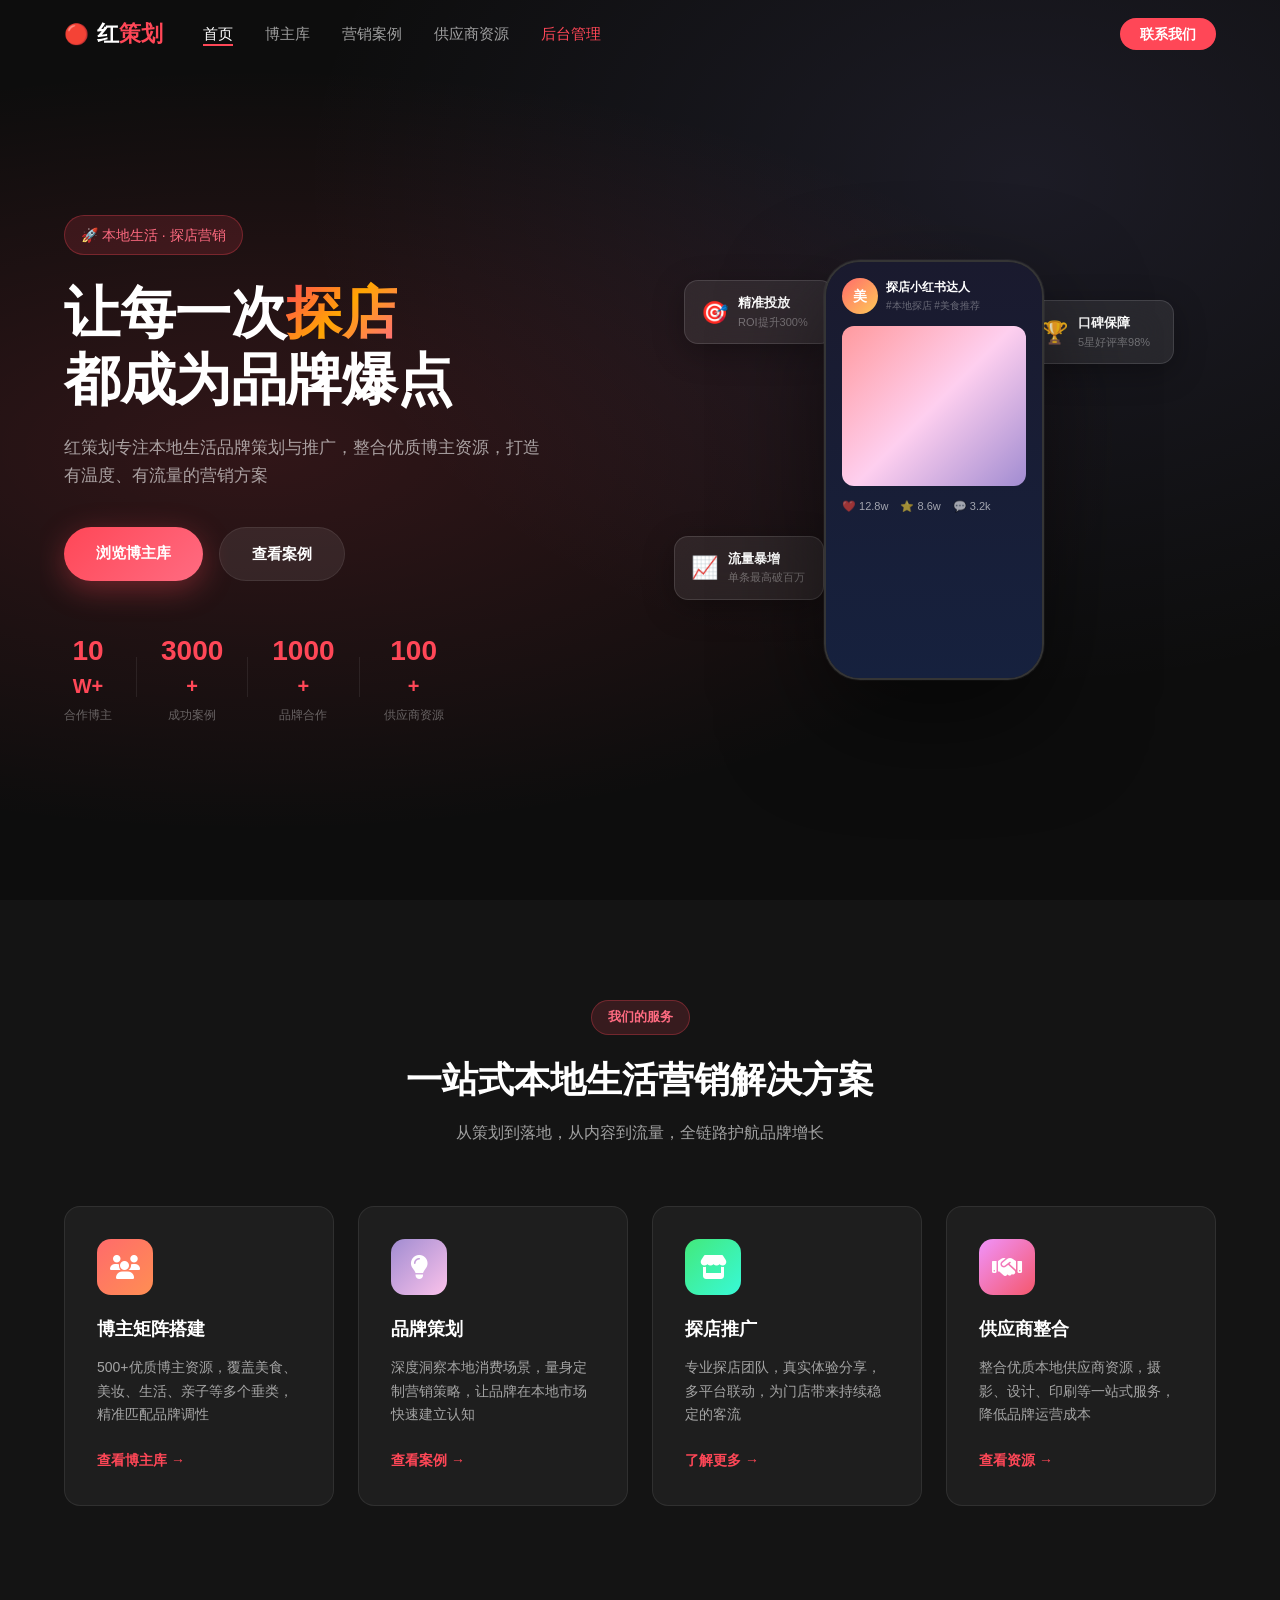
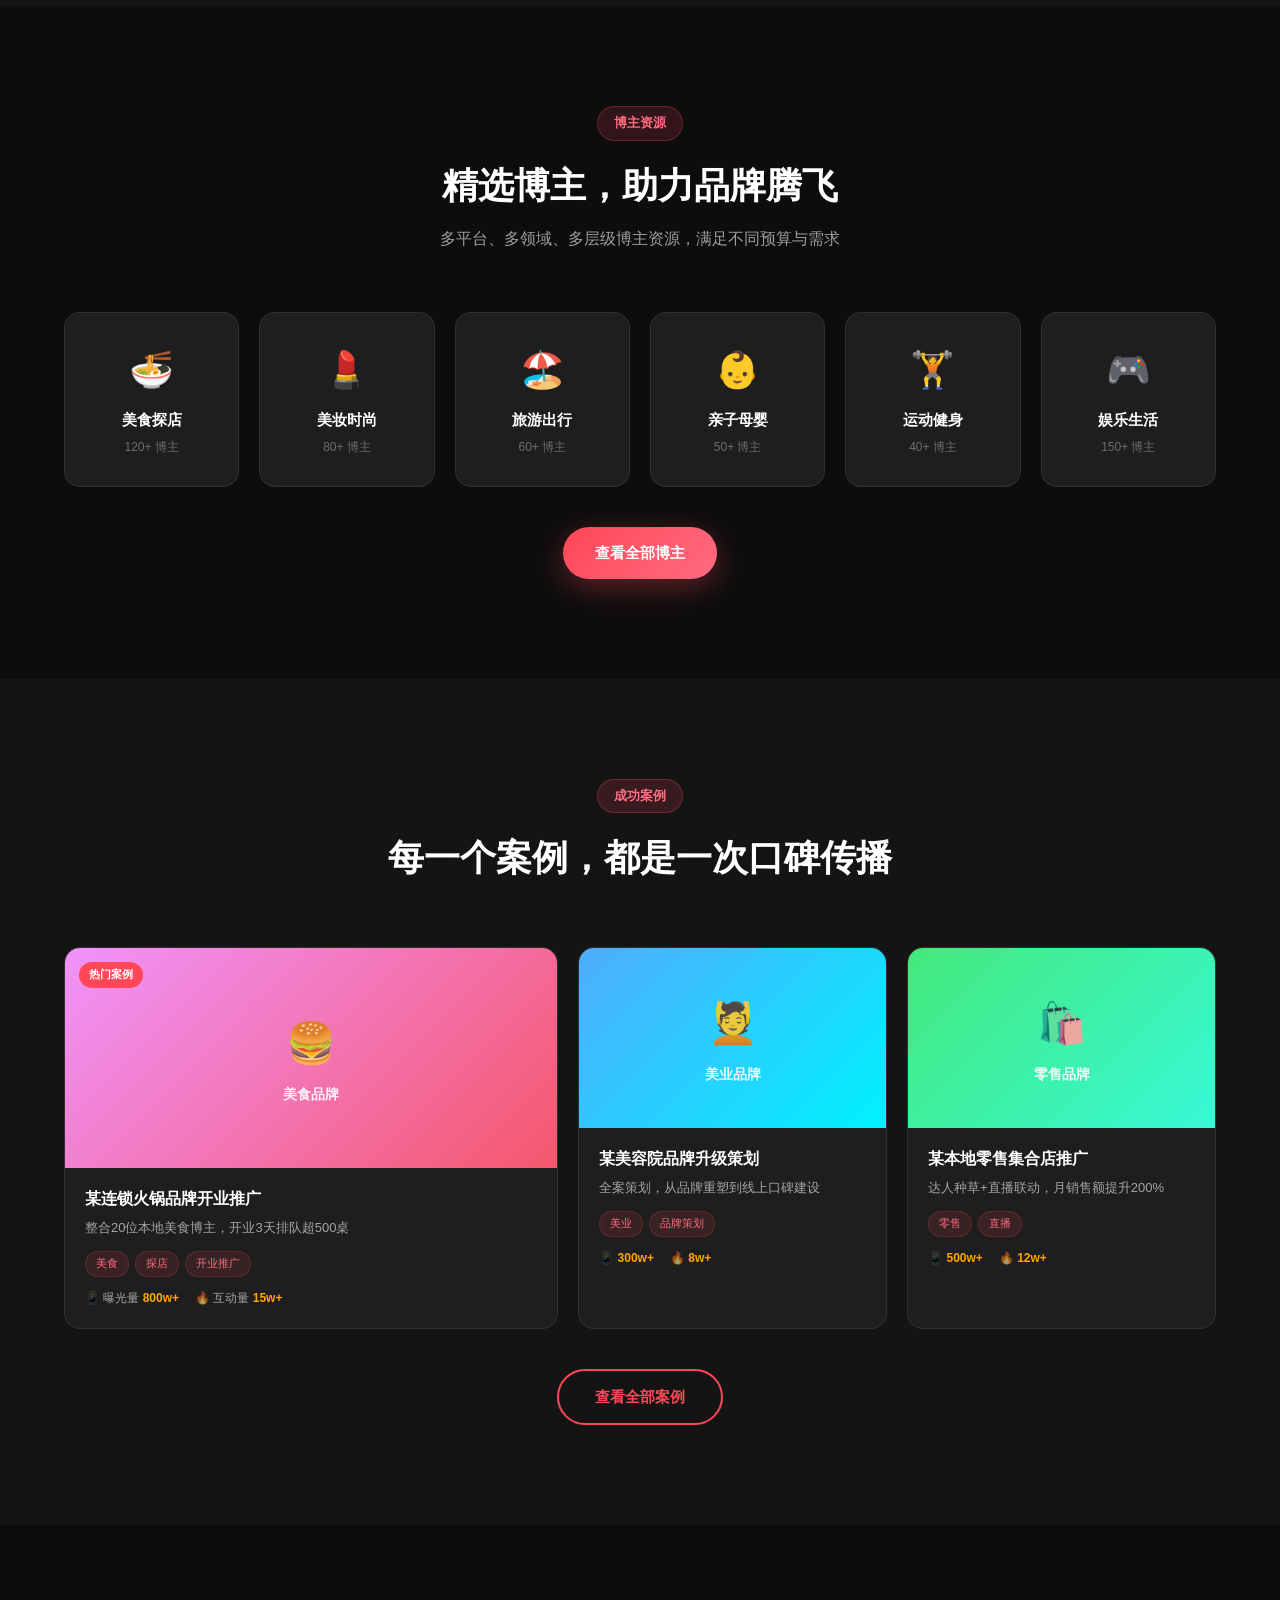
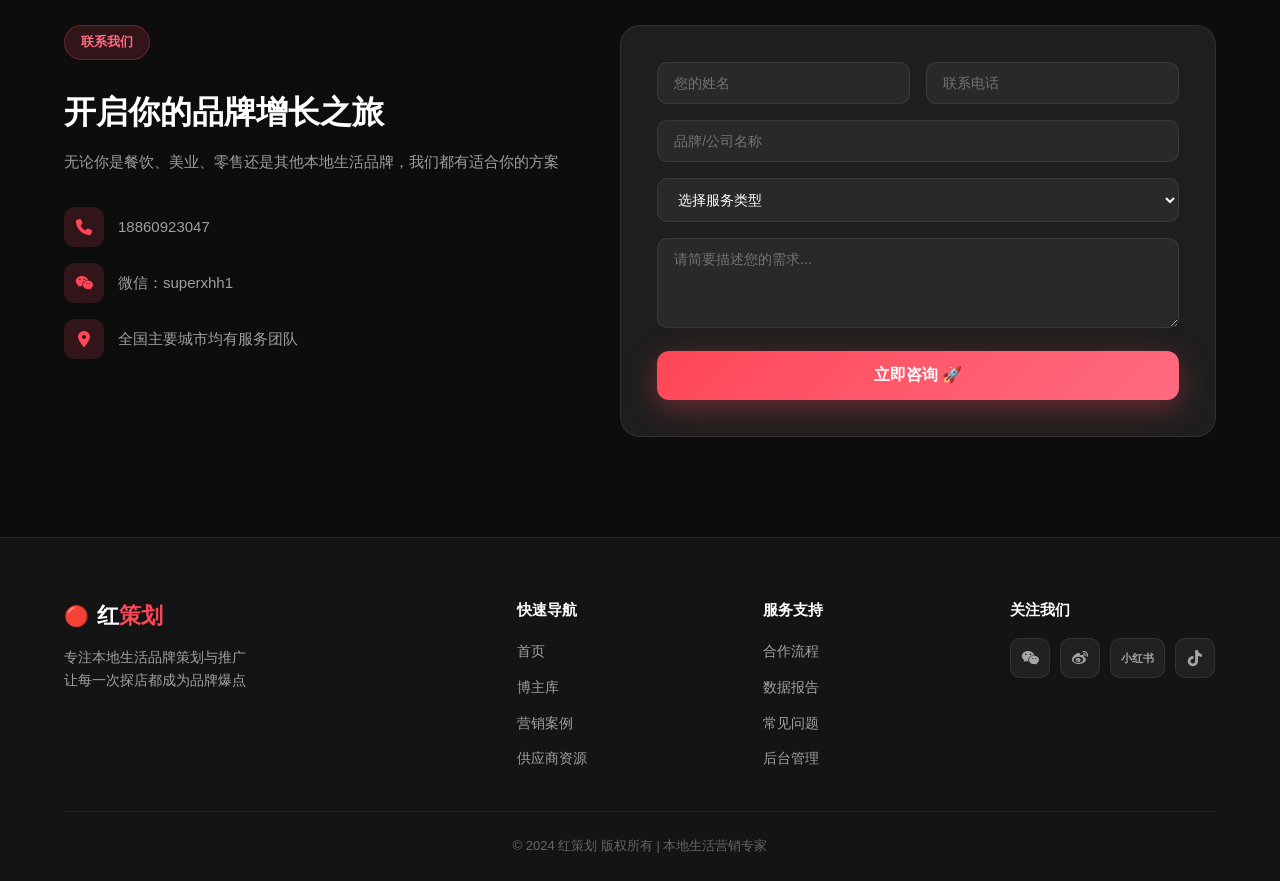
==== index.html @ daa09909 ""seo"" ====
<!DOCTYPE html>
<html lang="zh-CN">
<head>
    <meta charset="UTF-8">
    <meta name="viewport" content="width=device-width, initial-scale=1.0">
    <title>红策划 - 本地生活探店营销专家</title>
    <meta name="description" content="红策划专注本地生活品牌策划与推广，整合10W+优质博主资源，成功案例3000+，为餐饮、美业、零售等品牌提供一站式营销解决方案。">
    <meta name="keywords" content="本地生活营销,探店推广,博主资源,品牌策划,小红书推广,抖音探店,红策划">
    <meta property="og:title" content="红策划 - 本地生活探店营销专家">
    <meta property="og:description" content="整合10W+优质博主资源，3000+成功案例，为本地品牌提供一站式营销解决方案">
    <meta property="og:url" content="https://redcehua.com">
    <meta property="og:type" content="website">
    <link rel="canonical" href="https://redcehua.com">
    <link rel="stylesheet" href="css/style.css">
    <link rel="stylesheet" href="https://cdn.bootcdn.net/ajax/libs/font-awesome/6.4.0/css/all.min.css">
    <script type="application/ld+json">
    {
      "@context": "https://schema.org",
      "@type": "Organization",
      "name": "红策划",
      "alternateName": "红策划营销",
      "url": "https://redcehua.com",
      "description": "红策划专注本地生活品牌策划与推广，整合优质博主资源，打造有温度、有流量的营销方案",
      "telephone": "18860923047",
      "contactPoint": {
        "@type": "ContactPoint",
        "telephone": "18860923047",
        "contactType": "customer service",
        "availableLanguage": "Chinese"
      },
      "areaServed": "CN",
      "serviceType": ["本地生活营销", "探店推广", "博主资源整合", "品牌策划", "供应商整合"],
      "sameAs": []
    }
    </script>
    <script type="application/ld+json">
    {
      "@context": "https://schema.org",
      "@type": "WebSite",
      "name": "红策划",
      "url": "https://redcehua.com",
      "potentialAction": {
        "@type": "SearchAction",
        "target": "https://redcehua.com/bloggers.html",
        "query-input": "required name=search_term_string"
      }
    }
    </script>
    <script type="application/ld+json">
    {
      "@context": "https://schema.org",
      "@type": "LocalBusiness",
      "name": "红策划",
      "description": "本地生活探店营销专家，整合10W+博主资源，3000+成功案例，1000+品牌合作",
      "url": "https://redcehua.com",
      "telephone": "18860923047",
      "priceRange": "$$",
      "areaServed": {
        "@type": "Country",
        "name": "中国"
      },
      "hasOfferCatalog": {
        "@type": "OfferCatalog",
        "name": "营销服务",
        "itemListElement": [
          {"@type": "Offer", "itemOffered": {"@type": "Service", "name": "博主矩阵搭建"}},
          {"@type": "Offer", "itemOffered": {"@type": "Service", "name": "品牌策划"}},
          {"@type": "Offer", "itemOffered": {"@type": "Service", "name": "探店推广"}},
          {"@type": "Offer", "itemOffered": {"@type": "Service", "name": "供应商整合"}}
        ]
      }
    }
    </script>
</head>
<body>
    <!-- 导航栏 -->
    <nav class="navbar" id="navbar">
        <div class="nav-container">
            <div class="nav-logo">
                <span class="logo-icon">🔴</span>
                <span class="logo-text">红<span class="logo-sub">策划</span></span>
            </div>
            <ul class="nav-links">
                <li><a href="index.html" class="active">首页</a></li>
                <li><a href="bloggers.html">博主库</a></li>
                <li><a href="cases.html">营销案例</a></li>
                <li><a href="suppliers.html">供应商资源</a></li>
                <li><a href="login.html" class="nav-admin">后台管理</a></li>
            </ul>
            <div class="nav-contact">
                <a href="#contact" class="btn-contact">联系我们</a>
            </div>
            <div class="hamburger" id="hamburger">
                <span></span><span></span><span></span>
            </div>
        </div>
    </nav>

    <!-- Hero区域 -->
    <section class="hero">
        <div class="hero-bg">
            <div class="hero-particle" id="particles"></div>
        </div>
        <div class="hero-content">
            <div class="hero-badge">🚀 本地生活 · 探店营销</div>
            <h1 class="hero-title">
                让每一次<span class="gradient-text">探店</span><br>
                都成为品牌爆点
            </h1>
            <p class="hero-desc">红策划专注本地生活品牌策划与推广，整合优质博主资源，打造有温度、有流量的营销方案</p>
            <div class="hero-btns">
                <a href="bloggers.html" class="btn-primary">浏览博主库</a>
                <a href="cases.html" class="btn-secondary">查看案例</a>
            </div>
            <div class="hero-stats">
                <div class="stat-item">
                    <span class="stat-num" data-target="10">0</span><span>W+</span>
                    <span class="stat-label">合作博主</span>
                </div>
                <div class="stat-divider"></div>
                <div class="stat-item">
                    <span class="stat-num" data-target="3000">0</span><span>+</span>
                    <span class="stat-label">成功案例</span>
                </div>
                <div class="stat-divider"></div>
                <div class="stat-item">
                    <span class="stat-num" data-target="1000">0</span><span>+</span>
                    <span class="stat-label">品牌合作</span>
                </div>
                <div class="stat-divider"></div>
                <div class="stat-item">
                    <span class="stat-num" data-target="100">0</span><span>+</span>
                    <span class="stat-label">供应商资源</span>
                </div>
            </div>
        </div>
        <div class="hero-visual">
            <div class="phone-mockup">
                <div class="phone-screen">
                    <div class="phone-content">
                        <div class="phone-post">
                            <div class="post-avatar" style="background: linear-gradient(135deg, #ff6b6b, #feca57)">美</div>
                            <div class="post-info">
                                <div class="post-name">探店小红书达人</div>
                                <div class="post-tag">#本地探店 #美食推荐</div>
                            </div>
                        </div>
                        <div class="phone-img"></div>
                        <div class="phone-stats-row">
                            <span>❤️ 12.8w</span>
                            <span>⭐ 8.6w</span>
                            <span>💬 3.2k</span>
                        </div>
                    </div>
                </div>
            </div>
            <div class="float-card card1">
                <span>🎯</span>
                <div>
                    <div class="fc-title">精准投放</div>
                    <div class="fc-sub">ROI提升300%</div>
                </div>
            </div>
            <div class="float-card card2">
                <span>📈</span>
                <div>
                    <div class="fc-title">流量暴增</div>
                    <div class="fc-sub">单条最高破百万</div>
                </div>
            </div>
            <div class="float-card card3">
                <span>🏆</span>
                <div>
                    <div class="fc-title">口碑保障</div>
                    <div class="fc-sub">5星好评率98%</div>
                </div>
            </div>
        </div>
    </section>

    <!-- 服务板块 -->
    <section class="services" id="services">
        <div class="container">
            <div class="section-header">
                <div class="section-tag">我们的服务</div>
                <h2>一站式本地生活营销解决方案</h2>
                <p>从策划到落地，从内容到流量，全链路护航品牌增长</p>
            </div>
            <div class="services-grid">
                <div class="service-card" data-aos="fade-up">
                    <div class="service-icon" style="background: linear-gradient(135deg, #ff6b6b, #ff8e53)">
                        <i class="fas fa-users"></i>
                    </div>
                    <h3>博主矩阵搭建</h3>
                    <p>500+优质博主资源，覆盖美食、美妆、生活、亲子等多个垂类，精准匹配品牌调性</p>
                    <a href="bloggers.html" class="service-link">查看博主库 →</a>
                </div>
                <div class="service-card" data-aos="fade-up" data-aos-delay="100">
                    <div class="service-icon" style="background: linear-gradient(135deg, #a18cd1, #fbc2eb)">
                        <i class="fas fa-lightbulb"></i>
                    </div>
                    <h3>品牌策划</h3>
                    <p>深度洞察本地消费场景，量身定制营销策略，让品牌在本地市场快速建立认知</p>
                    <a href="cases.html" class="service-link">查看案例 →</a>
                </div>
                <div class="service-card" data-aos="fade-up" data-aos-delay="200">
                    <div class="service-icon" style="background: linear-gradient(135deg, #43e97b, #38f9d7)">
                        <i class="fas fa-store"></i>
                    </div>
                    <h3>探店推广</h3>
                    <p>专业探店团队，真实体验分享，多平台联动，为门店带来持续稳定的客流</p>
                    <a href="cases.html" class="service-link">了解更多 →</a>
                </div>
                <div class="service-card" data-aos="fade-up" data-aos-delay="300">
                    <div class="service-icon" style="background: linear-gradient(135deg, #f093fb, #f5576c)">
                        <i class="fas fa-handshake"></i>
                    </div>
                    <h3>供应商整合</h3>
                    <p>整合优质本地供应商资源，摄影、设计、印刷等一站式服务，降低品牌运营成本</p>
                    <a href="suppliers.html" class="service-link">查看资源 →</a>
                </div>
            </div>
        </div>
    </section>

    <!-- 博主精选预览 -->
    <section class="bloggers-preview">
        <div class="container">
            <div class="section-header">
                <div class="section-tag">博主资源</div>
                <h2>精选博主，助力品牌腾飞</h2>
                <p>多平台、多领域、多层级博主资源，满足不同预算与需求</p>
            </div>
            <div class="blogger-categories">
                <div class="cat-card" style="--color: #ff6b6b">
                    <div class="cat-icon">🍜</div>
                    <div class="cat-name">美食探店</div>
                    <div class="cat-count">120+ 博主</div>
                </div>
                <div class="cat-card" style="--color: #feca57">
                    <div class="cat-icon">💄</div>
                    <div class="cat-name">美妆时尚</div>
                    <div class="cat-count">80+ 博主</div>
                </div>
                <div class="cat-card" style="--color: #48dbfb">
                    <div class="cat-icon">🏖️</div>
                    <div class="cat-name">旅游出行</div>
                    <div class="cat-count">60+ 博主</div>
                </div>
                <div class="cat-card" style="--color: #ff9ff3">
                    <div class="cat-icon">👶</div>
                    <div class="cat-name">亲子母婴</div>
                    <div class="cat-count">50+ 博主</div>
                </div>
                <div class="cat-card" style="--color: #54a0ff">
                    <div class="cat-icon">🏋️</div>
                    <div class="cat-name">运动健身</div>
                    <div class="cat-count">40+ 博主</div>
                </div>
                <div class="cat-card" style="--color: #5f27cd">
                    <div class="cat-icon">🎮</div>
                    <div class="cat-name">娱乐生活</div>
                    <div class="cat-count">150+ 博主</div>
                </div>
            </div>
            <div class="center-btn">
                <a href="bloggers.html" class="btn-primary">查看全部博主</a>
            </div>
        </div>
    </section>

    <!-- 案例预览 -->
    <section class="cases-preview">
        <div class="container">
            <div class="section-header">
                <div class="section-tag">成功案例</div>
                <h2>每一个案例，都是一次口碑传播</h2>
            </div>
            <div class="cases-grid">
                <div class="case-card featured">
                    <div class="case-badge">热门案例</div>
                    <div class="case-cover" style="background: linear-gradient(135deg, #f093fb 0%, #f5576c 100%)">
                        <div class="case-cover-text">
                            <div class="case-icon">🍔</div>
                            <div>美食品牌</div>
                        </div>
                    </div>
                    <div class="case-info">
                        <h3>某连锁火锅品牌开业推广</h3>
                        <p>整合20位本地美食博主，开业3天排队超500桌</p>
                        <div class="case-tags">
                            <span>美食</span><span>探店</span><span>开业推广</span>
                        </div>
                        <div class="case-result">
                            <span>📱 曝光量 <strong>800w+</strong></span>
                            <span>🔥 互动量 <strong>15w+</strong></span>
                        </div>
                    </div>
                </div>
                <div class="case-card">
                    <div class="case-cover" style="background: linear-gradient(135deg, #4facfe 0%, #00f2fe 100%)">
                        <div class="case-cover-text">
                            <div class="case-icon">💆</div>
                            <div>美业品牌</div>
                        </div>
                    </div>
                    <div class="case-info">
                        <h3>某美容院品牌升级策划</h3>
                        <p>全案策划，从品牌重塑到线上口碑建设</p>
                        <div class="case-tags"><span>美业</span><span>品牌策划</span></div>
                        <div class="case-result">
                            <span>📱 <strong>300w+</strong></span>
                            <span>🔥 <strong>8w+</strong></span>
                        </div>
                    </div>
                </div>
                <div class="case-card">
                    <div class="case-cover" style="background: linear-gradient(135deg, #43e97b 0%, #38f9d7 100%)">
                        <div class="case-cover-text">
                            <div class="case-icon">🛍️</div>
                            <div>零售品牌</div>
                        </div>
                    </div>
                    <div class="case-info">
                        <h3>某本地零售集合店推广</h3>
                        <p>达人种草+直播联动，月销售额提升200%</p>
                        <div class="case-tags"><span>零售</span><span>直播</span></div>
                        <div class="case-result">
                            <span>📱 <strong>500w+</strong></span>
                            <span>🔥 <strong>12w+</strong></span>
                        </div>
                    </div>
                </div>
            </div>
            <div class="center-btn">
                <a href="cases.html" class="btn-outline">查看全部案例</a>
            </div>
        </div>
    </section>

    <!-- 联系我们 -->
    <section class="contact" id="contact">
        <div class="container">
            <div class="contact-wrapper">
                <div class="contact-left">
                    <div class="section-tag">联系我们</div>
                    <h2>开启你的品牌增长之旅</h2>
                    <p>无论你是餐饮、美业、零售还是其他本地生活品牌，我们都有适合你的方案</p>
                    <div class="contact-info">
                        <div class="contact-item">
                            <i class="fas fa-phone"></i>
                            <span>18860923047</span>
                        </div>
                        <div class="contact-item">
                            <i class="fab fa-weixin"></i>
                            <span>微信：superxhh1</span>
                        </div>
                        <div class="contact-item">
                            <i class="fas fa-map-marker-alt"></i>
                            <span>全国主要城市均有服务团队</span>
                        </div>
                    </div>
                </div>
                <div class="contact-right">
                    <form class="contact-form" onsubmit="submitForm(event)">
                        <div class="form-row">
                            <div class="form-group">
                                <input type="text" placeholder="您的姓名" required>
                            </div>
                            <div class="form-group">
                                <input type="text" placeholder="联系电话" required>
                            </div>
                        </div>
                        <div class="form-group">
                            <input type="text" placeholder="品牌/公司名称">
                        </div>
                        <div class="form-group">
                            <select>
                                <option value="">选择服务类型</option>
                                <option>博主资源合作</option>
                                <option>品牌策划</option>
                                <option>探店推广</option>
                                <option>全案合作</option>
                            </select>
                        </div>
                        <div class="form-group">
                            <textarea placeholder="请简要描述您的需求..." rows="4"></textarea>
                        </div>
                        <button type="submit" class="btn-submit">立即咨询 🚀</button>
                    </form>
                </div>
            </div>
        </div>
    </section>

    <!-- 页脚 -->
    <footer class="footer">
        <div class="container">
            <div class="footer-content">
                <div class="footer-brand">
                    <div class="nav-logo">
                        <span class="logo-icon">🔴</span>
                        <span class="logo-text">红<span class="logo-sub">策划</span></span>
                    </div>
                    <p>专注本地生活品牌策划与推广<br>让每一次探店都成为品牌爆点</p>
                </div>
                <div class="footer-links">
                    <h4>快速导航</h4>
                    <ul>
                        <li><a href="index.html">首页</a></li>
                        <li><a href="bloggers.html">博主库</a></li>
                        <li><a href="cases.html">营销案例</a></li>
                        <li><a href="suppliers.html">供应商资源</a></li>
                    </ul>
                </div>
                <div class="footer-links">
                    <h4>服务支持</h4>
                    <ul>
                        <li><a href="#">合作流程</a></li>
                        <li><a href="#">数据报告</a></li>
                        <li><a href="#">常见问题</a></li>
                        <li><a href="login.html">后台管理</a></li>
                    </ul>
                </div>
                <div class="footer-social">
                    <h4>关注我们</h4>
                    <div class="social-icons">
                        <a href="#" class="social-icon"><i class="fab fa-weixin"></i></a>
                        <a href="#" class="social-icon"><i class="fab fa-weibo"></i></a>
                        <a href="#" class="social-icon red-icon">小红书</a>
                        <a href="#" class="social-icon"><i class="fab fa-tiktok"></i></a>
                    </div>
                </div>
            </div>
            <div class="footer-bottom">
                <p>© 2024 红策划 版权所有 | 本地生活营销专家</p>
            </div>
        </div>
    </footer>

    <script src="js/main.js"></script>
</body>
</html>
---- css/style.css ----
/* ============================
   红策划 - 全局样式
   ============================ */

* {
    margin: 0;
    padding: 0;
    box-sizing: border-box;
}

:root {
    --primary: #ff4757;
    --primary-light: #ff6b81;
    --secondary: #2f3542;
    --accent: #ffa502;
    --purple: #a29bfe;
    --bg: #0d0d0d;
    --bg2: #141414;
    --bg3: #1a1a1a;
    --card-bg: #1e1e1e;
    --border: rgba(255,255,255,0.08);
    --text: #ffffff;
    --text-sub: rgba(255,255,255,0.6);
    --text-muted: rgba(255,255,255,0.35);
    --radius: 16px;
    --shadow: 0 20px 60px rgba(0,0,0,0.4);
}

html { scroll-behavior: smooth; }

body {
    font-family: 'PingFang SC', 'Microsoft YaHei', -apple-system, sans-serif;
    background: var(--bg);
    color: var(--text);
    overflow-x: hidden;
    line-height: 1.6;
}

.container {
    max-width: 1200px;
    margin: 0 auto;
    padding: 0 24px;
}

/* ============================
   导航栏
   ============================ */
.navbar {
    position: fixed;
    top: 0;
    left: 0;
    right: 0;
    z-index: 1000;
    padding: 16px 0;
    transition: all 0.3s ease;
    background: transparent;
}

.navbar.scrolled {
    background: rgba(13,13,13,0.95);
    backdrop-filter: blur(20px);
    padding: 12px 0;
    border-bottom: 1px solid var(--border);
}

.nav-container {
    max-width: 1200px;
    margin: 0 auto;
    padding: 0 24px;
    display: flex;
    align-items: center;
    gap: 40px;
}

.nav-logo {
    display: flex;
    align-items: center;
    gap: 8px;
    font-size: 22px;
    font-weight: 900;
    text-decoration: none;
    color: white;
    cursor: pointer;
}

.logo-icon { font-size: 20px; }
.logo-text { color: white; }
.logo-sub { color: var(--primary); }

.nav-links {
    display: flex;
    list-style: none;
    gap: 32px;
    flex: 1;
}

.nav-links a {
    text-decoration: none;
    color: var(--text-sub);
    font-size: 15px;
    font-weight: 500;
    transition: color 0.2s;
    position: relative;
}

.nav-links a:hover,
.nav-links a.active {
    color: white;
}

.nav-links a::after {
    content: '';
    position: absolute;
    bottom: -4px;
    left: 0;
    width: 0;
    height: 2px;
    background: var(--primary);
    transition: width 0.3s;
}

.nav-links a:hover::after,
.nav-links a.active::after {
    width: 100%;
}

.nav-admin {
    color: var(--primary) !important;
}

.btn-contact {
    background: var(--primary);
    color: white !important;
    padding: 8px 20px;
    border-radius: 50px;
    text-decoration: none;
    font-size: 14px;
    font-weight: 600;
    transition: all 0.3s;
    white-space: nowrap;
}

.btn-contact:hover {
    background: var(--primary-light);
    transform: translateY(-1px);
    box-shadow: 0 8px 20px rgba(255,71,87,0.4);
}

.hamburger {
    display: none;
    flex-direction: column;
    gap: 5px;
    cursor: pointer;
    margin-left: auto;
}

.hamburger span {
    display: block;
    width: 24px;
    height: 2px;
    background: white;
    border-radius: 2px;
    transition: all 0.3s;
}

/* ============================
   Hero 区域
   ============================ */
.hero {
    min-height: 100vh;
    display: flex;
    align-items: center;
    position: relative;
    overflow: hidden;
    padding: 120px 24px 80px;
    max-width: 1200px;
    margin: 0 auto;
    gap: 60px;
}

.hero-bg {
    position: fixed;
    top: 0;
    left: 0;
    right: 0;
    bottom: 0;
    z-index: -1;
    background: radial-gradient(ellipse at 20% 50%, rgba(255,71,87,0.15) 0%, transparent 60%),
                radial-gradient(ellipse at 80% 20%, rgba(162,155,254,0.1) 0%, transparent 50%),
                var(--bg);
}

.hero-content {
    flex: 1;
    max-width: 580px;
}

.hero-badge {
    display: inline-flex;
    align-items: center;
    gap: 8px;
    background: rgba(255,71,87,0.15);
    border: 1px solid rgba(255,71,87,0.3);
    color: var(--primary-light);
    padding: 8px 16px;
    border-radius: 50px;
    font-size: 14px;
    font-weight: 500;
    margin-bottom: 24px;
}

.hero-title {
    font-size: clamp(36px, 5vw, 56px);
    font-weight: 900;
    line-height: 1.2;
    margin-bottom: 20px;
    letter-spacing: -0.5px;
}

.gradient-text {
    background: linear-gradient(135deg, #ff4757, #ffa502, #ff6b81);
    -webkit-background-clip: text;
    -webkit-text-fill-color: transparent;
    background-clip: text;
}

.hero-desc {
    font-size: 17px;
    color: var(--text-sub);
    line-height: 1.7;
    margin-bottom: 36px;
    max-width: 480px;
}

.hero-btns {
    display: flex;
    gap: 16px;
    margin-bottom: 48px;
    flex-wrap: wrap;
}

.btn-primary {
    background: linear-gradient(135deg, #ff4757, #ff6b81);
    color: white;
    padding: 14px 32px;
    border-radius: 50px;
    text-decoration: none;
    font-weight: 700;
    font-size: 15px;
    transition: all 0.3s;
    display: inline-block;
    border: none;
    cursor: pointer;
    box-shadow: 0 8px 30px rgba(255,71,87,0.35);
}

.btn-primary:hover {
    transform: translateY(-2px);
    box-shadow: 0 12px 40px rgba(255,71,87,0.5);
}

.btn-secondary {
    background: rgba(255,255,255,0.08);
    color: white;
    padding: 14px 32px;
    border-radius: 50px;
    text-decoration: none;
    font-weight: 600;
    font-size: 15px;
    transition: all 0.3s;
    display: inline-block;
    border: 1px solid var(--border);
}

.btn-secondary:hover {
    background: rgba(255,255,255,0.15);
    transform: translateY(-2px);
}

.btn-outline {
    background: transparent;
    color: var(--primary);
    padding: 14px 36px;
    border-radius: 50px;
    text-decoration: none;
    font-weight: 700;
    font-size: 15px;
    transition: all 0.3s;
    display: inline-block;
    border: 2px solid var(--primary);
}

.btn-outline:hover {
    background: var(--primary);
    color: white;
    transform: translateY(-2px);
}

.hero-stats {
    display: flex;
    gap: 24px;
    align-items: center;
}

.stat-item {
    display: flex;
    flex-direction: column;
    align-items: center;
}

.stat-num {
    font-size: 28px;
    font-weight: 900;
    color: var(--primary);
}

.stat-item > span:nth-child(2) {
    font-size: 20px;
    font-weight: 900;
    color: var(--primary);
    margin-top: -4px;
}

.stat-label {
    font-size: 12px;
    color: var(--text-muted);
    margin-top: 4px;
}

.stat-divider {
    width: 1px;
    height: 40px;
    background: var(--border);
}

/* Hero Visual */
.hero-visual {
    flex: 1;
    max-width: 460px;
    position: relative;
    display: flex;
    justify-content: center;
    align-items: center;
    min-height: 500px;
}

.phone-mockup {
    width: 220px;
    height: 420px;
    background: var(--card-bg);
    border-radius: 36px;
    border: 2px solid rgba(255,255,255,0.1);
    overflow: hidden;
    box-shadow: 0 40px 100px rgba(0,0,0,0.5), 0 0 0 1px rgba(255,255,255,0.05);
    position: relative;
    z-index: 2;
    animation: float 4s ease-in-out infinite;
}

@keyframes float {
    0%, 100% { transform: translateY(0px); }
    50% { transform: translateY(-12px); }
}

.phone-screen {
    padding: 16px;
    height: 100%;
    background: linear-gradient(180deg, #1a1a2e, #16213e);
}

.phone-content {
    display: flex;
    flex-direction: column;
    gap: 12px;
}

.phone-post {
    display: flex;
    align-items: center;
    gap: 8px;
}

.post-avatar {
    width: 36px;
    height: 36px;
    border-radius: 50%;
    display: flex;
    align-items: center;
    justify-content: center;
    font-size: 14px;
    font-weight: 700;
    color: white;
    flex-shrink: 0;
}

.post-name {
    font-size: 12px;
    font-weight: 600;
}

.post-tag {
    font-size: 10px;
    color: var(--text-muted);
}

.phone-img {
    height: 160px;
    background: linear-gradient(135deg, #ff9a9e, #fecfef, #a18cd1);
    border-radius: 12px;
}

.phone-stats-row {
    display: flex;
    gap: 12px;
    font-size: 11px;
    color: var(--text-sub);
}

.float-card {
    position: absolute;
    background: rgba(255,255,255,0.08);
    backdrop-filter: blur(20px);
    border: 1px solid rgba(255,255,255,0.12);
    border-radius: 14px;
    padding: 12px 16px;
    display: flex;
    align-items: center;
    gap: 10px;
    font-size: 22px;
    min-width: 150px;
    box-shadow: 0 8px 32px rgba(0,0,0,0.3);
    animation: float 4s ease-in-out infinite;
}

.card1 { top: 60px; left: -20px; animation-delay: -1s; }
.card2 { bottom: 120px; left: -30px; animation-delay: -2s; }
.card3 { top: 80px; right: -10px; animation-delay: -0.5s; }

.fc-title { font-size: 13px; font-weight: 700; }
.fc-sub { font-size: 11px; color: var(--text-muted); }

/* ============================
   服务板块
   ============================ */
.services {
    padding: 100px 0;
    background: var(--bg2);
}

.section-header {
    text-align: center;
    margin-bottom: 60px;
}

.section-tag {
    display: inline-block;
    background: rgba(255,71,87,0.15);
    border: 1px solid rgba(255,71,87,0.3);
    color: var(--primary-light);
    padding: 6px 16px;
    border-radius: 50px;
    font-size: 13px;
    font-weight: 600;
    margin-bottom: 16px;
}

.section-header h2 {
    font-size: clamp(24px, 3.5vw, 36px);
    font-weight: 800;
    margin-bottom: 12px;
}

.section-header p {
    color: var(--text-sub);
    font-size: 16px;
}

.services-grid {
    display: grid;
    grid-template-columns: repeat(auto-fit, minmax(260px, 1fr));
    gap: 24px;
}

.service-card {
    background: var(--card-bg);
    border: 1px solid var(--border);
    border-radius: var(--radius);
    padding: 32px;
    transition: all 0.3s;
    cursor: pointer;
}

.service-card:hover {
    transform: translateY(-6px);
    border-color: rgba(255,71,87,0.3);
    box-shadow: 0 20px 60px rgba(0,0,0,0.3);
}

.service-icon {
    width: 56px;
    height: 56px;
    border-radius: 14px;
    display: flex;
    align-items: center;
    justify-content: center;
    font-size: 24px;
    color: white;
    margin-bottom: 20px;
}

.service-card h3 {
    font-size: 18px;
    font-weight: 700;
    margin-bottom: 12px;
}

.service-card p {
    color: var(--text-sub);
    font-size: 14px;
    line-height: 1.7;
    margin-bottom: 20px;
}

.service-link {
    color: var(--primary);
    text-decoration: none;
    font-size: 14px;
    font-weight: 600;
    transition: gap 0.2s;
}

.service-link:hover { opacity: 0.8; }

/* ============================
   博主分类预览
   ============================ */
.bloggers-preview {
    padding: 100px 0;
}

.blogger-categories {
    display: grid;
    grid-template-columns: repeat(auto-fit, minmax(160px, 1fr));
    gap: 20px;
    margin-bottom: 40px;
}

.cat-card {
    background: var(--card-bg);
    border: 1px solid var(--border);
    border-radius: var(--radius);
    padding: 28px 20px;
    text-align: center;
    cursor: pointer;
    transition: all 0.3s;
    position: relative;
    overflow: hidden;
}

.cat-card::before {
    content: '';
    position: absolute;
    top: 0;
    left: 0;
    right: 0;
    height: 3px;
    background: var(--color);
    transform: scaleX(0);
    transition: transform 0.3s;
}

.cat-card:hover {
    transform: translateY(-6px);
    border-color: var(--color);
    box-shadow: 0 12px 40px rgba(0,0,0,0.3);
}

.cat-card:hover::before { transform: scaleX(1); }

.cat-icon {
    font-size: 36px;
    margin-bottom: 10px;
}

.cat-name {
    font-size: 15px;
    font-weight: 700;
    margin-bottom: 6px;
}

.cat-count {
    font-size: 12px;
    color: var(--text-muted);
}

.center-btn {
    text-align: center;
    margin-top: 36px;
}

/* ============================
   案例预览
   ============================ */
.cases-preview {
    padding: 100px 0;
    background: var(--bg2);
}

.cases-grid {
    display: grid;
    grid-template-columns: 1.6fr 1fr 1fr;
    gap: 20px;
    margin-bottom: 40px;
}

.case-card {
    background: var(--card-bg);
    border: 1px solid var(--border);
    border-radius: var(--radius);
    overflow: hidden;
    transition: all 0.3s;
    cursor: pointer;
    position: relative;
}

.case-card:hover {
    transform: translateY(-6px);
    box-shadow: 0 20px 60px rgba(0,0,0,0.4);
}

.case-badge {
    position: absolute;
    top: 14px;
    left: 14px;
    background: var(--primary);
    color: white;
    font-size: 11px;
    font-weight: 700;
    padding: 4px 10px;
    border-radius: 50px;
    z-index: 1;
}

.case-cover {
    height: 180px;
    display: flex;
    align-items: center;
    justify-content: center;
}

.featured .case-cover { height: 220px; }

.case-cover-text {
    text-align: center;
    color: rgba(255,255,255,0.9);
}

.case-icon { font-size: 40px; margin-bottom: 8px; }
.case-cover-text div:last-child { font-size: 14px; font-weight: 600; }

.case-info {
    padding: 20px;
}

.case-info h3 {
    font-size: 16px;
    font-weight: 700;
    margin-bottom: 8px;
    line-height: 1.4;
}

.case-info p {
    color: var(--text-sub);
    font-size: 13px;
    margin-bottom: 12px;
    line-height: 1.6;
}

.case-tags {
    display: flex;
    gap: 6px;
    flex-wrap: wrap;
    margin-bottom: 12px;
}

.case-tags span {
    background: rgba(255,71,87,0.12);
    color: var(--primary-light);
    font-size: 11px;
    padding: 3px 10px;
    border-radius: 50px;
    border: 1px solid rgba(255,71,87,0.2);
}

.case-result {
    display: flex;
    gap: 16px;
    font-size: 12px;
    color: var(--text-sub);
}

.case-result strong { color: var(--accent); }

/* ============================
   联系我们
   ============================ */
.contact {
    padding: 100px 0;
}

.contact-wrapper {
    display: grid;
    grid-template-columns: 1fr 1.2fr;
    gap: 60px;
    align-items: start;
}

.contact-left h2 {
    font-size: 32px;
    font-weight: 800;
    margin: 16px 0 16px;
    line-height: 1.3;
}

.contact-left p {
    color: var(--text-sub);
    font-size: 15px;
    line-height: 1.7;
    margin-bottom: 32px;
}

.contact-info { display: flex; flex-direction: column; gap: 16px; }

.contact-item {
    display: flex;
    align-items: center;
    gap: 14px;
    color: var(--text-sub);
    font-size: 15px;
}

.contact-item i {
    width: 40px;
    height: 40px;
    background: rgba(255,71,87,0.15);
    border-radius: 10px;
    display: flex;
    align-items: center;
    justify-content: center;
    color: var(--primary);
    font-size: 16px;
    flex-shrink: 0;
}

.contact-form {
    background: var(--card-bg);
    border: 1px solid var(--border);
    border-radius: 20px;
    padding: 36px;
    display: flex;
    flex-direction: column;
    gap: 16px;
}

.form-row {
    display: grid;
    grid-template-columns: 1fr 1fr;
    gap: 16px;
}

.form-group input,
.form-group select,
.form-group textarea {
    width: 100%;
    background: rgba(255,255,255,0.05);
    border: 1px solid var(--border);
    border-radius: 10px;
    padding: 12px 16px;
    color: white;
    font-size: 14px;
    font-family: inherit;
    outline: none;
    transition: border-color 0.2s;
}

.form-group input::placeholder,
.form-group textarea::placeholder {
    color: var(--text-muted);
}

.form-group select option { background: var(--bg2); color: white; }

.form-group input:focus,
.form-group select:focus,
.form-group textarea:focus {
    border-color: var(--primary);
}

.form-group textarea { resize: vertical; }

.btn-submit {
    background: linear-gradient(135deg, #ff4757, #ff6b81);
    color: white;
    padding: 14px;
    border-radius: 12px;
    border: none;
    font-size: 16px;
    font-weight: 700;
    cursor: pointer;
    transition: all 0.3s;
    font-family: inherit;
    box-shadow: 0 8px 30px rgba(255,71,87,0.35);
}

.btn-submit:hover {
    transform: translateY(-2px);
    box-shadow: 0 12px 40px rgba(255,71,87,0.5);
}

/* ============================
   页脚
   ============================ */
.footer {
    background: var(--bg2);
    border-top: 1px solid var(--border);
    padding: 60px 0 24px;
}

.footer-content {
    display: grid;
    grid-template-columns: 2fr 1fr 1fr 1fr;
    gap: 40px;
    margin-bottom: 40px;
}

.footer-brand p {
    color: var(--text-sub);
    font-size: 14px;
    line-height: 1.7;
    margin-top: 12px;
}

.footer-links h4 {
    font-size: 15px;
    font-weight: 700;
    margin-bottom: 16px;
}

.footer-links ul {
    list-style: none;
    display: flex;
    flex-direction: column;
    gap: 10px;
}

.footer-links a {
    text-decoration: none;
    color: var(--text-sub);
    font-size: 14px;
    transition: color 0.2s;
}

.footer-links a:hover { color: white; }

.footer-social h4 {
    font-size: 15px;
    font-weight: 700;
    margin-bottom: 16px;
}

.social-icons {
    display: flex;
    gap: 10px;
    flex-wrap: wrap;
}

.social-icon {
    width: 40px;
    height: 40px;
    background: rgba(255,255,255,0.06);
    border: 1px solid var(--border);
    border-radius: 10px;
    display: flex;
    align-items: center;
    justify-content: center;
    color: var(--text-sub);
    text-decoration: none;
    font-size: 16px;
    transition: all 0.2s;
}

.social-icon:hover {
    background: var(--primary);
    color: white;
    border-color: var(--primary);
}

.red-icon {
    font-size: 11px !important;
    font-weight: 700;
    width: auto !important;
    padding: 0 10px;
}

.footer-bottom {
    border-top: 1px solid var(--border);
    padding-top: 24px;
    text-align: center;
    color: var(--text-muted);
    font-size: 13px;
}

/* ============================
   通用页面头部
   ============================ */
.page-hero {
    padding: 140px 0 80px;
    background: radial-gradient(ellipse at 50% 0%, rgba(255,71,87,0.2) 0%, transparent 60%),
                var(--bg);
    text-align: center;
}

.page-hero h1 {
    font-size: clamp(28px, 4vw, 48px);
    font-weight: 900;
    margin-bottom: 16px;
}

.page-hero p {
    color: var(--text-sub);
    font-size: 17px;
    max-width: 600px;
    margin: 0 auto;
}

/* ============================
   筛选栏
   ============================ */
.filter-bar {
    background: var(--card-bg);
    border: 1px solid var(--border);
    border-radius: var(--radius);
    padding: 24px;
    margin-bottom: 32px;
    display: flex;
    gap: 20px;
    flex-wrap: wrap;
    align-items: center;
}

.filter-group {
    display: flex;
    flex-direction: column;
    gap: 6px;
    flex: 1;
    min-width: 140px;
}

.filter-group label {
    font-size: 12px;
    color: var(--text-muted);
    font-weight: 600;
    text-transform: uppercase;
    letter-spacing: 0.5px;
}

.filter-group select,
.filter-group input {
    background: rgba(255,255,255,0.05);
    border: 1px solid var(--border);
    border-radius: 8px;
    padding: 10px 14px;
    color: white;
    font-size: 14px;
    font-family: inherit;
    outline: none;
    transition: border-color 0.2s;
}

.filter-group select option { background: var(--bg2); }
.filter-group input::placeholder { color: var(--text-muted); }

.filter-group select:focus,
.filter-group input:focus {
    border-color: var(--primary);
}

.filter-btn {
    background: var(--primary);
    color: white;
    border: none;
    border-radius: 10px;
    padding: 10px 24px;
    font-size: 14px;
    font-weight: 600;
    cursor: pointer;
    transition: all 0.3s;
    font-family: inherit;
    margin-top: 18px;
    white-space: nowrap;
}

.filter-btn:hover { opacity: 0.85; }
.filter-btn.reset { background: rgba(255,255,255,0.08); }

/* ============================
   博主卡片
   ============================ */
.bloggers-grid {
    display: grid;
    grid-template-columns: repeat(auto-fill, minmax(280px, 1fr));
    gap: 20px;
}

.blogger-card {
    background: var(--card-bg);
    border: 1px solid var(--border);
    border-radius: var(--radius);
    padding: 24px;
    transition: all 0.3s;
    cursor: pointer;
    position: relative;
    overflow: hidden;
}

.blogger-card::before {
    content: '';
    position: absolute;
    top: 0;
    left: 0;
    right: 0;
    height: 3px;
    background: linear-gradient(90deg, var(--primary), var(--accent));
    transform: scaleX(0);
    transition: transform 0.3s;
}

.blogger-card:hover {
    transform: translateY(-6px);
    border-color: rgba(255,71,87,0.3);
    box-shadow: 0 20px 60px rgba(0,0,0,0.3);
}

.blogger-card:hover::before { transform: scaleX(1); }

.blogger-header {
    display: flex;
    align-items: center;
    gap: 14px;
    margin-bottom: 16px;
}

.blogger-avatar {
    width: 56px;
    height: 56px;
    border-radius: 50%;
    display: flex;
    align-items: center;
    justify-content: center;
    font-size: 22px;
    font-weight: 700;
    color: white;
    flex-shrink: 0;
}

.blogger-name {
    font-size: 16px;
    font-weight: 700;
    margin-bottom: 4px;
}

.blogger-platform {
    font-size: 12px;
    color: var(--text-muted);
    display: flex;
    align-items: center;
    gap: 4px;
}

.blogger-stats {
    display: grid;
    grid-template-columns: repeat(3, 1fr);
    gap: 12px;
    margin-bottom: 16px;
    background: rgba(255,255,255,0.03);
    border-radius: 10px;
    padding: 14px;
}

.bs-item {
    text-align: center;
}

.bs-num {
    font-size: 18px;
    font-weight: 800;
    color: var(--primary);
}

.bs-label {
    font-size: 11px;
    color: var(--text-muted);
    margin-top: 2px;
}

.blogger-tags {
    display: flex;
    gap: 6px;
    flex-wrap: wrap;
    margin-bottom: 16px;
}

.blogger-tags span {
    background: rgba(255,255,255,0.06);
    color: var(--text-sub);
    font-size: 11px;
    padding: 4px 10px;
    border-radius: 50px;
    border: 1px solid var(--border);
}

.blogger-footer {
    display: flex;
    align-items: center;
    justify-content: space-between;
}

.blogger-region {
    font-size: 12px;
    color: var(--text-muted);
    display: flex;
    align-items: center;
    gap: 4px;
}

.blogger-link {
    background: rgba(255,71,87,0.12);
    color: var(--primary);
    border: 1px solid rgba(255,71,87,0.2);
    font-size: 12px;
    font-weight: 600;
    padding: 6px 14px;
    border-radius: 50px;
    text-decoration: none;
    transition: all 0.2s;
}

.blogger-link:hover {
    background: var(--primary);
    color: white;
}

/* ============================
   案例卡片
   ============================ */
.cases-list {
    display: grid;
    grid-template-columns: repeat(auto-fill, minmax(320px, 1fr));
    gap: 24px;
}

.case-full-card {
    background: var(--card-bg);
    border: 1px solid var(--border);
    border-radius: var(--radius);
    overflow: hidden;
    cursor: pointer;
    transition: all 0.3s;
}

.case-full-card:hover {
    transform: translateY(-6px);
    box-shadow: 0 20px 60px rgba(0,0,0,0.4);
    border-color: rgba(255,71,87,0.3);
}

.case-full-cover {
    height: 200px;
    display: flex;
    align-items: center;
    justify-content: center;
    position: relative;
}

.case-full-cover .case-badge {
    position: absolute;
    top: 14px;
    left: 14px;
}

.case-full-cover-inner {
    text-align: center;
    color: rgba(255,255,255,0.9);
}

.case-full-icon { font-size: 48px; margin-bottom: 8px; }
.case-type-label { font-size: 13px; font-weight: 600; }

.case-full-body { padding: 20px 24px; }

.case-full-title {
    font-size: 18px;
    font-weight: 700;
    margin-bottom: 8px;
    line-height: 1.4;
}

.case-full-desc {
    color: var(--text-sub);
    font-size: 13px;
    line-height: 1.7;
    margin-bottom: 16px;
}

.case-full-meta {
    display: flex;
    gap: 8px;
    flex-wrap: wrap;
    margin-bottom: 16px;
}

.meta-tag {
    background: rgba(255,255,255,0.06);
    color: var(--text-sub);
    font-size: 11px;
    padding: 4px 10px;
    border-radius: 50px;
}

.case-full-results {
    display: grid;
    grid-template-columns: repeat(3, 1fr);
    gap: 12px;
    background: rgba(255,255,255,0.03);
    border-radius: 10px;
    padding: 14px;
}

.result-item {
    text-align: center;
}

.result-num {
    font-size: 15px;
    font-weight: 800;
    color: var(--accent);
}

.result-label {
    font-size: 10px;
    color: var(--text-muted);
    margin-top: 2px;
}

/* ============================
   供应商卡片
   ============================ */
.suppliers-grid {
    display: grid;
    grid-template-columns: repeat(auto-fill, minmax(280px, 1fr));
    gap: 20px;
}

.supplier-card {
    background: var(--card-bg);
    border: 1px solid var(--border);
    border-radius: var(--radius);
    padding: 24px;
    transition: all 0.3s;
    cursor: pointer;
}

.supplier-card:hover {
    transform: translateY(-6px);
    border-color: rgba(255,71,87,0.3);
    box-shadow: 0 20px 60px rgba(0,0,0,0.3);
}

.supplier-header {
    display: flex;
    align-items: center;
    gap: 14px;
    margin-bottom: 16px;
}

.supplier-logo {
    width: 52px;
    height: 52px;
    border-radius: 12px;
    display: flex;
    align-items: center;
    justify-content: center;
    font-size: 24px;
    flex-shrink: 0;
}

.supplier-name {
    font-size: 16px;
    font-weight: 700;
    margin-bottom: 4px;
}

.supplier-type {
    font-size: 12px;
    color: var(--text-muted);
}

.supplier-desc {
    color: var(--text-sub);
    font-size: 13px;
    line-height: 1.7;
    margin-bottom: 16px;
}

.supplier-tags {
    display: flex;
    gap: 6px;
    flex-wrap: wrap;
    margin-bottom: 16px;
}

.supplier-tags span {
    background: rgba(255,255,255,0.06);
    color: var(--text-sub);
    font-size: 11px;
    padding: 4px 10px;
    border-radius: 50px;
}

.supplier-footer {
    display: flex;
    align-items: center;
    justify-content: space-between;
    padding-top: 14px;
    border-top: 1px solid var(--border);
}

.supplier-rating {
    display: flex;
    align-items: center;
    gap: 6px;
    font-size: 13px;
}

.supplier-rating .stars { color: var(--accent); }

.supplier-contact {
    background: rgba(255,71,87,0.12);
    color: var(--primary);
    border: 1px solid rgba(255,71,87,0.2);
    font-size: 12px;
    font-weight: 600;
    padding: 6px 14px;
    border-radius: 50px;
    cursor: pointer;
    transition: all 0.2s;
}

.supplier-contact:hover {
    background: var(--primary);
    color: white;
}

/* ============================
   后台管理
   ============================ */
.admin-layout {
    display: flex;
    min-height: 100vh;
    padding-top: 60px;
}

.admin-sidebar {
    width: 240px;
    background: var(--bg2);
    border-right: 1px solid var(--border);
    padding: 24px 0;
    position: fixed;
    top: 60px;
    bottom: 0;
    overflow-y: auto;
}

.sidebar-section {
    margin-bottom: 8px;
}

.sidebar-section-title {
    font-size: 11px;
    font-weight: 700;
    color: var(--text-muted);
    padding: 8px 20px 4px;
    text-transform: uppercase;
    letter-spacing: 1px;
}

.sidebar-item {
    display: flex;
    align-items: center;
    gap: 12px;
    padding: 10px 20px;
    color: var(--text-sub);
    font-size: 14px;
    cursor: pointer;
    transition: all 0.2s;
    text-decoration: none;
    border-left: 3px solid transparent;
}

.sidebar-item:hover,
.sidebar-item.active {
    color: white;
    background: rgba(255,71,87,0.08);
    border-left-color: var(--primary);
}

.sidebar-item i { width: 18px; text-align: center; }

.admin-main {
    flex: 1;
    margin-left: 240px;
    padding: 32px;
    background: var(--bg);
    min-height: calc(100vh - 60px);
}

.admin-header {
    display: flex;
    align-items: center;
    justify-content: space-between;
    margin-bottom: 32px;
}

.admin-header h1 {
    font-size: 24px;
    font-weight: 800;
}

.admin-stats-row {
    display: grid;
    grid-template-columns: repeat(4, 1fr);
    gap: 20px;
    margin-bottom: 32px;
}

.admin-stat-card {
    background: var(--card-bg);
    border: 1px solid var(--border);
    border-radius: var(--radius);
    padding: 24px;
    display: flex;
    align-items: center;
    gap: 16px;
}

.admin-stat-icon {
    width: 48px;
    height: 48px;
    border-radius: 12px;
    display: flex;
    align-items: center;
    justify-content: center;
    font-size: 22px;
    flex-shrink: 0;
}

.admin-stat-num {
    font-size: 28px;
    font-weight: 900;
    color: white;
}

.admin-stat-label {
    font-size: 12px;
    color: var(--text-muted);
    margin-top: 2px;
}

.admin-table-card {
    background: var(--card-bg);
    border: 1px solid var(--border);
    border-radius: var(--radius);
    overflow: hidden;
    margin-bottom: 24px;
}

.table-header {
    padding: 20px 24px;
    border-bottom: 1px solid var(--border);
    display: flex;
    align-items: center;
    justify-content: space-between;
}

.table-header h3 { font-size: 16px; font-weight: 700; }

.btn-add {
    background: var(--primary);
    color: white;
    border: none;
    border-radius: 8px;
    padding: 8px 18px;
    font-size: 13px;
    font-weight: 600;
    cursor: pointer;
    font-family: inherit;
    transition: all 0.2s;
    display: flex;
    align-items: center;
    gap: 6px;
}

.btn-add:hover { opacity: 0.85; }

table {
    width: 100%;
    border-collapse: collapse;
}

th, td {
    text-align: left;
    padding: 14px 20px;
    font-size: 13px;
    border-bottom: 1px solid var(--border);
}

th {
    color: var(--text-muted);
    font-weight: 600;
    font-size: 12px;
    text-transform: uppercase;
    letter-spacing: 0.5px;
    background: rgba(255,255,255,0.02);
}

tr:last-child td { border-bottom: none; }

tr:hover td { background: rgba(255,255,255,0.02); }

.table-avatar {
    width: 32px;
    height: 32px;
    border-radius: 50%;
    display: inline-flex;
    align-items: center;
    justify-content: center;
    font-size: 12px;
    font-weight: 700;
    color: white;
    margin-right: 8px;
    vertical-align: middle;
}

.status-badge {
    padding: 3px 10px;
    border-radius: 50px;
    font-size: 11px;
    font-weight: 600;
}

.status-active {
    background: rgba(67, 233, 123, 0.15);
    color: #43e97b;
}

.status-pending {
    background: rgba(255,165,2,0.15);
    color: var(--accent);
}

.table-actions {
    display: flex;
    gap: 8px;
}

.btn-edit, .btn-delete {
    border: none;
    border-radius: 6px;
    padding: 5px 12px;
    font-size: 12px;
    cursor: pointer;
    font-family: inherit;
    font-weight: 600;
    transition: all 0.2s;
}

.btn-edit {
    background: rgba(255,255,255,0.08);
    color: white;
}

.btn-delete {
    background: rgba(255,71,87,0.12);
    color: var(--primary);
}

.btn-edit:hover { background: rgba(255,255,255,0.15); }
.btn-delete:hover { background: var(--primary); color: white; }

/* ============================
   弹窗
   ============================ */
.modal-overlay {
    position: fixed;
    top: 0;
    left: 0;
    right: 0;
    bottom: 0;
    background: rgba(0,0,0,0.7);
    backdrop-filter: blur(8px);
    z-index: 2000;
    display: flex;
    align-items: center;
    justify-content: center;
    opacity: 0;
    visibility: hidden;
    transition: all 0.3s;
}

.modal-overlay.active {
    opacity: 1;
    visibility: visible;
}

.modal {
    background: var(--card-bg);
    border: 1px solid var(--border);
    border-radius: 20px;
    padding: 32px;
    width: 90%;
    max-width: 560px;
    max-height: 85vh;
    overflow-y: auto;
    transform: translateY(20px);
    transition: transform 0.3s;
}

.modal-overlay.active .modal {
    transform: translateY(0);
}

.modal-header {
    display: flex;
    align-items: center;
    justify-content: space-between;
    margin-bottom: 24px;
}

.modal-header h3 { font-size: 18px; font-weight: 700; }

.modal-close {
    background: rgba(255,255,255,0.08);
    border: none;
    color: white;
    width: 32px;
    height: 32px;
    border-radius: 8px;
    cursor: pointer;
    font-size: 16px;
    display: flex;
    align-items: center;
    justify-content: center;
    transition: background 0.2s;
}

.modal-close:hover { background: rgba(255,71,87,0.3); }

.modal-form {
    display: flex;
    flex-direction: column;
    gap: 16px;
}

.modal-form-row {
    display: grid;
    grid-template-columns: 1fr 1fr;
    gap: 16px;
}

.form-field {
    display: flex;
    flex-direction: column;
    gap: 6px;
}

.form-field label {
    font-size: 12px;
    color: var(--text-muted);
    font-weight: 600;
}

.form-field input,
.form-field select,
.form-field textarea {
    background: rgba(255,255,255,0.05);
    border: 1px solid var(--border);
    border-radius: 8px;
    padding: 10px 14px;
    color: white;
    font-size: 14px;
    font-family: inherit;
    outline: none;
    transition: border-color 0.2s;
}

.form-field input::placeholder,
.form-field textarea::placeholder { color: var(--text-muted); }
.form-field select option { background: var(--bg2); }
.form-field input:focus,
.form-field select:focus,
.form-field textarea:focus { border-color: var(--primary); }

.modal-footer {
    display: flex;
    gap: 12px;
    justify-content: flex-end;
    margin-top: 24px;
}

.btn-cancel {
    background: rgba(255,255,255,0.08);
    color: white;
    border: none;
    border-radius: 10px;
    padding: 10px 24px;
    font-size: 14px;
    font-weight: 600;
    cursor: pointer;
    font-family: inherit;
    transition: background 0.2s;
}

.btn-cancel:hover { background: rgba(255,255,255,0.15); }

.btn-save {
    background: linear-gradient(135deg, var(--primary), var(--primary-light));
    color: white;
    border: none;
    border-radius: 10px;
    padding: 10px 28px;
    font-size: 14px;
    font-weight: 700;
    cursor: pointer;
    font-family: inherit;
    transition: all 0.2s;
}

.btn-save:hover { opacity: 0.85; }

/* ============================
   Toast 提示
   ============================ */
.toast {
    position: fixed;
    bottom: 32px;
    right: 32px;
    background: var(--card-bg);
    border: 1px solid rgba(67,233,123,0.3);
    border-radius: 12px;
    padding: 14px 20px;
    color: #43e97b;
    font-size: 14px;
    font-weight: 600;
    z-index: 3000;
    transform: translateY(80px);
    opacity: 0;
    transition: all 0.3s;
    display: flex;
    align-items: center;
    gap: 8px;
}

.toast.show {
    transform: translateY(0);
    opacity: 1;
}

/* ============================
   分页
   ============================ */
.pagination {
    display: flex;
    align-items: center;
    justify-content: center;
    gap: 8px;
    margin-top: 40px;
}

.page-btn {
    width: 36px;
    height: 36px;
    border-radius: 8px;
    border: 1px solid var(--border);
    background: transparent;
    color: var(--text-sub);
    font-size: 14px;
    cursor: pointer;
    transition: all 0.2s;
    font-family: inherit;
}

.page-btn:hover,
.page-btn.active {
    background: var(--primary);
    border-color: var(--primary);
    color: white;
}

/* ============================
   空状态
   ============================ */
.empty-state {
    text-align: center;
    padding: 80px 20px;
    color: var(--text-muted);
}

.empty-state .empty-icon { font-size: 60px; margin-bottom: 16px; }
.empty-state h3 { font-size: 18px; margin-bottom: 8px; color: var(--text-sub); }
.empty-state p { font-size: 14px; }

/* ============================
   响应式
   ============================ */
@media (max-width: 768px) {
    .hero {
        flex-direction: column;
        text-align: center;
        padding: 100px 24px 60px;
    }

    .hero-btns { justify-content: center; }
    .hero-stats { justify-content: center; }
    .hero-visual { display: none; }

    .nav-links, .nav-contact { display: none; }
    .hamburger { display: flex; }

    .cases-grid {
        grid-template-columns: 1fr;
    }

    .contact-wrapper {
        grid-template-columns: 1fr;
        gap: 40px;
    }

    .footer-content {
        grid-template-columns: 1fr 1fr;
        gap: 24px;
    }

    .admin-sidebar { display: none; }
    .admin-main { margin-left: 0; }

    .admin-stats-row {
        grid-template-columns: repeat(2, 1fr);
    }

    .form-row, .modal-form-row {
        grid-template-columns: 1fr;
    }
}

@media (max-width: 480px) {
    .footer-content { grid-template-columns: 1fr; }
    .admin-stats-row { grid-template-columns: 1fr; }
    .blogger-categories { grid-template-columns: repeat(2, 1fr); }
}

/* 移动端导航展开 */
@media (max-width: 768px) {
    .nav-links.mobile-open {
        display: flex;
        flex-direction: column;
        position: fixed;
        top: 60px;
        left: 0;
        right: 0;
        background: rgba(13,13,13,0.98);
        backdrop-filter: blur(20px);
        padding: 20px 24px;
        border-bottom: 1px solid var(--border);
        gap: 16px;
        z-index: 999;
    }

    .nav-links.mobile-open a { font-size: 16px; }
}

/* Admin section 默认显示 */
#section-dashboard { display: block; }

/* 表格横向滚动条样式 */
::-webkit-scrollbar { width: 6px; height: 6px; }
::-webkit-scrollbar-track { background: transparent; }
::-webkit-scrollbar-thumb { background: rgba(255,255,255,0.15); border-radius: 3px; }
::-webkit-scrollbar-thumb:hover { background: rgba(255,255,255,0.25); }
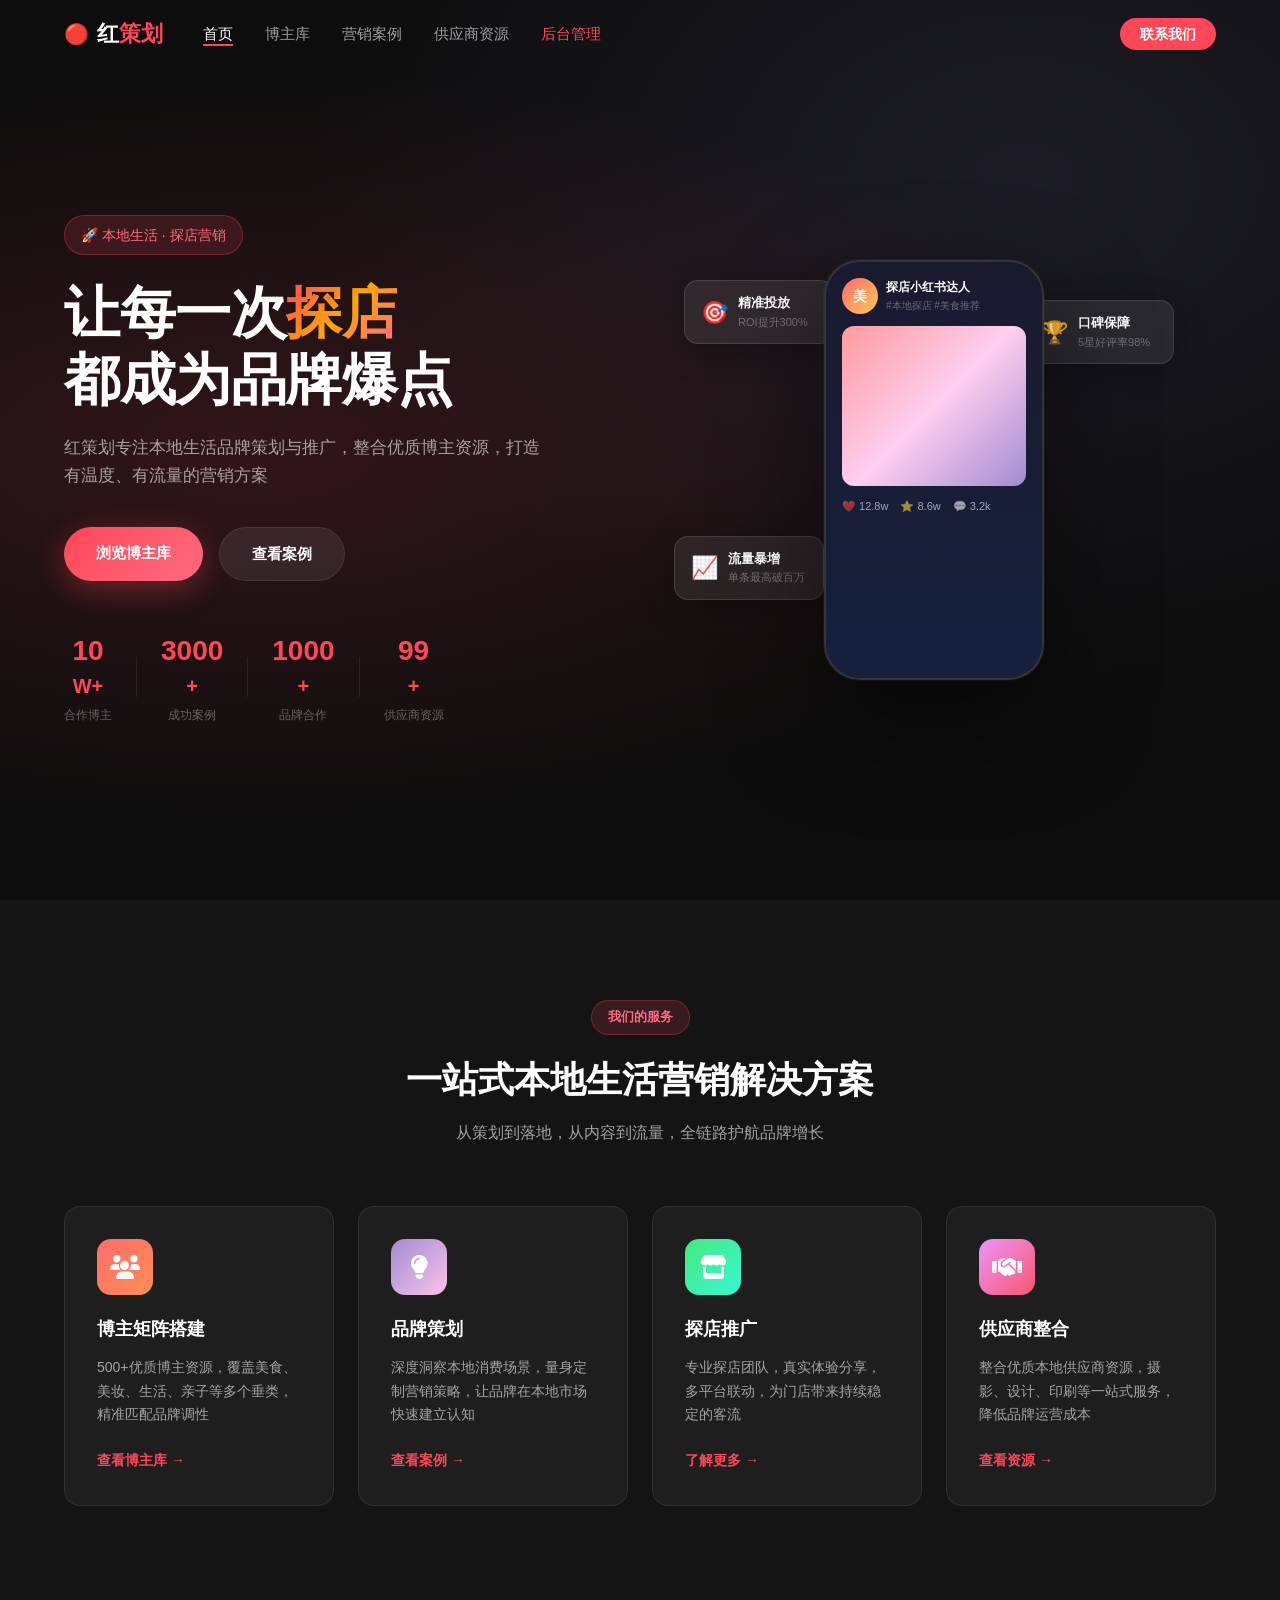
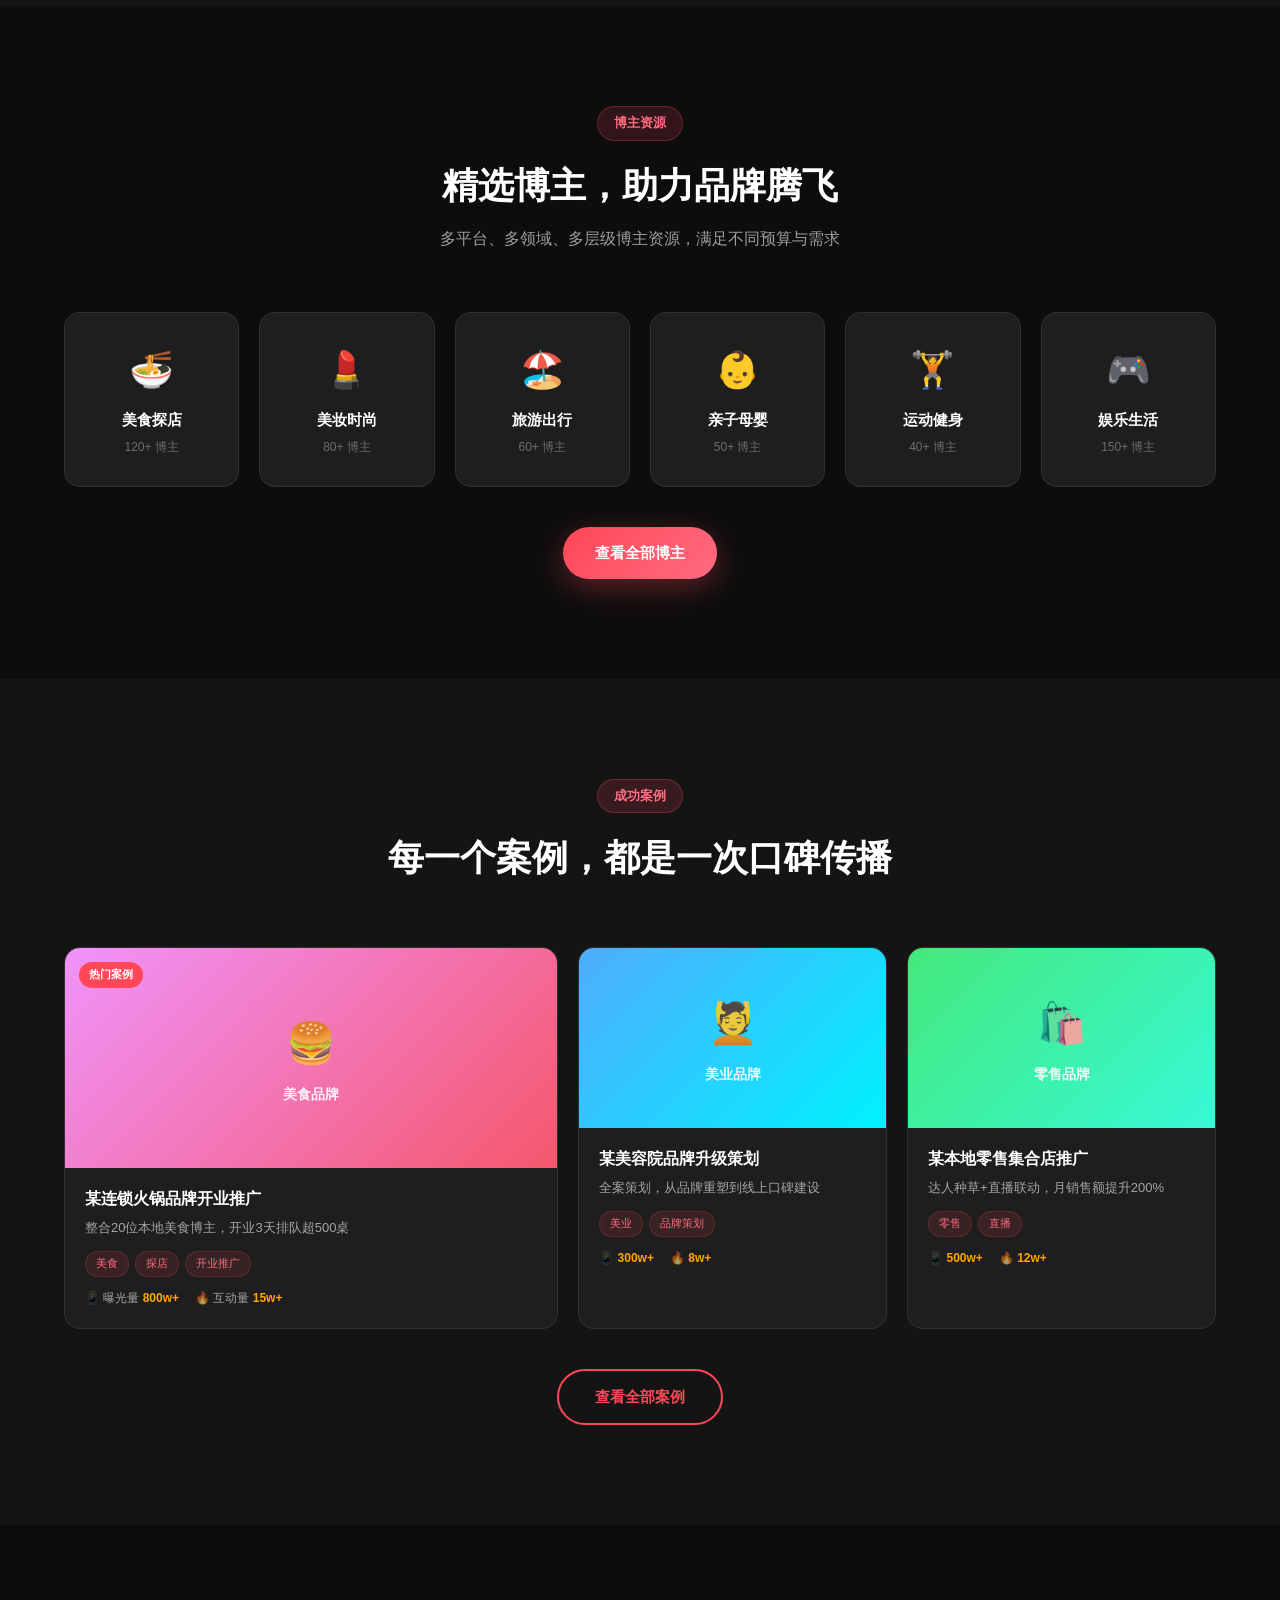
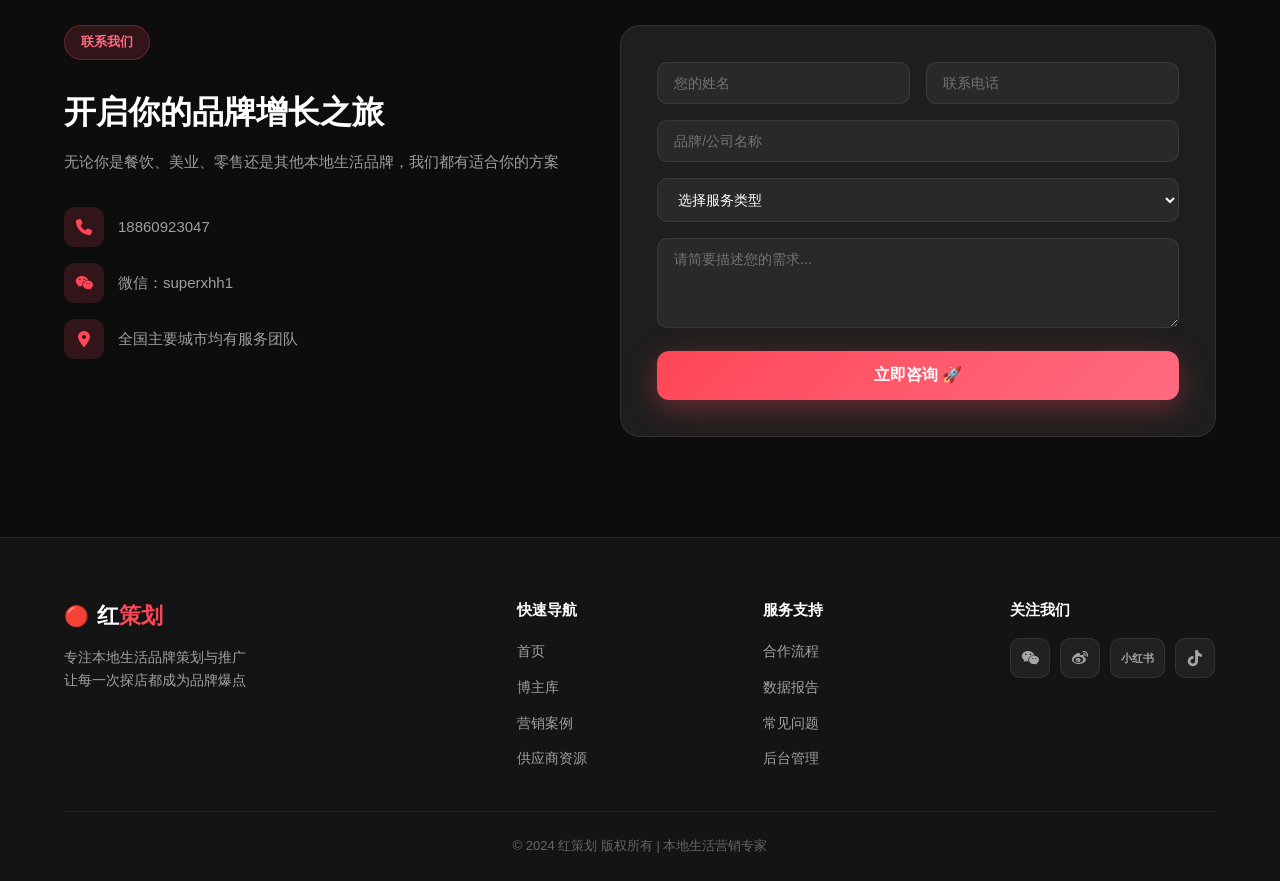
==== commit d73318cc: ""bing"" ====
--- a/index.html
+++ b/index.html
@@ -4,6 +4,7 @@
     <meta charset="UTF-8">
     <meta name="viewport" content="width=device-width, initial-scale=1.0">
     <title>红策划 - 本地生活探店营销专家</title>
+    <meta name="msvalidate.01" content="8982D91C7ABF7270129F3AC86F52BCA9">
     <meta name="description" content="红策划专注本地生活品牌策划与推广，整合10W+优质博主资源，成功案例3000+，为餐饮、美业、零售等品牌提供一站式营销解决方案。">
     <meta name="keywords" content="本地生活营销,探店推广,博主资源,品牌策划,小红书推广,抖音探店,红策划">
     <meta property="og:title" content="红策划 - 本地生活探店营销专家">
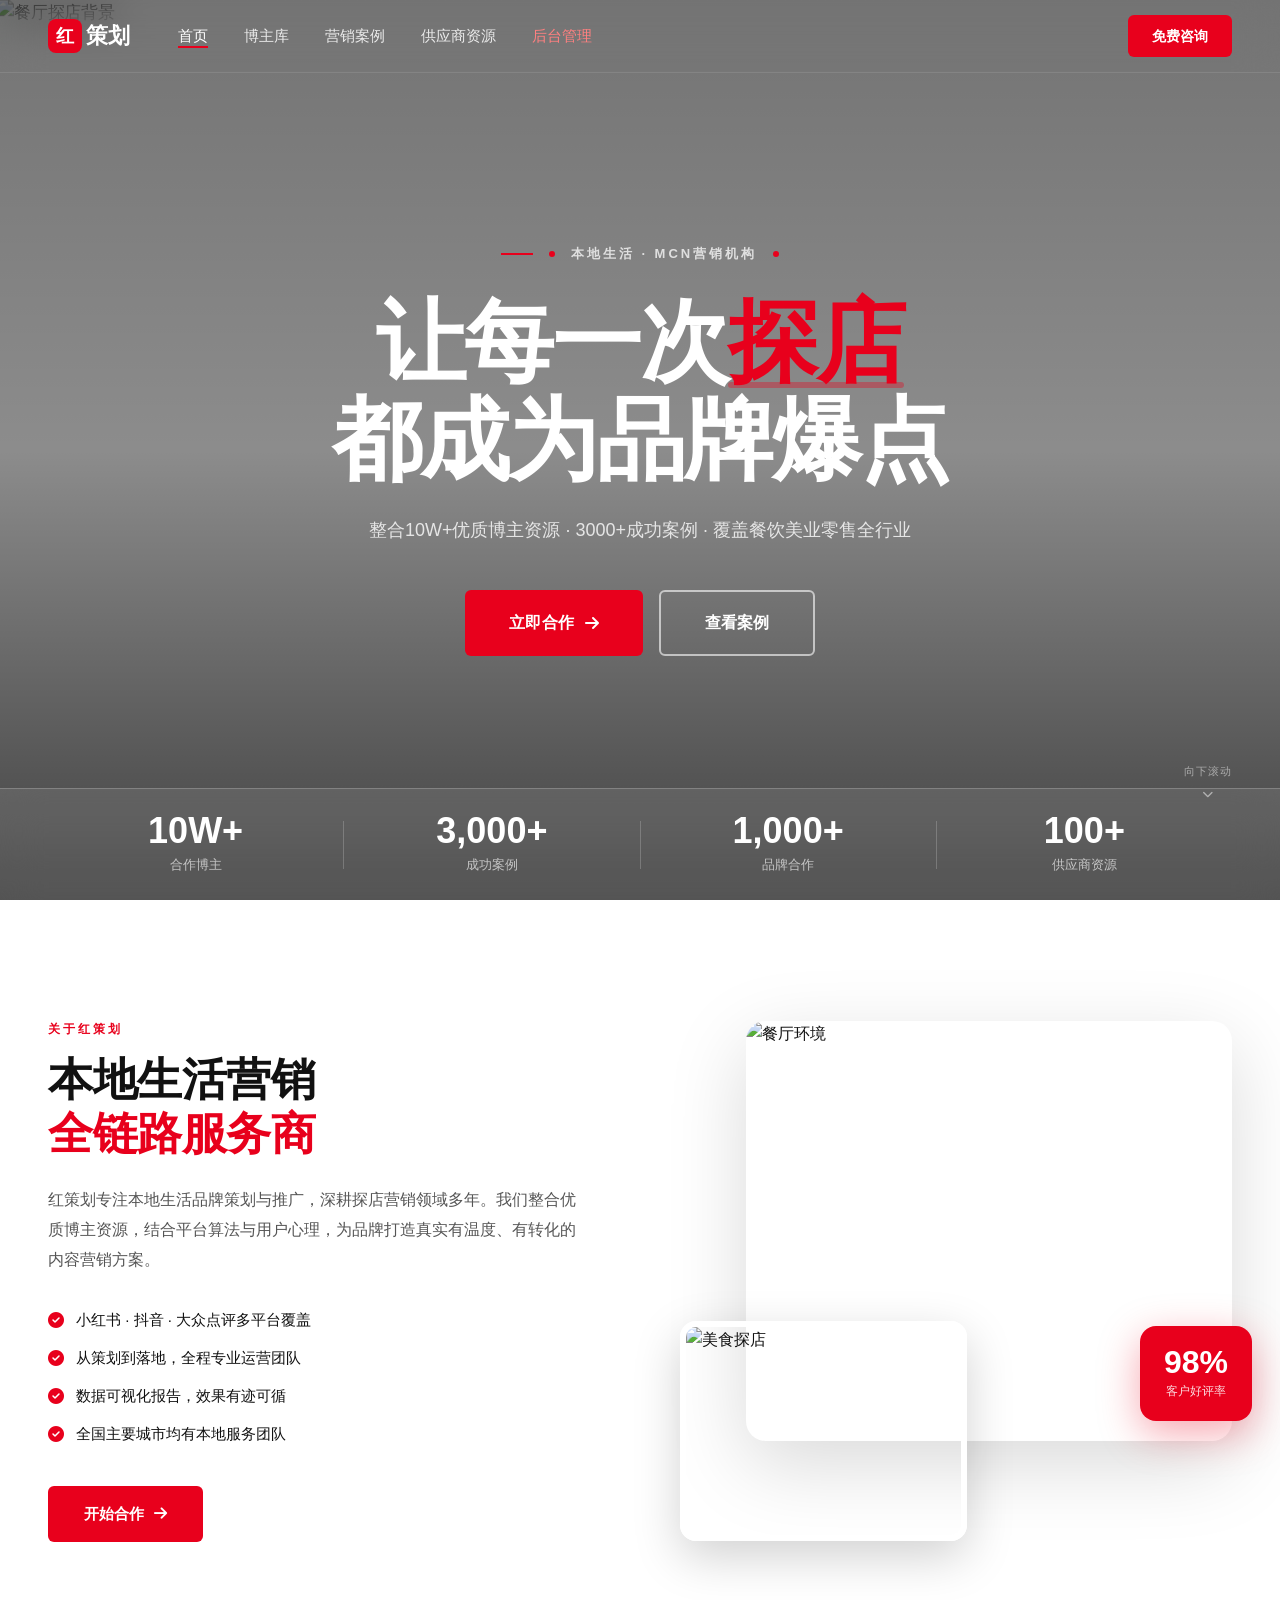
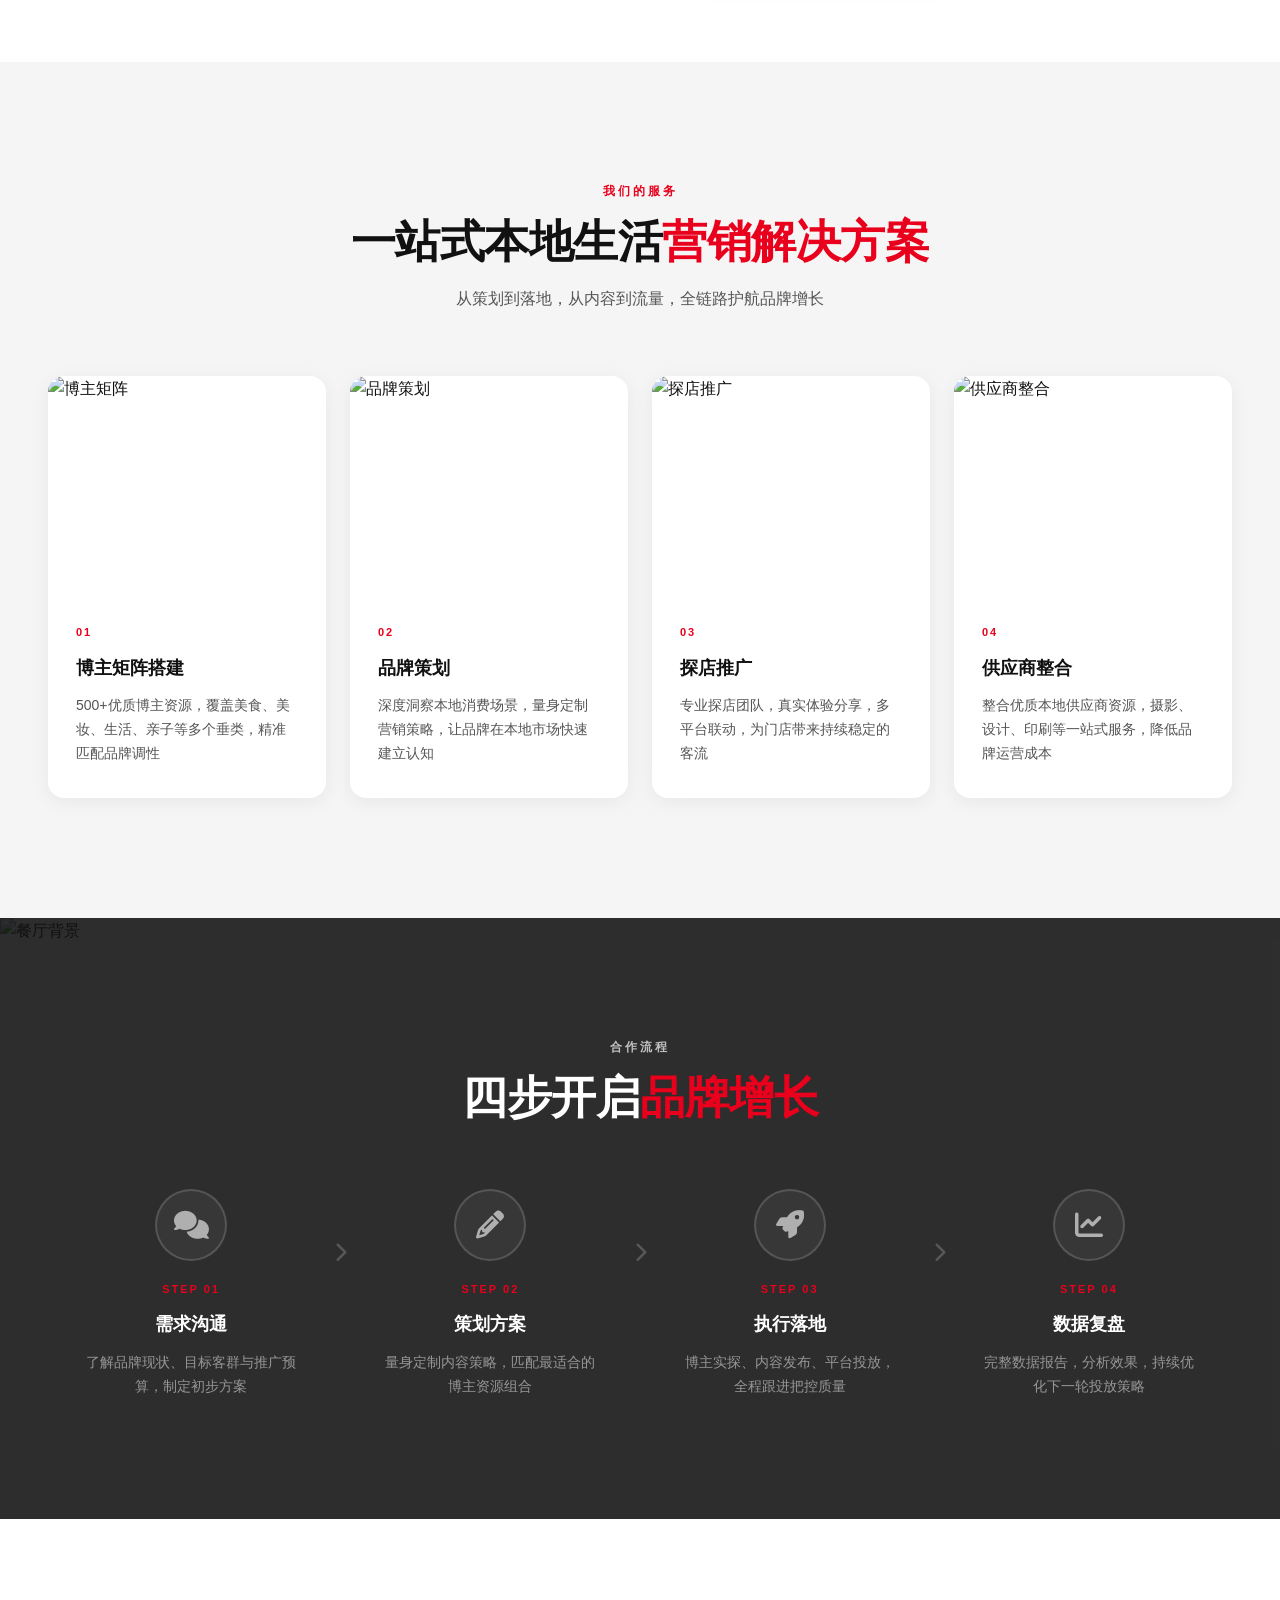
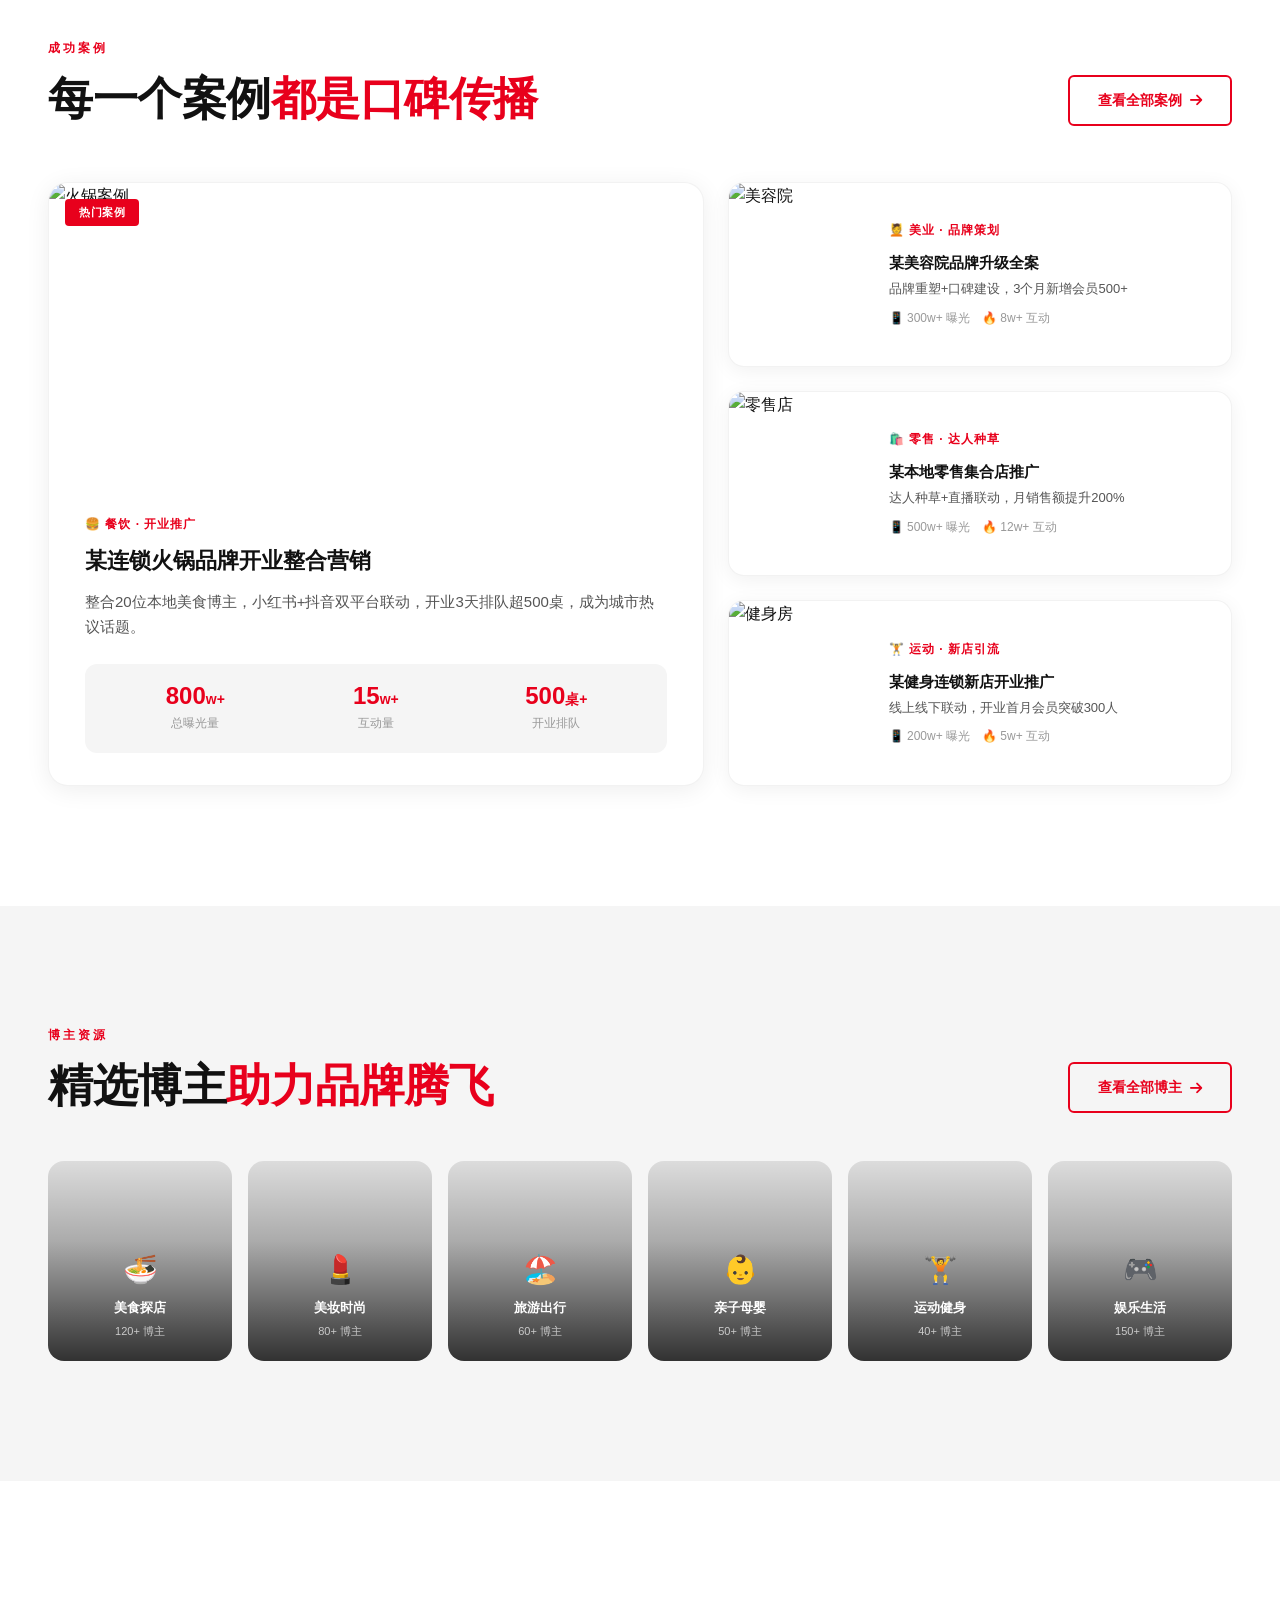
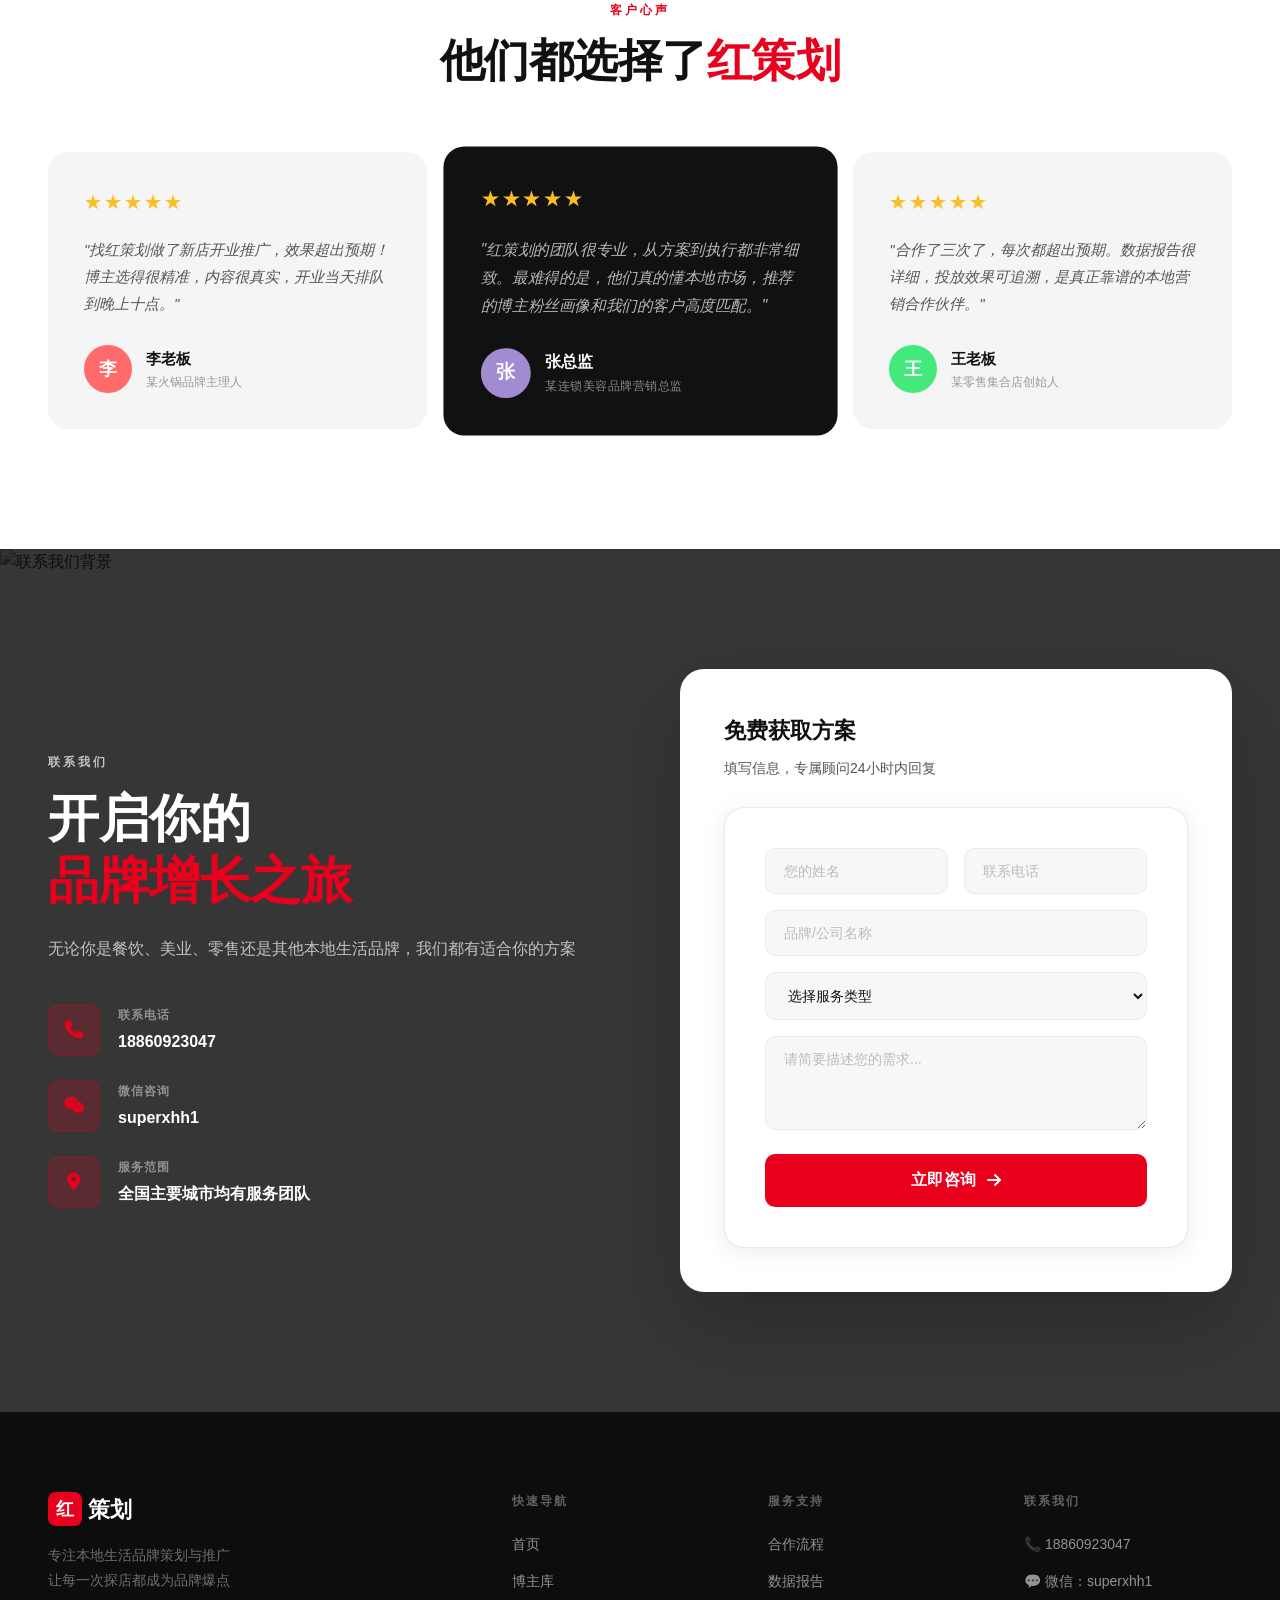
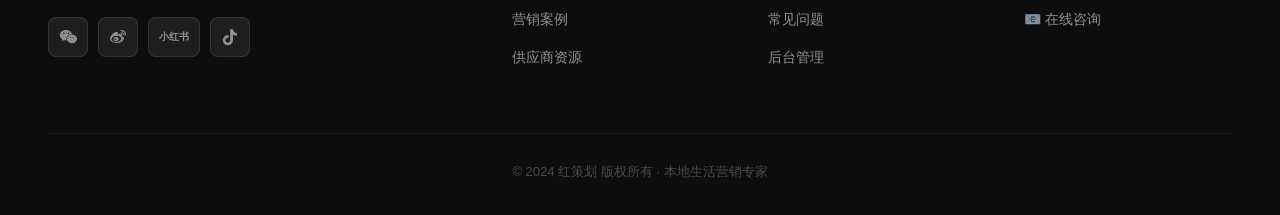
==== commit 580ca883: ""重设计首页：大气带图片风格，全屏Hero大图+数据带+服务+案例+博主+评价+联系"" ====
--- a/index.html
+++ b/index.html
@@ -13,399 +13,543 @@
     <meta property="og:type" content="website">
     <link rel="canonical" href="https://redcehua.com">
     <link rel="stylesheet" href="css/style.css">
+    <link rel="stylesheet" href="css/home.css">
     <link rel="stylesheet" href="https://cdn.bootcdn.net/ajax/libs/font-awesome/6.4.0/css/all.min.css">
     <script type="application/ld+json">
     {
       "@context": "https://schema.org",
       "@type": "Organization",
       "name": "红策划",
-      "alternateName": "红策划营销",
       "url": "https://redcehua.com",
       "description": "红策划专注本地生活品牌策划与推广，整合优质博主资源，打造有温度、有流量的营销方案",
       "telephone": "18860923047",
-      "contactPoint": {
-        "@type": "ContactPoint",
-        "telephone": "18860923047",
-        "contactType": "customer service",
-        "availableLanguage": "Chinese"
-      },
-      "areaServed": "CN",
-      "serviceType": ["本地生活营销", "探店推广", "博主资源整合", "品牌策划", "供应商整合"],
-      "sameAs": []
-    }
-    </script>
-    <script type="application/ld+json">
-    {
-      "@context": "https://schema.org",
-      "@type": "WebSite",
-      "name": "红策划",
-      "url": "https://redcehua.com",
-      "potentialAction": {
-        "@type": "SearchAction",
-        "target": "https://redcehua.com/bloggers.html",
-        "query-input": "required name=search_term_string"
-      }
-    }
-    </script>
-    <script type="application/ld+json">
-    {
-      "@context": "https://schema.org",
-      "@type": "LocalBusiness",
-      "name": "红策划",
-      "description": "本地生活探店营销专家，整合10W+博主资源，3000+成功案例，1000+品牌合作",
-      "url": "https://redcehua.com",
-      "telephone": "18860923047",
-      "priceRange": "$$",
-      "areaServed": {
-        "@type": "Country",
-        "name": "中国"
-      },
-      "hasOfferCatalog": {
-        "@type": "OfferCatalog",
-        "name": "营销服务",
-        "itemListElement": [
-          {"@type": "Offer", "itemOffered": {"@type": "Service", "name": "博主矩阵搭建"}},
-          {"@type": "Offer", "itemOffered": {"@type": "Service", "name": "品牌策划"}},
-          {"@type": "Offer", "itemOffered": {"@type": "Service", "name": "探店推广"}},
-          {"@type": "Offer", "itemOffered": {"@type": "Service", "name": "供应商整合"}}
-        ]
-      }
+      "areaServed": "CN"
     }
     </script>
 </head>
 <body>
+
     <!-- 导航栏 -->
     <nav class="navbar" id="navbar">
         <div class="nav-container">
             <div class="nav-logo">
-                <span class="logo-icon">🔴</span>
-                <span class="logo-text">红<span class="logo-sub">策划</span></span>
-            </div>
-            <ul class="nav-links">
+                <span class="logo-mark">红</span>
+                <span class="logo-text">策划</span>
+            </div>
+            <ul class="nav-links" id="navLinks">
                 <li><a href="index.html" class="active">首页</a></li>
                 <li><a href="bloggers.html">博主库</a></li>
                 <li><a href="cases.html">营销案例</a></li>
                 <li><a href="suppliers.html">供应商资源</a></li>
                 <li><a href="login.html" class="nav-admin">后台管理</a></li>
             </ul>
-            <div class="nav-contact">
-                <a href="#contact" class="btn-contact">联系我们</a>
-            </div>
-            <div class="hamburger" id="hamburger">
-                <span></span><span></span><span></span>
+            <div class="nav-right">
+                <a href="#contact" class="btn-nav-cta">免费咨询</a>
+                <div class="hamburger" id="hamburger">
+                    <span></span><span></span><span></span>
+                </div>
             </div>
         </div>
     </nav>
 
-    <!-- Hero区域 -->
-    <section class="hero">
-        <div class="hero-bg">
-            <div class="hero-particle" id="particles"></div>
-        </div>
-        <div class="hero-content">
-            <div class="hero-badge">🚀 本地生活 · 探店营销</div>
-            <h1 class="hero-title">
-                让每一次<span class="gradient-text">探店</span><br>
+    <!-- ===== HERO 全屏大图 ===== -->
+    <section class="hero-full">
+        <!-- 背景图层 -->
+        <div class="hero-bg-img">
+            <img src="https://images.unsplash.com/photo-1555396273-367ea4eb4db5?w=1920&q=80&auto=format&fit=crop" alt="餐厅探店背景" loading="eager">
+            <div class="hero-overlay"></div>
+        </div>
+
+        <!-- 内容 -->
+        <div class="hero-body">
+            <div class="hero-eyebrow">
+                <span class="dot"></span>
+                本地生活 · MCN营销机构
+                <span class="dot"></span>
+            </div>
+            <h1 class="hero-h1">
+                让每一次<em>探店</em><br>
                 都成为品牌爆点
             </h1>
-            <p class="hero-desc">红策划专注本地生活品牌策划与推广，整合优质博主资源，打造有温度、有流量的营销方案</p>
-            <div class="hero-btns">
-                <a href="bloggers.html" class="btn-primary">浏览博主库</a>
-                <a href="cases.html" class="btn-secondary">查看案例</a>
-            </div>
-            <div class="hero-stats">
-                <div class="stat-item">
-                    <span class="stat-num" data-target="10">0</span><span>W+</span>
-                    <span class="stat-label">合作博主</span>
-                </div>
-                <div class="stat-divider"></div>
-                <div class="stat-item">
-                    <span class="stat-num" data-target="3000">0</span><span>+</span>
-                    <span class="stat-label">成功案例</span>
-                </div>
-                <div class="stat-divider"></div>
-                <div class="stat-item">
-                    <span class="stat-num" data-target="1000">0</span><span>+</span>
-                    <span class="stat-label">品牌合作</span>
-                </div>
-                <div class="stat-divider"></div>
-                <div class="stat-item">
-                    <span class="stat-num" data-target="100">0</span><span>+</span>
-                    <span class="stat-label">供应商资源</span>
-                </div>
-            </div>
-        </div>
-        <div class="hero-visual">
-            <div class="phone-mockup">
-                <div class="phone-screen">
-                    <div class="phone-content">
-                        <div class="phone-post">
-                            <div class="post-avatar" style="background: linear-gradient(135deg, #ff6b6b, #feca57)">美</div>
-                            <div class="post-info">
-                                <div class="post-name">探店小红书达人</div>
-                                <div class="post-tag">#本地探店 #美食推荐</div>
-                            </div>
-                        </div>
-                        <div class="phone-img"></div>
-                        <div class="phone-stats-row">
-                            <span>❤️ 12.8w</span>
-                            <span>⭐ 8.6w</span>
-                            <span>💬 3.2k</span>
-                        </div>
-                    </div>
-                </div>
-            </div>
-            <div class="float-card card1">
-                <span>🎯</span>
+            <p class="hero-sub">整合10W+优质博主资源 · 3000+成功案例 · 覆盖餐饮美业零售全行业</p>
+            <div class="hero-actions">
+                <a href="#contact" class="btn-hero-primary">立即合作 <i class="fas fa-arrow-right"></i></a>
+                <a href="cases.html" class="btn-hero-ghost">查看案例</a>
+            </div>
+        </div>
+
+        <!-- 底部数据条 -->
+        <div class="hero-stats-bar">
+            <div class="hsb-item">
+                <div class="hsb-num"><span class="counter" data-target="10">0</span>W+</div>
+                <div class="hsb-label">合作博主</div>
+            </div>
+            <div class="hsb-sep"></div>
+            <div class="hsb-item">
+                <div class="hsb-num"><span class="counter" data-target="3000">0</span>+</div>
+                <div class="hsb-label">成功案例</div>
+            </div>
+            <div class="hsb-sep"></div>
+            <div class="hsb-item">
+                <div class="hsb-num"><span class="counter" data-target="1000">0</span>+</div>
+                <div class="hsb-label">品牌合作</div>
+            </div>
+            <div class="hsb-sep"></div>
+            <div class="hsb-item">
+                <div class="hsb-num"><span class="counter" data-target="100">0</span>+</div>
+                <div class="hsb-label">供应商资源</div>
+            </div>
+        </div>
+
+        <!-- 滚动提示 -->
+        <div class="scroll-hint">
+            <span>向下滚动</span>
+            <i class="fas fa-chevron-down"></i>
+        </div>
+    </section>
+
+    <!-- ===== 关于我们 ===== -->
+    <section class="about-section">
+        <div class="container">
+            <div class="about-grid">
+                <div class="about-left">
+                    <div class="section-label">关于红策划</div>
+                    <h2 class="section-title">本地生活营销<br><span class="text-red">全链路服务商</span></h2>
+                    <p class="about-desc">红策划专注本地生活品牌策划与推广，深耕探店营销领域多年。我们整合优质博主资源，结合平台算法与用户心理，为品牌打造真实有温度、有转化的内容营销方案。</p>
+                    <div class="about-features">
+                        <div class="af-item">
+                            <i class="fas fa-check-circle"></i>
+                            <span>小红书 · 抖音 · 大众点评多平台覆盖</span>
+                        </div>
+                        <div class="af-item">
+                            <i class="fas fa-check-circle"></i>
+                            <span>从策划到落地，全程专业运营团队</span>
+                        </div>
+                        <div class="af-item">
+                            <i class="fas fa-check-circle"></i>
+                            <span>数据可视化报告，效果有迹可循</span>
+                        </div>
+                        <div class="af-item">
+                            <i class="fas fa-check-circle"></i>
+                            <span>全国主要城市均有本地服务团队</span>
+                        </div>
+                    </div>
+                    <a href="#contact" class="btn-red">开始合作 <i class="fas fa-arrow-right"></i></a>
+                </div>
+                <div class="about-right">
+                    <div class="about-img-stack">
+                        <div class="about-img-main">
+                            <img src="https://images.unsplash.com/photo-1414235077428-338989a2e8c0?w=600&q=80&auto=format&fit=crop" alt="餐厅环境">
+                        </div>
+                        <div class="about-img-sub">
+                            <img src="https://images.unsplash.com/photo-1551218808-94e220e084d2?w=400&q=80&auto=format&fit=crop" alt="美食探店">
+                        </div>
+                        <div class="about-badge">
+                            <div class="ab-num">98%</div>
+                            <div class="ab-label">客户好评率</div>
+                        </div>
+                    </div>
+                </div>
+            </div>
+        </div>
+    </section>
+
+    <!-- ===== 服务板块 ===== -->
+    <section class="services-section" id="services">
+        <div class="container">
+            <div class="section-header-center">
+                <div class="section-label">我们的服务</div>
+                <h2 class="section-title">一站式本地生活<span class="text-red">营销解决方案</span></h2>
+                <p class="section-sub">从策划到落地，从内容到流量，全链路护航品牌增长</p>
+            </div>
+            <div class="services-grid-new">
+                <div class="svc-card">
+                    <div class="svc-img">
+                        <img src="https://images.unsplash.com/photo-1611162617474-5b21e879e113?w=500&q=80&auto=format&fit=crop" alt="博主矩阵">
+                        <div class="svc-img-overlay">
+                            <a href="bloggers.html" class="svc-link-btn">查看博主库 <i class="fas fa-arrow-right"></i></a>
+                        </div>
+                    </div>
+                    <div class="svc-body">
+                        <div class="svc-num">01</div>
+                        <h3>博主矩阵搭建</h3>
+                        <p>500+优质博主资源，覆盖美食、美妆、生活、亲子等多个垂类，精准匹配品牌调性</p>
+                    </div>
+                </div>
+                <div class="svc-card">
+                    <div class="svc-img">
+                        <img src="https://images.unsplash.com/photo-1542744173-8e7e53415bb0?w=500&q=80&auto=format&fit=crop" alt="品牌策划">
+                        <div class="svc-img-overlay">
+                            <a href="cases.html" class="svc-link-btn">查看案例 <i class="fas fa-arrow-right"></i></a>
+                        </div>
+                    </div>
+                    <div class="svc-body">
+                        <div class="svc-num">02</div>
+                        <h3>品牌策划</h3>
+                        <p>深度洞察本地消费场景，量身定制营销策略，让品牌在本地市场快速建立认知</p>
+                    </div>
+                </div>
+                <div class="svc-card">
+                    <div class="svc-img">
+                        <img src="https://images.unsplash.com/photo-1565299585323-38d6b0865b47?w=500&q=80&auto=format&fit=crop" alt="探店推广">
+                        <div class="svc-img-overlay">
+                            <a href="cases.html" class="svc-link-btn">了解更多 <i class="fas fa-arrow-right"></i></a>
+                        </div>
+                    </div>
+                    <div class="svc-body">
+                        <div class="svc-num">03</div>
+                        <h3>探店推广</h3>
+                        <p>专业探店团队，真实体验分享，多平台联动，为门店带来持续稳定的客流</p>
+                    </div>
+                </div>
+                <div class="svc-card">
+                    <div class="svc-img">
+                        <img src="https://images.unsplash.com/photo-1521737604893-d14cc237f11d?w=500&q=80&auto=format&fit=crop" alt="供应商整合">
+                        <div class="svc-img-overlay">
+                            <a href="suppliers.html" class="svc-link-btn">查看资源 <i class="fas fa-arrow-right"></i></a>
+                        </div>
+                    </div>
+                    <div class="svc-body">
+                        <div class="svc-num">04</div>
+                        <h3>供应商整合</h3>
+                        <p>整合优质本地供应商资源，摄影、设计、印刷等一站式服务，降低品牌运营成本</p>
+                    </div>
+                </div>
+            </div>
+        </div>
+    </section>
+
+    <!-- ===== 合作流程 ===== -->
+    <section class="process-section">
+        <div class="process-bg">
+            <img src="https://images.unsplash.com/photo-1517248135467-4c7edcad34c4?w=1920&q=80&auto=format&fit=crop" alt="餐厅背景">
+            <div class="process-overlay"></div>
+        </div>
+        <div class="container">
+            <div class="section-header-center" style="color:white;">
+                <div class="section-label" style="color:rgba(255,255,255,0.7)">合作流程</div>
+                <h2 class="section-title" style="color:white;">四步开启<span class="text-red">品牌增长</span></h2>
+            </div>
+            <div class="process-steps">
+                <div class="ps-item">
+                    <div class="ps-icon"><i class="fas fa-comments"></i></div>
+                    <div class="ps-step">STEP 01</div>
+                    <h3>需求沟通</h3>
+                    <p>了解品牌现状、目标客群与推广预算，制定初步方案</p>
+                </div>
+                <div class="ps-arrow"><i class="fas fa-chevron-right"></i></div>
+                <div class="ps-item">
+                    <div class="ps-icon"><i class="fas fa-pencil-alt"></i></div>
+                    <div class="ps-step">STEP 02</div>
+                    <h3>策划方案</h3>
+                    <p>量身定制内容策略，匹配最适合的博主资源组合</p>
+                </div>
+                <div class="ps-arrow"><i class="fas fa-chevron-right"></i></div>
+                <div class="ps-item">
+                    <div class="ps-icon"><i class="fas fa-rocket"></i></div>
+                    <div class="ps-step">STEP 03</div>
+                    <h3>执行落地</h3>
+                    <p>博主实探、内容发布、平台投放，全程跟进把控质量</p>
+                </div>
+                <div class="ps-arrow"><i class="fas fa-chevron-right"></i></div>
+                <div class="ps-item">
+                    <div class="ps-icon"><i class="fas fa-chart-line"></i></div>
+                    <div class="ps-step">STEP 04</div>
+                    <h3>数据复盘</h3>
+                    <p>完整数据报告，分析效果，持续优化下一轮投放策略</p>
+                </div>
+            </div>
+        </div>
+    </section>
+
+    <!-- ===== 案例展示 ===== -->
+    <section class="cases-section" id="cases">
+        <div class="container">
+            <div class="cases-header">
                 <div>
-                    <div class="fc-title">精准投放</div>
-                    <div class="fc-sub">ROI提升300%</div>
-                </div>
-            </div>
-            <div class="float-card card2">
-                <span>📈</span>
+                    <div class="section-label">成功案例</div>
+                    <h2 class="section-title">每一个案例<span class="text-red">都是口碑传播</span></h2>
+                </div>
+                <a href="cases.html" class="btn-outline-red">查看全部案例 <i class="fas fa-arrow-right"></i></a>
+            </div>
+            <div class="cases-masonry">
+                <!-- 主案例大卡 -->
+                <div class="case-big-card">
+                    <div class="case-big-img">
+                        <img src="https://images.unsplash.com/photo-1504674900247-0877df9cc836?w=700&q=80&auto=format&fit=crop" alt="火锅案例">
+                        <div class="case-big-badge">热门案例</div>
+                    </div>
+                    <div class="case-big-body">
+                        <div class="case-cat">🍔 餐饮 · 开业推广</div>
+                        <h3>某连锁火锅品牌开业整合营销</h3>
+                        <p>整合20位本地美食博主，小红书+抖音双平台联动，开业3天排队超500桌，成为城市热议话题。</p>
+                        <div class="case-results">
+                            <div class="cr-item">
+                                <div class="cr-num">800<span>w+</span></div>
+                                <div class="cr-label">总曝光量</div>
+                            </div>
+                            <div class="cr-item">
+                                <div class="cr-num">15<span>w+</span></div>
+                                <div class="cr-label">互动量</div>
+                            </div>
+                            <div class="cr-item">
+                                <div class="cr-num">500<span>桌+</span></div>
+                                <div class="cr-label">开业排队</div>
+                            </div>
+                        </div>
+                    </div>
+                </div>
+                <!-- 右侧小卡列 -->
+                <div class="cases-side">
+                    <div class="case-sm-card">
+                        <div class="case-sm-img">
+                            <img src="https://images.unsplash.com/photo-1560066984-138dadb4c035?w=400&q=80&auto=format&fit=crop" alt="美容院">
+                        </div>
+                        <div class="case-sm-body">
+                            <div class="case-cat">💆 美业 · 品牌策划</div>
+                            <h4>某美容院品牌升级全案</h4>
+                            <p>品牌重塑+口碑建设，3个月新增会员500+</p>
+                            <div class="case-mini-stats">
+                                <span>📱 300w+ 曝光</span>
+                                <span>🔥 8w+ 互动</span>
+                            </div>
+                        </div>
+                    </div>
+                    <div class="case-sm-card">
+                        <div class="case-sm-img">
+                            <img src="https://images.unsplash.com/photo-1441986300917-64674bd600d8?w=400&q=80&auto=format&fit=crop" alt="零售店">
+                        </div>
+                        <div class="case-sm-body">
+                            <div class="case-cat">🛍️ 零售 · 达人种草</div>
+                            <h4>某本地零售集合店推广</h4>
+                            <p>达人种草+直播联动，月销售额提升200%</p>
+                            <div class="case-mini-stats">
+                                <span>📱 500w+ 曝光</span>
+                                <span>🔥 12w+ 互动</span>
+                            </div>
+                        </div>
+                    </div>
+                    <div class="case-sm-card">
+                        <div class="case-sm-img">
+                            <img src="https://images.unsplash.com/photo-1559526324-593bc073d938?w=400&q=80&auto=format&fit=crop" alt="健身房">
+                        </div>
+                        <div class="case-sm-body">
+                            <div class="case-cat">🏋️ 运动 · 新店引流</div>
+                            <h4>某健身连锁新店开业推广</h4>
+                            <p>线上线下联动，开业首月会员突破300人</p>
+                            <div class="case-mini-stats">
+                                <span>📱 200w+ 曝光</span>
+                                <span>🔥 5w+ 互动</span>
+                            </div>
+                        </div>
+                    </div>
+                </div>
+            </div>
+        </div>
+    </section>
+
+    <!-- ===== 博主分类 ===== -->
+    <section class="bloggers-section">
+        <div class="container">
+            <div class="bloggers-header">
                 <div>
-                    <div class="fc-title">流量暴增</div>
-                    <div class="fc-sub">单条最高破百万</div>
-                </div>
-            </div>
-            <div class="float-card card3">
-                <span>🏆</span>
-                <div>
-                    <div class="fc-title">口碑保障</div>
-                    <div class="fc-sub">5星好评率98%</div>
-                </div>
-            </div>
-        </div>
-    </section>
-
-    <!-- 服务板块 -->
-    <section class="services" id="services">
-        <div class="container">
-            <div class="section-header">
-                <div class="section-tag">我们的服务</div>
-                <h2>一站式本地生活营销解决方案</h2>
-                <p>从策划到落地，从内容到流量，全链路护航品牌增长</p>
-            </div>
-            <div class="services-grid">
-                <div class="service-card" data-aos="fade-up">
-                    <div class="service-icon" style="background: linear-gradient(135deg, #ff6b6b, #ff8e53)">
-                        <i class="fas fa-users"></i>
-                    </div>
-                    <h3>博主矩阵搭建</h3>
-                    <p>500+优质博主资源，覆盖美食、美妆、生活、亲子等多个垂类，精准匹配品牌调性</p>
-                    <a href="bloggers.html" class="service-link">查看博主库 →</a>
-                </div>
-                <div class="service-card" data-aos="fade-up" data-aos-delay="100">
-                    <div class="service-icon" style="background: linear-gradient(135deg, #a18cd1, #fbc2eb)">
-                        <i class="fas fa-lightbulb"></i>
-                    </div>
-                    <h3>品牌策划</h3>
-                    <p>深度洞察本地消费场景，量身定制营销策略，让品牌在本地市场快速建立认知</p>
-                    <a href="cases.html" class="service-link">查看案例 →</a>
-                </div>
-                <div class="service-card" data-aos="fade-up" data-aos-delay="200">
-                    <div class="service-icon" style="background: linear-gradient(135deg, #43e97b, #38f9d7)">
-                        <i class="fas fa-store"></i>
-                    </div>
-                    <h3>探店推广</h3>
-                    <p>专业探店团队，真实体验分享，多平台联动，为门店带来持续稳定的客流</p>
-                    <a href="cases.html" class="service-link">了解更多 →</a>
-                </div>
-                <div class="service-card" data-aos="fade-up" data-aos-delay="300">
-                    <div class="service-icon" style="background: linear-gradient(135deg, #f093fb, #f5576c)">
-                        <i class="fas fa-handshake"></i>
-                    </div>
-                    <h3>供应商整合</h3>
-                    <p>整合优质本地供应商资源，摄影、设计、印刷等一站式服务，降低品牌运营成本</p>
-                    <a href="suppliers.html" class="service-link">查看资源 →</a>
-                </div>
-            </div>
-        </div>
-    </section>
-
-    <!-- 博主精选预览 -->
-    <section class="bloggers-preview">
-        <div class="container">
-            <div class="section-header">
-                <div class="section-tag">博主资源</div>
-                <h2>精选博主，助力品牌腾飞</h2>
-                <p>多平台、多领域、多层级博主资源，满足不同预算与需求</p>
-            </div>
-            <div class="blogger-categories">
-                <div class="cat-card" style="--color: #ff6b6b">
-                    <div class="cat-icon">🍜</div>
-                    <div class="cat-name">美食探店</div>
-                    <div class="cat-count">120+ 博主</div>
-                </div>
-                <div class="cat-card" style="--color: #feca57">
-                    <div class="cat-icon">💄</div>
-                    <div class="cat-name">美妆时尚</div>
-                    <div class="cat-count">80+ 博主</div>
-                </div>
-                <div class="cat-card" style="--color: #48dbfb">
-                    <div class="cat-icon">🏖️</div>
-                    <div class="cat-name">旅游出行</div>
-                    <div class="cat-count">60+ 博主</div>
-                </div>
-                <div class="cat-card" style="--color: #ff9ff3">
-                    <div class="cat-icon">👶</div>
-                    <div class="cat-name">亲子母婴</div>
-                    <div class="cat-count">50+ 博主</div>
-                </div>
-                <div class="cat-card" style="--color: #54a0ff">
-                    <div class="cat-icon">🏋️</div>
-                    <div class="cat-name">运动健身</div>
-                    <div class="cat-count">40+ 博主</div>
-                </div>
-                <div class="cat-card" style="--color: #5f27cd">
-                    <div class="cat-icon">🎮</div>
-                    <div class="cat-name">娱乐生活</div>
-                    <div class="cat-count">150+ 博主</div>
-                </div>
-            </div>
-            <div class="center-btn">
-                <a href="bloggers.html" class="btn-primary">查看全部博主</a>
-            </div>
-        </div>
-    </section>
-
-    <!-- 案例预览 -->
-    <section class="cases-preview">
-        <div class="container">
-            <div class="section-header">
-                <div class="section-tag">成功案例</div>
-                <h2>每一个案例，都是一次口碑传播</h2>
-            </div>
-            <div class="cases-grid">
-                <div class="case-card featured">
-                    <div class="case-badge">热门案例</div>
-                    <div class="case-cover" style="background: linear-gradient(135deg, #f093fb 0%, #f5576c 100%)">
-                        <div class="case-cover-text">
-                            <div class="case-icon">🍔</div>
-                            <div>美食品牌</div>
-                        </div>
-                    </div>
-                    <div class="case-info">
-                        <h3>某连锁火锅品牌开业推广</h3>
-                        <p>整合20位本地美食博主，开业3天排队超500桌</p>
-                        <div class="case-tags">
-                            <span>美食</span><span>探店</span><span>开业推广</span>
-                        </div>
-                        <div class="case-result">
-                            <span>📱 曝光量 <strong>800w+</strong></span>
-                            <span>🔥 互动量 <strong>15w+</strong></span>
-                        </div>
-                    </div>
-                </div>
-                <div class="case-card">
-                    <div class="case-cover" style="background: linear-gradient(135deg, #4facfe 0%, #00f2fe 100%)">
-                        <div class="case-cover-text">
-                            <div class="case-icon">💆</div>
-                            <div>美业品牌</div>
-                        </div>
-                    </div>
-                    <div class="case-info">
-                        <h3>某美容院品牌升级策划</h3>
-                        <p>全案策划，从品牌重塑到线上口碑建设</p>
-                        <div class="case-tags"><span>美业</span><span>品牌策划</span></div>
-                        <div class="case-result">
-                            <span>📱 <strong>300w+</strong></span>
-                            <span>🔥 <strong>8w+</strong></span>
-                        </div>
-                    </div>
-                </div>
-                <div class="case-card">
-                    <div class="case-cover" style="background: linear-gradient(135deg, #43e97b 0%, #38f9d7 100%)">
-                        <div class="case-cover-text">
-                            <div class="case-icon">🛍️</div>
-                            <div>零售品牌</div>
-                        </div>
-                    </div>
-                    <div class="case-info">
-                        <h3>某本地零售集合店推广</h3>
-                        <p>达人种草+直播联动，月销售额提升200%</p>
-                        <div class="case-tags"><span>零售</span><span>直播</span></div>
-                        <div class="case-result">
-                            <span>📱 <strong>500w+</strong></span>
-                            <span>🔥 <strong>12w+</strong></span>
-                        </div>
-                    </div>
-                </div>
-            </div>
-            <div class="center-btn">
-                <a href="cases.html" class="btn-outline">查看全部案例</a>
-            </div>
-        </div>
-    </section>
-
-    <!-- 联系我们 -->
-    <section class="contact" id="contact">
-        <div class="container">
-            <div class="contact-wrapper">
+                    <div class="section-label">博主资源</div>
+                    <h2 class="section-title">精选博主<span class="text-red">助力品牌腾飞</span></h2>
+                </div>
+                <a href="bloggers.html" class="btn-outline-red">查看全部博主 <i class="fas fa-arrow-right"></i></a>
+            </div>
+            <div class="blogger-cats-grid">
+                <div class="bc-card" style="--bg: url('https://images.unsplash.com/photo-1414235077428-338989a2e8c0?w=400&q=80&auto=format&fit=crop')">
+                    <div class="bc-overlay"></div>
+                    <div class="bc-body">
+                        <div class="bc-icon">🍜</div>
+                        <div class="bc-name">美食探店</div>
+                        <div class="bc-count">120+ 博主</div>
+                    </div>
+                </div>
+                <div class="bc-card" style="--bg: url('https://images.unsplash.com/photo-1487412947147-5cebf100ffc2?w=400&q=80&auto=format&fit=crop')">
+                    <div class="bc-overlay"></div>
+                    <div class="bc-body">
+                        <div class="bc-icon">💄</div>
+                        <div class="bc-name">美妆时尚</div>
+                        <div class="bc-count">80+ 博主</div>
+                    </div>
+                </div>
+                <div class="bc-card" style="--bg: url('https://images.unsplash.com/photo-1507525428034-b723cf961d3e?w=400&q=80&auto=format&fit=crop')">
+                    <div class="bc-overlay"></div>
+                    <div class="bc-body">
+                        <div class="bc-icon">🏖️</div>
+                        <div class="bc-name">旅游出行</div>
+                        <div class="bc-count">60+ 博主</div>
+                    </div>
+                </div>
+                <div class="bc-card" style="--bg: url('https://images.unsplash.com/photo-1476703993599-0035a21b17a9?w=400&q=80&auto=format&fit=crop')">
+                    <div class="bc-overlay"></div>
+                    <div class="bc-body">
+                        <div class="bc-icon">👶</div>
+                        <div class="bc-name">亲子母婴</div>
+                        <div class="bc-count">50+ 博主</div>
+                    </div>
+                </div>
+                <div class="bc-card" style="--bg: url('https://images.unsplash.com/photo-1571019613454-1cb2f99b2d8b?w=400&q=80&auto=format&fit=crop')">
+                    <div class="bc-overlay"></div>
+                    <div class="bc-body">
+                        <div class="bc-icon">🏋️</div>
+                        <div class="bc-name">运动健身</div>
+                        <div class="bc-count">40+ 博主</div>
+                    </div>
+                </div>
+                <div class="bc-card" style="--bg: url('https://images.unsplash.com/photo-1541614101331-1a5a3a194e92?w=400&q=80&auto=format&fit=crop')">
+                    <div class="bc-overlay"></div>
+                    <div class="bc-body">
+                        <div class="bc-icon">🎮</div>
+                        <div class="bc-name">娱乐生活</div>
+                        <div class="bc-count">150+ 博主</div>
+                    </div>
+                </div>
+            </div>
+        </div>
+    </section>
+
+    <!-- ===== 客户评价 ===== -->
+    <section class="testimonials-section">
+        <div class="container">
+            <div class="section-header-center">
+                <div class="section-label">客户心声</div>
+                <h2 class="section-title">他们都选择了<span class="text-red">红策划</span></h2>
+            </div>
+            <div class="testimonials-grid">
+                <div class="testi-card">
+                    <div class="testi-stars">★★★★★</div>
+                    <p>"找红策划做了新店开业推广，效果超出预期！博主选得很精准，内容很真实，开业当天排队到晚上十点。"</p>
+                    <div class="testi-author">
+                        <div class="testi-avatar" style="background:#ff6b6b">李</div>
+                        <div>
+                            <div class="testi-name">李老板</div>
+                            <div class="testi-role">某火锅品牌主理人</div>
+                        </div>
+                    </div>
+                </div>
+                <div class="testi-card featured">
+                    <div class="testi-stars">★★★★★</div>
+                    <p>"红策划的团队很专业，从方案到执行都非常细致。最难得的是，他们真的懂本地市场，推荐的博主粉丝画像和我们的客户高度匹配。"</p>
+                    <div class="testi-author">
+                        <div class="testi-avatar" style="background:#a18cd1">张</div>
+                        <div>
+                            <div class="testi-name">张总监</div>
+                            <div class="testi-role">某连锁美容品牌营销总监</div>
+                        </div>
+                    </div>
+                </div>
+                <div class="testi-card">
+                    <div class="testi-stars">★★★★★</div>
+                    <p>"合作了三次了，每次都超出预期。数据报告很详细，投放效果可追溯，是真正靠谱的本地营销合作伙伴。"</p>
+                    <div class="testi-author">
+                        <div class="testi-avatar" style="background:#43e97b">王</div>
+                        <div>
+                            <div class="testi-name">王老板</div>
+                            <div class="testi-role">某零售集合店创始人</div>
+                        </div>
+                    </div>
+                </div>
+            </div>
+        </div>
+    </section>
+
+    <!-- ===== 联系我们 ===== -->
+    <section class="contact-section" id="contact">
+        <div class="contact-bg">
+            <img src="https://images.unsplash.com/photo-1600880292203-757bb62b4baf?w=1920&q=80&auto=format&fit=crop" alt="联系我们背景">
+            <div class="contact-overlay"></div>
+        </div>
+        <div class="container">
+            <div class="contact-grid">
                 <div class="contact-left">
-                    <div class="section-tag">联系我们</div>
-                    <h2>开启你的品牌增长之旅</h2>
-                    <p>无论你是餐饮、美业、零售还是其他本地生活品牌，我们都有适合你的方案</p>
-                    <div class="contact-info">
-                        <div class="contact-item">
-                            <i class="fas fa-phone"></i>
-                            <span>18860923047</span>
-                        </div>
-                        <div class="contact-item">
-                            <i class="fab fa-weixin"></i>
-                            <span>微信：superxhh1</span>
-                        </div>
-                        <div class="contact-item">
-                            <i class="fas fa-map-marker-alt"></i>
-                            <span>全国主要城市均有服务团队</span>
+                    <div class="section-label" style="color:rgba(255,255,255,0.7)">联系我们</div>
+                    <h2 style="font-size:clamp(32px,4vw,52px);font-weight:900;color:white;line-height:1.2;margin-bottom:24px;">
+                        开启你的<br><span class="text-red">品牌增长之旅</span>
+                    </h2>
+                    <p style="color:rgba(255,255,255,0.7);font-size:16px;line-height:1.8;margin-bottom:40px;">
+                        无论你是餐饮、美业、零售还是其他本地生活品牌，我们都有适合你的方案
+                    </p>
+                    <div class="contact-info-list">
+                        <div class="cil-item">
+                            <div class="cil-icon"><i class="fas fa-phone"></i></div>
+                            <div>
+                                <div class="cil-label">联系电话</div>
+                                <div class="cil-val">18860923047</div>
+                            </div>
+                        </div>
+                        <div class="cil-item">
+                            <div class="cil-icon"><i class="fab fa-weixin"></i></div>
+                            <div>
+                                <div class="cil-label">微信咨询</div>
+                                <div class="cil-val">superxhh1</div>
+                            </div>
+                        </div>
+                        <div class="cil-item">
+                            <div class="cil-icon"><i class="fas fa-map-marker-alt"></i></div>
+                            <div>
+                                <div class="cil-label">服务范围</div>
+                                <div class="cil-val">全国主要城市均有服务团队</div>
+                            </div>
                         </div>
                     </div>
                 </div>
                 <div class="contact-right">
-                    <form class="contact-form" onsubmit="submitForm(event)">
-                        <div class="form-row">
+                    <div class="contact-form-card">
+                        <h3>免费获取方案</h3>
+                        <p>填写信息，专属顾问24小时内回复</p>
+                        <form class="contact-form" onsubmit="submitForm(event)">
+                            <div class="form-row">
+                                <div class="form-group">
+                                    <input type="text" placeholder="您的姓名" required>
+                                </div>
+                                <div class="form-group">
+                                    <input type="text" placeholder="联系电话" required>
+                                </div>
+                            </div>
                             <div class="form-group">
-                                <input type="text" placeholder="您的姓名" required>
+                                <input type="text" placeholder="品牌/公司名称">
                             </div>
                             <div class="form-group">
-                                <input type="text" placeholder="联系电话" required>
-                            </div>
-                        </div>
-                        <div class="form-group">
-                            <input type="text" placeholder="品牌/公司名称">
-                        </div>
-                        <div class="form-group">
-                            <select>
-                                <option value="">选择服务类型</option>
-                                <option>博主资源合作</option>
-                                <option>品牌策划</option>
-                                <option>探店推广</option>
-                                <option>全案合作</option>
-                            </select>
-                        </div>
-                        <div class="form-group">
-                            <textarea placeholder="请简要描述您的需求..." rows="4"></textarea>
-                        </div>
-                        <button type="submit" class="btn-submit">立即咨询 🚀</button>
-                    </form>
-                </div>
-            </div>
-        </div>
-    </section>
-
-    <!-- 页脚 -->
-    <footer class="footer">
-        <div class="container">
-            <div class="footer-content">
+                                <select>
+                                    <option value="">选择服务类型</option>
+                                    <option>博主资源合作</option>
+                                    <option>品牌策划</option>
+                                    <option>探店推广</option>
+                                    <option>全案合作</option>
+                                </select>
+                            </div>
+                            <div class="form-group">
+                                <textarea placeholder="请简要描述您的需求..." rows="4"></textarea>
+                            </div>
+                            <button type="submit" class="btn-submit-new">立即咨询 <i class="fas fa-arrow-right"></i></button>
+                        </form>
+                    </div>
+                </div>
+            </div>
+        </div>
+    </section>
+
+    <!-- ===== 页脚 ===== -->
+    <footer class="footer-new">
+        <div class="container">
+            <div class="footer-grid">
                 <div class="footer-brand">
-                    <div class="nav-logo">
-                        <span class="logo-icon">🔴</span>
-                        <span class="logo-text">红<span class="logo-sub">策划</span></span>
+                    <div class="footer-logo">
+                        <span class="logo-mark">红</span>
+                        <span>策划</span>
                     </div>
                     <p>专注本地生活品牌策划与推广<br>让每一次探店都成为品牌爆点</p>
-                </div>
-                <div class="footer-links">
+                    <div class="footer-socials">
+                        <a href="#"><i class="fab fa-weixin"></i></a>
+                        <a href="#"><i class="fab fa-weibo"></i></a>
+                        <a href="#" class="xhs-icon">小红书</a>
+                        <a href="#"><i class="fab fa-tiktok"></i></a>
+                    </div>
+                </div>
+                <div class="footer-col">
                     <h4>快速导航</h4>
                     <ul>
                         <li><a href="index.html">首页</a></li>
@@ -414,7 +558,7 @@
                         <li><a href="suppliers.html">供应商资源</a></li>
                     </ul>
                 </div>
-                <div class="footer-links">
+                <div class="footer-col">
                     <h4>服务支持</h4>
                     <ul>
                         <li><a href="#">合作流程</a></li>
@@ -423,22 +567,22 @@
                         <li><a href="login.html">后台管理</a></li>
                     </ul>
                 </div>
-                <div class="footer-social">
-                    <h4>关注我们</h4>
-                    <div class="social-icons">
-                        <a href="#" class="social-icon"><i class="fab fa-weixin"></i></a>
-                        <a href="#" class="social-icon"><i class="fab fa-weibo"></i></a>
-                        <a href="#" class="social-icon red-icon">小红书</a>
-                        <a href="#" class="social-icon"><i class="fab fa-tiktok"></i></a>
-                    </div>
-                </div>
-            </div>
-            <div class="footer-bottom">
-                <p>© 2024 红策划 版权所有 | 本地生活营销专家</p>
+                <div class="footer-col">
+                    <h4>联系我们</h4>
+                    <ul>
+                        <li><a href="tel:18860923047">📞 18860923047</a></li>
+                        <li><a href="#">💬 微信：superxhh1</a></li>
+                        <li><a href="#contact">📧 在线咨询</a></li>
+                    </ul>
+                </div>
+            </div>
+            <div class="footer-bottom-new">
+                <p>© 2024 红策划 版权所有 · 本地生活营销专家</p>
             </div>
         </div>
     </footer>
 
     <script src="js/main.js"></script>
+    <script src="js/home.js"></script>
 </body>
 </html>
--- a/css/style.css
+++ b/css/style.css
@@ -1,5 +1,7 @@
 /* ============================
-   红策划 - 全局样式
+   红策划 - 全局样式 v2
+   前台：白底平面大气风
+   后台：深色风格
    ============================ */
 
 * {
@@ -9,21 +11,32 @@
 }
 
 :root {
-    --primary: #ff4757;
-    --primary-light: #ff6b81;
-    --secondary: #2f3542;
-    --accent: #ffa502;
-    --purple: #a29bfe;
-    --bg: #0d0d0d;
-    --bg2: #141414;
-    --bg3: #1a1a1a;
-    --card-bg: #1e1e1e;
-    --border: rgba(255,255,255,0.08);
-    --text: #ffffff;
-    --text-sub: rgba(255,255,255,0.6);
-    --text-muted: rgba(255,255,255,0.35);
+    /* 前台亮色主题 */
+    --primary: #e8001c;
+    --primary-light: #ff3350;
+    --primary-dark: #b5001a;
+    --accent: #ff6b00;
+    --bg: #ffffff;
+    --bg2: #f7f7f7;
+    --bg3: #f0f0f0;
+    --card-bg: #ffffff;
+    --border: rgba(0,0,0,0.08);
+    --border-strong: rgba(0,0,0,0.15);
+    --text: #111111;
+    --text-sub: #555555;
+    --text-muted: #999999;
     --radius: 16px;
-    --shadow: 0 20px 60px rgba(0,0,0,0.4);
+    --shadow: 0 4px 24px rgba(0,0,0,0.08);
+    --shadow-lg: 0 12px 48px rgba(0,0,0,0.12);
+
+    /* 后台深色变量（admin专用，以--admin-前缀区分） */
+    --admin-bg: #0d0d0d;
+    --admin-bg2: #141414;
+    --admin-card: #1e1e1e;
+    --admin-border: rgba(255,255,255,0.08);
+    --admin-text: #ffffff;
+    --admin-text-sub: rgba(255,255,255,0.6);
+    --admin-text-muted: rgba(255,255,255,0.35);
 }
 
 html { scroll-behavior: smooth; }
@@ -39,11 +52,11 @@
 .container {
     max-width: 1200px;
     margin: 0 auto;
-    padding: 0 24px;
+    padding: 0 40px;
 }
 
 /* ============================
-   导航栏
+   导航栏 (前台白底)
    ============================ */
 .navbar {
     position: fixed;
@@ -51,25 +64,26 @@
     left: 0;
     right: 0;
     z-index: 1000;
-    padding: 16px 0;
+    padding: 0;
     transition: all 0.3s ease;
-    background: transparent;
+    background: rgba(255,255,255,0.95);
+    backdrop-filter: blur(20px);
+    border-bottom: 1px solid var(--border);
 }
 
 .navbar.scrolled {
-    background: rgba(13,13,13,0.95);
-    backdrop-filter: blur(20px);
-    padding: 12px 0;
-    border-bottom: 1px solid var(--border);
+    background: rgba(255,255,255,0.98);
+    box-shadow: 0 2px 20px rgba(0,0,0,0.08);
 }
 
 .nav-container {
     max-width: 1200px;
     margin: 0 auto;
-    padding: 0 24px;
-    display: flex;
-    align-items: center;
-    gap: 40px;
+    padding: 0 40px;
+    display: flex;
+    align-items: center;
+    height: 68px;
+    gap: 48px;
 }
 
 .nav-logo {
@@ -79,18 +93,19 @@
     font-size: 22px;
     font-weight: 900;
     text-decoration: none;
-    color: white;
+    color: var(--text);
     cursor: pointer;
+    flex-shrink: 0;
 }
 
 .logo-icon { font-size: 20px; }
-.logo-text { color: white; }
+.logo-text { color: var(--text); }
 .logo-sub { color: var(--primary); }
 
 .nav-links {
     display: flex;
     list-style: none;
-    gap: 32px;
+    gap: 36px;
     flex: 1;
 }
 
@@ -105,7 +120,7 @@
 
 .nav-links a:hover,
 .nav-links a.active {
-    color: white;
+    color: var(--text);
 }
 
 .nav-links a::after {
@@ -131,19 +146,20 @@
 .btn-contact {
     background: var(--primary);
     color: white !important;
-    padding: 8px 20px;
-    border-radius: 50px;
+    padding: 10px 24px;
+    border-radius: 6px;
     text-decoration: none;
     font-size: 14px;
     font-weight: 600;
-    transition: all 0.3s;
+    transition: all 0.2s;
     white-space: nowrap;
+    flex-shrink: 0;
 }
 
 .btn-contact:hover {
-    background: var(--primary-light);
+    background: var(--primary-dark);
     transform: translateY(-1px);
-    box-shadow: 0 8px 20px rgba(255,71,87,0.4);
+    box-shadow: 0 6px 20px rgba(232,0,28,0.3);
 }
 
 .hamburger {
@@ -158,13 +174,13 @@
     display: block;
     width: 24px;
     height: 2px;
-    background: white;
+    background: var(--text);
     border-radius: 2px;
     transition: all 0.3s;
 }
 
 /* ============================
-   Hero 区域
+   Hero 区域 — 全屏大图风
    ============================ */
 .hero {
     min-height: 100vh;
@@ -172,108 +188,140 @@
     align-items: center;
     position: relative;
     overflow: hidden;
-    padding: 120px 24px 80px;
+    padding-top: 68px;
+    background: #fff;
+}
+
+/* 大背景文字装饰 */
+.hero::before {
+    content: 'MCN';
+    position: absolute;
+    right: -40px;
+    top: 50%;
+    transform: translateY(-50%);
+    font-size: 40vw;
+    font-weight: 900;
+    color: rgba(232,0,28,0.04);
+    line-height: 1;
+    pointer-events: none;
+    letter-spacing: -0.05em;
+    user-select: none;
+}
+
+.hero-bg {
+    display: none; /* 不需要了 */
+}
+
+.hero-inner {
+    width: 100%;
     max-width: 1200px;
     margin: 0 auto;
+    padding: 80px 40px;
+    display: grid;
+    grid-template-columns: 1fr 1fr;
     gap: 60px;
-}
-
-.hero-bg {
-    position: fixed;
-    top: 0;
-    left: 0;
-    right: 0;
-    bottom: 0;
-    z-index: -1;
-    background: radial-gradient(ellipse at 20% 50%, rgba(255,71,87,0.15) 0%, transparent 60%),
-                radial-gradient(ellipse at 80% 20%, rgba(162,155,254,0.1) 0%, transparent 50%),
-                var(--bg);
-}
-
+    align-items: center;
+    position: relative;
+    z-index: 1;
+}
+
+/* 左侧文字区 */
 .hero-content {
-    flex: 1;
-    max-width: 580px;
-}
-
-.hero-badge {
+    max-width: 600px;
+}
+
+.hero-eyebrow {
     display: inline-flex;
     align-items: center;
     gap: 8px;
-    background: rgba(255,71,87,0.15);
-    border: 1px solid rgba(255,71,87,0.3);
-    color: var(--primary-light);
-    padding: 8px 16px;
-    border-radius: 50px;
-    font-size: 14px;
-    font-weight: 500;
+    font-size: 13px;
+    font-weight: 700;
+    color: var(--primary);
+    letter-spacing: 2px;
+    text-transform: uppercase;
+    margin-bottom: 28px;
+}
+
+.hero-eyebrow::before {
+    content: '';
+    display: inline-block;
+    width: 32px;
+    height: 2px;
+    background: var(--primary);
+}
+
+.hero-title {
+    font-size: clamp(42px, 5.5vw, 72px);
+    font-weight: 900;
+    line-height: 1.1;
+    letter-spacing: -1px;
+    color: var(--text);
     margin-bottom: 24px;
 }
 
-.hero-title {
-    font-size: clamp(36px, 5vw, 56px);
-    font-weight: 900;
-    line-height: 1.2;
-    margin-bottom: 20px;
-    letter-spacing: -0.5px;
-}
-
-.gradient-text {
-    background: linear-gradient(135deg, #ff4757, #ffa502, #ff6b81);
-    -webkit-background-clip: text;
-    -webkit-text-fill-color: transparent;
-    background-clip: text;
+.hero-title .line-red {
+    color: var(--primary);
+    display: block;
+}
+
+.hero-title .line-outline {
+    -webkit-text-stroke: 2px var(--text);
+    color: transparent;
+    display: block;
 }
 
 .hero-desc {
     font-size: 17px;
     color: var(--text-sub);
-    line-height: 1.7;
-    margin-bottom: 36px;
-    max-width: 480px;
+    line-height: 1.8;
+    margin-bottom: 40px;
+    max-width: 460px;
 }
 
 .hero-btns {
     display: flex;
     gap: 16px;
-    margin-bottom: 48px;
+    margin-bottom: 56px;
     flex-wrap: wrap;
 }
 
 .btn-primary {
-    background: linear-gradient(135deg, #ff4757, #ff6b81);
-    color: white;
-    padding: 14px 32px;
-    border-radius: 50px;
+    background: var(--primary);
+    color: white;
+    padding: 16px 36px;
+    border-radius: 6px;
     text-decoration: none;
     font-weight: 700;
     font-size: 15px;
-    transition: all 0.3s;
+    transition: all 0.2s;
     display: inline-block;
     border: none;
     cursor: pointer;
-    box-shadow: 0 8px 30px rgba(255,71,87,0.35);
+    letter-spacing: 0.5px;
 }
 
 .btn-primary:hover {
+    background: var(--primary-dark);
     transform: translateY(-2px);
-    box-shadow: 0 12px 40px rgba(255,71,87,0.5);
+    box-shadow: 0 8px 32px rgba(232,0,28,0.3);
 }
 
 .btn-secondary {
-    background: rgba(255,255,255,0.08);
-    color: white;
-    padding: 14px 32px;
-    border-radius: 50px;
+    background: transparent;
+    color: var(--text);
+    padding: 16px 36px;
+    border-radius: 6px;
     text-decoration: none;
     font-weight: 600;
     font-size: 15px;
-    transition: all 0.3s;
+    transition: all 0.2s;
     display: inline-block;
-    border: 1px solid var(--border);
+    border: 2px solid var(--border-strong);
 }
 
 .btn-secondary:hover {
-    background: rgba(255,255,255,0.15);
+    border-color: var(--primary);
+    color: var(--primary);
     transform: translateY(-2px);
 }
 
@@ -281,11 +329,11 @@
     background: transparent;
     color: var(--primary);
     padding: 14px 36px;
-    border-radius: 50px;
+    border-radius: 6px;
     text-decoration: none;
     font-weight: 700;
     font-size: 15px;
-    transition: all 0.3s;
+    transition: all 0.2s;
     display: inline-block;
     border: 2px solid var(--primary);
 }
@@ -296,222 +344,380 @@
     transform: translateY(-2px);
 }
 
+/* Hero 数据栏 */
 .hero-stats {
     display: flex;
-    gap: 24px;
-    align-items: center;
+    gap: 0;
+    border-top: 1px solid var(--border);
+    padding-top: 32px;
 }
 
 .stat-item {
     display: flex;
     flex-direction: column;
-    align-items: center;
+    padding-right: 32px;
+    margin-right: 32px;
+    border-right: 1px solid var(--border);
+}
+
+.stat-item:last-child {
+    border-right: none;
+    margin-right: 0;
+    padding-right: 0;
 }
 
 .stat-num {
-    font-size: 28px;
+    font-size: 36px;
     font-weight: 900;
     color: var(--primary);
+    line-height: 1;
 }
 
 .stat-item > span:nth-child(2) {
-    font-size: 20px;
+    font-size: 24px;
     font-weight: 900;
     color: var(--primary);
-    margin-top: -4px;
+    line-height: 1;
 }
 
 .stat-label {
+    font-size: 13px;
+    color: var(--text-muted);
+    margin-top: 6px;
+}
+
+.stat-divider { display: none; }
+
+/* Hero 右侧视觉区 */
+.hero-visual {
+    position: relative;
+    height: 560px;
+    display: flex;
+    align-items: center;
+    justify-content: center;
+}
+
+/* 大红色背景块 */
+.hero-visual-bg {
+    position: absolute;
+    right: -40px;
+    top: 0;
+    bottom: 0;
+    width: 85%;
+    background: var(--primary);
+    border-radius: 24px 0 0 24px;
+    z-index: 0;
+}
+
+/* 图片展示区 */
+.hero-img-stack {
+    position: relative;
+    z-index: 1;
+    width: 100%;
+    height: 100%;
+    display: flex;
+    align-items: center;
+    justify-content: center;
+}
+
+/* 主数据展示卡 */
+.hero-data-card {
+    background: white;
+    border-radius: 20px;
+    padding: 32px;
+    box-shadow: 0 24px 80px rgba(0,0,0,0.15);
+    width: 320px;
+    position: relative;
+    z-index: 2;
+}
+
+.hero-data-card .card-title {
+    font-size: 13px;
+    font-weight: 700;
+    color: var(--text-muted);
+    text-transform: uppercase;
+    letter-spacing: 1px;
+    margin-bottom: 20px;
+}
+
+.hero-data-row {
+    display: flex;
+    flex-direction: column;
+    gap: 16px;
+}
+
+.hero-data-item {
+    display: flex;
+    align-items: center;
+    gap: 14px;
+}
+
+.hdi-icon {
+    width: 44px;
+    height: 44px;
+    border-radius: 12px;
+    display: flex;
+    align-items: center;
+    justify-content: center;
+    font-size: 20px;
+    flex-shrink: 0;
+}
+
+.hdi-label {
     font-size: 12px;
     color: var(--text-muted);
-    margin-top: 4px;
-}
-
-.stat-divider {
-    width: 1px;
-    height: 40px;
-    background: var(--border);
-}
-
-/* Hero Visual */
-.hero-visual {
-    flex: 1;
-    max-width: 460px;
+}
+
+.hdi-val {
+    font-size: 18px;
+    font-weight: 800;
+    color: var(--text);
+    line-height: 1.2;
+}
+
+/* 浮动徽章 */
+.hero-badge-float {
+    position: absolute;
+    background: white;
+    border-radius: 14px;
+    padding: 14px 18px;
+    box-shadow: 0 8px 32px rgba(0,0,0,0.12);
+    display: flex;
+    align-items: center;
+    gap: 10px;
+    z-index: 3;
+    white-space: nowrap;
+}
+
+.hero-badge-float.bf1 {
+    top: 60px;
+    left: -20px;
+}
+
+.hero-badge-float.bf2 {
+    bottom: 80px;
+    left: 0px;
+}
+
+.hbf-dot {
+    width: 10px;
+    height: 10px;
+    border-radius: 50%;
+    background: #22c55e;
+    flex-shrink: 0;
+}
+
+.hbf-dot.red { background: var(--primary); }
+
+.hbf-text {
+    font-size: 13px;
+    font-weight: 700;
+    color: var(--text);
+}
+
+.hbf-sub {
+    font-size: 11px;
+    color: var(--text-muted);
+}
+
+/* 旧的phone-mockup等隐藏 */
+.phone-mockup, .float-card { display: none; }
+
+
+/* ============================
+   滚动数据展示带
+   ============================ */
+.ticker-band {
+    background: var(--primary);
+    padding: 18px 0;
+    overflow: hidden;
     position: relative;
-    display: flex;
-    justify-content: center;
-    align-items: center;
-    min-height: 500px;
-}
-
-.phone-mockup {
-    width: 220px;
-    height: 420px;
-    background: var(--card-bg);
-    border-radius: 36px;
-    border: 2px solid rgba(255,255,255,0.1);
-    overflow: hidden;
-    box-shadow: 0 40px 100px rgba(0,0,0,0.5), 0 0 0 1px rgba(255,255,255,0.05);
-    position: relative;
-    z-index: 2;
-    animation: float 4s ease-in-out infinite;
-}
-
-@keyframes float {
-    0%, 100% { transform: translateY(0px); }
-    50% { transform: translateY(-12px); }
-}
-
-.phone-screen {
-    padding: 16px;
-    height: 100%;
-    background: linear-gradient(180deg, #1a1a2e, #16213e);
-}
-
-.phone-content {
-    display: flex;
-    flex-direction: column;
+}
+
+.ticker-inner {
+    display: flex;
+    gap: 60px;
+    animation: ticker 20s linear infinite;
+    white-space: nowrap;
+    width: max-content;
+}
+
+.ticker-item {
+    display: flex;
+    align-items: center;
     gap: 12px;
-}
-
-.phone-post {
-    display: flex;
-    align-items: center;
-    gap: 8px;
-}
-
-.post-avatar {
-    width: 36px;
-    height: 36px;
-    border-radius: 50%;
-    display: flex;
-    align-items: center;
-    justify-content: center;
     font-size: 14px;
     font-weight: 700;
-    color: white;
-    flex-shrink: 0;
-}
-
-.post-name {
-    font-size: 12px;
-    font-weight: 600;
-}
-
-.post-tag {
-    font-size: 10px;
-    color: var(--text-muted);
-}
-
-.phone-img {
-    height: 160px;
-    background: linear-gradient(135deg, #ff9a9e, #fecfef, #a18cd1);
-    border-radius: 12px;
-}
-
-.phone-stats-row {
-    display: flex;
-    gap: 12px;
-    font-size: 11px;
-    color: var(--text-sub);
-}
-
-.float-card {
-    position: absolute;
-    background: rgba(255,255,255,0.08);
-    backdrop-filter: blur(20px);
-    border: 1px solid rgba(255,255,255,0.12);
-    border-radius: 14px;
-    padding: 12px 16px;
-    display: flex;
-    align-items: center;
-    gap: 10px;
+    color: rgba(255,255,255,0.9);
+    text-transform: uppercase;
+    letter-spacing: 1px;
+}
+
+.ticker-item .ti-num {
     font-size: 22px;
-    min-width: 150px;
-    box-shadow: 0 8px 32px rgba(0,0,0,0.3);
-    animation: float 4s ease-in-out infinite;
-}
-
-.card1 { top: 60px; left: -20px; animation-delay: -1s; }
-.card2 { bottom: 120px; left: -30px; animation-delay: -2s; }
-.card3 { top: 80px; right: -10px; animation-delay: -0.5s; }
-
-.fc-title { font-size: 13px; font-weight: 700; }
-.fc-sub { font-size: 11px; color: var(--text-muted); }
+    font-weight: 900;
+    color: white;
+}
+
+.ticker-sep {
+    color: rgba(255,255,255,0.3);
+    font-size: 20px;
+}
+
+@keyframes ticker {
+    0% { transform: translateX(0); }
+    100% { transform: translateX(-50%); }
+}
 
 /* ============================
-   服务板块
+   服务板块 — 大版块白底
    ============================ */
 .services {
-    padding: 100px 0;
-    background: var(--bg2);
+    padding: 120px 0;
+    background: var(--bg);
 }
 
 .section-header {
+    margin-bottom: 64px;
+}
+
+.section-header.centered {
     text-align: center;
-    margin-bottom: 60px;
 }
 
 .section-tag {
     display: inline-block;
-    background: rgba(255,71,87,0.15);
-    border: 1px solid rgba(255,71,87,0.3);
-    color: var(--primary-light);
-    padding: 6px 16px;
-    border-radius: 50px;
-    font-size: 13px;
-    font-weight: 600;
+    font-size: 12px;
+    font-weight: 700;
+    color: var(--primary);
+    text-transform: uppercase;
+    letter-spacing: 2px;
     margin-bottom: 16px;
 }
 
 .section-header h2 {
-    font-size: clamp(24px, 3.5vw, 36px);
-    font-weight: 800;
-    margin-bottom: 12px;
+    font-size: clamp(28px, 4vw, 48px);
+    font-weight: 900;
+    letter-spacing: -0.5px;
+    line-height: 1.15;
+    color: var(--text);
+    margin-bottom: 16px;
 }
 
 .section-header p {
     color: var(--text-sub);
     font-size: 16px;
-}
-
+    max-width: 560px;
+}
+
+.section-header.centered p {
+    margin: 0 auto;
+}
+
+/* 服务 — 全宽横排布局 */
+.services-layout {
+    display: grid;
+    grid-template-columns: 1fr 1fr;
+    gap: 0;
+    border: 1px solid var(--border);
+    border-radius: 20px;
+    overflow: hidden;
+}
+
+.service-item {
+    padding: 48px;
+    border-bottom: 1px solid var(--border);
+    border-right: 1px solid var(--border);
+    transition: background 0.3s;
+    cursor: pointer;
+}
+
+.service-item:nth-child(2n) {
+    border-right: none;
+}
+
+.service-item:nth-last-child(-n+2) {
+    border-bottom: none;
+}
+
+.service-item:hover {
+    background: #fafafa;
+}
+
+.service-num {
+    font-size: 13px;
+    font-weight: 700;
+    color: var(--primary);
+    margin-bottom: 20px;
+    letter-spacing: 1px;
+}
+
+.service-item h3 {
+    font-size: 22px;
+    font-weight: 800;
+    margin-bottom: 14px;
+    color: var(--text);
+}
+
+.service-item p {
+    color: var(--text-sub);
+    font-size: 15px;
+    line-height: 1.7;
+    margin-bottom: 24px;
+}
+
+.service-arrow {
+    display: inline-flex;
+    align-items: center;
+    gap: 8px;
+    color: var(--primary);
+    font-size: 14px;
+    font-weight: 700;
+    text-decoration: none;
+    transition: gap 0.2s;
+}
+
+.service-arrow:hover { gap: 14px; }
+
+/* 旧的service-card兼容 */
 .services-grid {
     display: grid;
     grid-template-columns: repeat(auto-fit, minmax(260px, 1fr));
-    gap: 24px;
+    gap: 2px;
+    background: var(--border);
+    border: 1px solid var(--border);
+    border-radius: 20px;
+    overflow: hidden;
 }
 
 .service-card {
-    background: var(--card-bg);
-    border: 1px solid var(--border);
-    border-radius: var(--radius);
-    padding: 32px;
-    transition: all 0.3s;
+    background: white;
+    padding: 40px;
+    transition: all 0.2s;
     cursor: pointer;
 }
 
 .service-card:hover {
-    transform: translateY(-6px);
-    border-color: rgba(255,71,87,0.3);
-    box-shadow: 0 20px 60px rgba(0,0,0,0.3);
+    background: #fafafa;
 }
 
 .service-icon {
-    width: 56px;
-    height: 56px;
-    border-radius: 14px;
+    width: 48px;
+    height: 48px;
+    border-radius: 12px;
     display: flex;
     align-items: center;
     justify-content: center;
-    font-size: 24px;
+    font-size: 22px;
     color: white;
     margin-bottom: 20px;
 }
 
 .service-card h3 {
     font-size: 18px;
-    font-weight: 700;
+    font-weight: 800;
     margin-bottom: 12px;
+    color: var(--text);
 }
 
 .service-card p {
@@ -525,148 +731,203 @@
     color: var(--primary);
     text-decoration: none;
     font-size: 14px;
-    font-weight: 600;
-    transition: gap 0.2s;
+    font-weight: 700;
 }
 
 .service-link:hover { opacity: 0.8; }
+
+/* ============================
+   数据成就带
+   ============================ */
+.achievement-band {
+    background: var(--text);
+    padding: 80px 0;
+}
+
+.achievement-grid {
+    display: grid;
+    grid-template-columns: repeat(4, 1fr);
+    gap: 0;
+}
+
+.ach-item {
+    padding: 0 40px;
+    border-right: 1px solid rgba(255,255,255,0.1);
+    text-align: center;
+}
+
+.ach-item:last-child { border-right: none; }
+
+.ach-num {
+    font-size: 52px;
+    font-weight: 900;
+    color: var(--primary);
+    line-height: 1;
+    margin-bottom: 8px;
+}
+
+.ach-unit {
+    font-size: 28px;
+    font-weight: 900;
+    color: var(--primary);
+}
+
+.ach-label {
+    font-size: 14px;
+    color: rgba(255,255,255,0.5);
+    margin-top: 8px;
+}
 
 /* ============================
    博主分类预览
    ============================ */
 .bloggers-preview {
-    padding: 100px 0;
+    padding: 120px 0;
+    background: var(--bg2);
 }
 
 .blogger-categories {
     display: grid;
-    grid-template-columns: repeat(auto-fit, minmax(160px, 1fr));
-    gap: 20px;
-    margin-bottom: 40px;
+    grid-template-columns: repeat(6, 1fr);
+    gap: 0;
+    border: 1px solid var(--border);
+    border-radius: 16px;
+    overflow: hidden;
+    margin-bottom: 48px;
+    background: var(--border);
 }
 
 .cat-card {
-    background: var(--card-bg);
-    border: 1px solid var(--border);
-    border-radius: var(--radius);
-    padding: 28px 20px;
+    background: white;
+    padding: 36px 20px;
     text-align: center;
     cursor: pointer;
-    transition: all 0.3s;
+    transition: all 0.2s;
     position: relative;
-    overflow: hidden;
-}
-
-.cat-card::before {
-    content: '';
-    position: absolute;
-    top: 0;
-    left: 0;
-    right: 0;
-    height: 3px;
-    background: var(--color);
-    transform: scaleX(0);
-    transition: transform 0.3s;
 }
 
 .cat-card:hover {
-    transform: translateY(-6px);
-    border-color: var(--color);
-    box-shadow: 0 12px 40px rgba(0,0,0,0.3);
-}
-
-.cat-card:hover::before { transform: scaleX(1); }
+    background: var(--primary);
+}
+
+.cat-card:hover .cat-name,
+.cat-card:hover .cat-count {
+    color: white;
+}
+
+.cat-card:hover .cat-icon {
+    transform: scale(1.15);
+}
 
 .cat-icon {
-    font-size: 36px;
+    font-size: 32px;
     margin-bottom: 10px;
+    transition: transform 0.2s;
+    display: block;
 }
 
 .cat-name {
-    font-size: 15px;
+    font-size: 14px;
     font-weight: 700;
-    margin-bottom: 6px;
+    margin-bottom: 4px;
+    color: var(--text);
+    transition: color 0.2s;
 }
 
 .cat-count {
     font-size: 12px;
     color: var(--text-muted);
+    transition: color 0.2s;
 }
 
 .center-btn {
     text-align: center;
-    margin-top: 36px;
+    margin-top: 40px;
 }
 
 /* ============================
-   案例预览
+   案例展示 — 大图网格
    ============================ */
 .cases-preview {
-    padding: 100px 0;
-    background: var(--bg2);
+    padding: 120px 0;
+    background: var(--bg);
 }
 
 .cases-grid {
     display: grid;
-    grid-template-columns: 1.6fr 1fr 1fr;
-    gap: 20px;
-    margin-bottom: 40px;
+    grid-template-columns: 1.4fr 1fr 1fr;
+    gap: 2px;
+    background: var(--border);
+    border: 1px solid var(--border);
+    border-radius: 20px;
+    overflow: hidden;
+    margin-bottom: 48px;
 }
 
 .case-card {
-    background: var(--card-bg);
-    border: 1px solid var(--border);
-    border-radius: var(--radius);
+    background: white;
     overflow: hidden;
     transition: all 0.3s;
     cursor: pointer;
     position: relative;
 }
 
-.case-card:hover {
-    transform: translateY(-6px);
-    box-shadow: 0 20px 60px rgba(0,0,0,0.4);
+.case-card:hover .case-cover-overlay {
+    opacity: 1;
 }
 
 .case-badge {
     position: absolute;
-    top: 14px;
-    left: 14px;
+    top: 16px;
+    left: 16px;
     background: var(--primary);
     color: white;
     font-size: 11px;
     font-weight: 700;
-    padding: 4px 10px;
-    border-radius: 50px;
+    padding: 5px 12px;
+    border-radius: 4px;
     z-index: 1;
+    letter-spacing: 0.5px;
 }
 
 .case-cover {
-    height: 180px;
+    height: 200px;
     display: flex;
     align-items: center;
     justify-content: center;
-}
-
-.featured .case-cover { height: 220px; }
+    position: relative;
+}
+
+.featured .case-cover { height: 240px; }
+
+.case-cover-overlay {
+    position: absolute;
+    inset: 0;
+    background: rgba(0,0,0,0.15);
+    opacity: 0;
+    transition: opacity 0.3s;
+}
 
 .case-cover-text {
     text-align: center;
-    color: rgba(255,255,255,0.9);
-}
-
-.case-icon { font-size: 40px; margin-bottom: 8px; }
-.case-cover-text div:last-child { font-size: 14px; font-weight: 600; }
+    color: white;
+    position: relative;
+    z-index: 1;
+}
+
+.case-icon { font-size: 44px; margin-bottom: 8px; }
+.case-cover-text div:last-child { font-size: 14px; font-weight: 700; }
 
 .case-info {
-    padding: 20px;
+    padding: 24px;
 }
 
 .case-info h3 {
     font-size: 16px;
-    font-weight: 700;
+    font-weight: 800;
     margin-bottom: 8px;
     line-height: 1.4;
+    color: var(--text);
 }
 
 .case-info p {
@@ -684,65 +945,121 @@
 }
 
 .case-tags span {
-    background: rgba(255,71,87,0.12);
-    color: var(--primary-light);
+    background: rgba(232,0,28,0.06);
+    color: var(--primary);
     font-size: 11px;
     padding: 3px 10px;
-    border-radius: 50px;
-    border: 1px solid rgba(255,71,87,0.2);
+    border-radius: 4px;
+    font-weight: 600;
 }
 
 .case-result {
     display: flex;
     gap: 16px;
     font-size: 12px;
-    color: var(--text-sub);
-}
-
-.case-result strong { color: var(--accent); }
+    color: var(--text-muted);
+}
+
+.case-result strong { color: var(--text); font-weight: 800; }
+
+/* ============================
+   合作品牌 Marquee
+   ============================ */
+.brands-section {
+    padding: 80px 0;
+    background: var(--bg2);
+    overflow: hidden;
+}
+
+.brands-title {
+    text-align: center;
+    font-size: 13px;
+    font-weight: 700;
+    color: var(--text-muted);
+    letter-spacing: 2px;
+    text-transform: uppercase;
+    margin-bottom: 40px;
+}
+
+.brands-marquee {
+    display: flex;
+    gap: 0;
+    overflow: hidden;
+}
+
+.brands-track {
+    display: flex;
+    gap: 0;
+    animation: marquee 18s linear infinite;
+    flex-shrink: 0;
+}
+
+.brand-item {
+    padding: 20px 40px;
+    border-right: 1px solid var(--border);
+    display: flex;
+    align-items: center;
+    justify-content: center;
+    font-size: 15px;
+    font-weight: 700;
+    color: var(--text-muted);
+    white-space: nowrap;
+    transition: color 0.2s;
+    min-width: 160px;
+    text-align: center;
+}
+
+.brand-item:hover { color: var(--primary); }
+
+@keyframes marquee {
+    0% { transform: translateX(0); }
+    100% { transform: translateX(-100%); }
+}
 
 /* ============================
    联系我们
    ============================ */
 .contact {
-    padding: 100px 0;
+    padding: 120px 0;
+    background: var(--bg);
 }
 
 .contact-wrapper {
     display: grid;
-    grid-template-columns: 1fr 1.2fr;
-    gap: 60px;
+    grid-template-columns: 1fr 1fr;
+    gap: 80px;
     align-items: start;
 }
 
 .contact-left h2 {
-    font-size: 32px;
-    font-weight: 800;
-    margin: 16px 0 16px;
-    line-height: 1.3;
+    font-size: clamp(28px, 3.5vw, 44px);
+    font-weight: 900;
+    margin: 16px 0 20px;
+    line-height: 1.2;
+    letter-spacing: -0.5px;
 }
 
 .contact-left p {
     color: var(--text-sub);
-    font-size: 15px;
+    font-size: 16px;
     line-height: 1.7;
-    margin-bottom: 32px;
-}
-
-.contact-info { display: flex; flex-direction: column; gap: 16px; }
+    margin-bottom: 36px;
+}
+
+.contact-info { display: flex; flex-direction: column; gap: 20px; }
 
 .contact-item {
     display: flex;
     align-items: center;
-    gap: 14px;
+    gap: 16px;
     color: var(--text-sub);
     font-size: 15px;
 }
 
 .contact-item i {
-    width: 40px;
-    height: 40px;
-    background: rgba(255,71,87,0.15);
+    width: 44px;
+    height: 44px;
+    background: rgba(232,0,28,0.08);
     border-radius: 10px;
     display: flex;
     align-items: center;
@@ -753,13 +1070,14 @@
 }
 
 .contact-form {
-    background: var(--card-bg);
+    background: white;
     border: 1px solid var(--border);
     border-radius: 20px;
-    padding: 36px;
+    padding: 40px;
     display: flex;
     flex-direction: column;
     gap: 16px;
+    box-shadow: var(--shadow);
 }
 
 .form-row {
@@ -772,11 +1090,11 @@
 .form-group select,
 .form-group textarea {
     width: 100%;
-    background: rgba(255,255,255,0.05);
+    background: var(--bg2);
     border: 1px solid var(--border);
-    border-radius: 10px;
-    padding: 12px 16px;
-    color: white;
+    border-radius: 8px;
+    padding: 13px 16px;
+    color: var(--text);
     font-size: 14px;
     font-family: inherit;
     outline: none;
@@ -788,74 +1106,82 @@
     color: var(--text-muted);
 }
 
-.form-group select option { background: var(--bg2); color: white; }
+.form-group select option { background: white; color: var(--text); }
 
 .form-group input:focus,
 .form-group select:focus,
 .form-group textarea:focus {
     border-color: var(--primary);
+    background: white;
 }
 
 .form-group textarea { resize: vertical; }
 
 .btn-submit {
-    background: linear-gradient(135deg, #ff4757, #ff6b81);
-    color: white;
-    padding: 14px;
-    border-radius: 12px;
+    background: var(--primary);
+    color: white;
+    padding: 15px;
+    border-radius: 8px;
     border: none;
     font-size: 16px;
     font-weight: 700;
     cursor: pointer;
-    transition: all 0.3s;
+    transition: all 0.2s;
     font-family: inherit;
-    box-shadow: 0 8px 30px rgba(255,71,87,0.35);
+    letter-spacing: 0.5px;
 }
 
 .btn-submit:hover {
+    background: var(--primary-dark);
     transform: translateY(-2px);
-    box-shadow: 0 12px 40px rgba(255,71,87,0.5);
+    box-shadow: 0 8px 32px rgba(232,0,28,0.25);
 }
 
 /* ============================
    页脚
    ============================ */
 .footer {
-    background: var(--bg2);
-    border-top: 1px solid var(--border);
-    padding: 60px 0 24px;
+    background: var(--text);
+    padding: 72px 0 32px;
+    color: white;
 }
 
 .footer-content {
     display: grid;
     grid-template-columns: 2fr 1fr 1fr 1fr;
-    gap: 40px;
-    margin-bottom: 40px;
-}
+    gap: 48px;
+    margin-bottom: 56px;
+}
+
+.footer .nav-logo { color: white; }
+.footer .logo-text { color: white; }
 
 .footer-brand p {
-    color: var(--text-sub);
+    color: rgba(255,255,255,0.45);
     font-size: 14px;
-    line-height: 1.7;
-    margin-top: 12px;
+    line-height: 1.8;
+    margin-top: 16px;
 }
 
 .footer-links h4 {
-    font-size: 15px;
+    font-size: 13px;
     font-weight: 700;
-    margin-bottom: 16px;
+    margin-bottom: 20px;
+    letter-spacing: 1px;
+    text-transform: uppercase;
+    color: rgba(255,255,255,0.4);
 }
 
 .footer-links ul {
     list-style: none;
     display: flex;
     flex-direction: column;
-    gap: 10px;
+    gap: 12px;
 }
 
 .footer-links a {
     text-decoration: none;
-    color: var(--text-sub);
+    color: rgba(255,255,255,0.6);
     font-size: 14px;
     transition: color 0.2s;
 }
@@ -863,9 +1189,12 @@
 .footer-links a:hover { color: white; }
 
 .footer-social h4 {
-    font-size: 15px;
+    font-size: 13px;
     font-weight: 700;
-    margin-bottom: 16px;
+    margin-bottom: 20px;
+    letter-spacing: 1px;
+    text-transform: uppercase;
+    color: rgba(255,255,255,0.4);
 }
 
 .social-icons {
@@ -877,13 +1206,13 @@
 .social-icon {
     width: 40px;
     height: 40px;
-    background: rgba(255,255,255,0.06);
-    border: 1px solid var(--border);
-    border-radius: 10px;
+    background: rgba(255,255,255,0.08);
+    border: 1px solid rgba(255,255,255,0.1);
+    border-radius: 8px;
     display: flex;
     align-items: center;
     justify-content: center;
-    color: var(--text-sub);
+    color: rgba(255,255,255,0.5);
     text-decoration: none;
     font-size: 16px;
     transition: all 0.2s;
@@ -903,10 +1232,10 @@
 }
 
 .footer-bottom {
-    border-top: 1px solid var(--border);
-    padding-top: 24px;
+    border-top: 1px solid rgba(255,255,255,0.08);
+    padding-top: 28px;
     text-align: center;
-    color: var(--text-muted);
+    color: rgba(255,255,255,0.3);
     font-size: 13px;
 }
 
@@ -915,29 +1244,34 @@
    ============================ */
 .page-hero {
     padding: 140px 0 80px;
-    background: radial-gradient(ellipse at 50% 0%, rgba(255,71,87,0.2) 0%, transparent 60%),
-                var(--bg);
-    text-align: center;
+    background: var(--bg);
+    border-bottom: 1px solid var(--border);
+}
+
+.page-hero-inner {
+    max-width: 700px;
 }
 
 .page-hero h1 {
-    font-size: clamp(28px, 4vw, 48px);
+    font-size: clamp(32px, 5vw, 60px);
     font-weight: 900;
     margin-bottom: 16px;
+    letter-spacing: -1px;
+    line-height: 1.1;
+    color: var(--text);
 }
 
 .page-hero p {
     color: var(--text-sub);
     font-size: 17px;
-    max-width: 600px;
-    margin: 0 auto;
+    line-height: 1.7;
 }
 
 /* ============================
    筛选栏
    ============================ */
 .filter-bar {
-    background: var(--card-bg);
+    background: white;
     border: 1px solid var(--border);
     border-radius: var(--radius);
     padding: 24px;
@@ -945,7 +1279,8 @@
     display: flex;
     gap: 20px;
     flex-wrap: wrap;
-    align-items: center;
+    align-items: flex-end;
+    box-shadow: var(--shadow);
 }
 
 .filter-group {
@@ -957,97 +1292,85 @@
 }
 
 .filter-group label {
-    font-size: 12px;
+    font-size: 11px;
     color: var(--text-muted);
-    font-weight: 600;
+    font-weight: 700;
     text-transform: uppercase;
-    letter-spacing: 0.5px;
+    letter-spacing: 0.8px;
 }
 
 .filter-group select,
 .filter-group input {
-    background: rgba(255,255,255,0.05);
+    background: var(--bg2);
     border: 1px solid var(--border);
     border-radius: 8px;
     padding: 10px 14px;
-    color: white;
+    color: var(--text);
     font-size: 14px;
     font-family: inherit;
     outline: none;
     transition: border-color 0.2s;
 }
 
-.filter-group select option { background: var(--bg2); }
+.filter-group select option { background: white; color: var(--text); }
 .filter-group input::placeholder { color: var(--text-muted); }
 
 .filter-group select:focus,
 .filter-group input:focus {
     border-color: var(--primary);
+    background: white;
 }
 
 .filter-btn {
     background: var(--primary);
     color: white;
     border: none;
-    border-radius: 10px;
+    border-radius: 8px;
     padding: 10px 24px;
     font-size: 14px;
     font-weight: 600;
     cursor: pointer;
-    transition: all 0.3s;
+    transition: all 0.2s;
     font-family: inherit;
-    margin-top: 18px;
     white-space: nowrap;
-}
-
-.filter-btn:hover { opacity: 0.85; }
-.filter-btn.reset { background: rgba(255,255,255,0.08); }
+    flex-shrink: 0;
+}
+
+.filter-btn:hover { background: var(--primary-dark); }
+.filter-btn.reset { background: var(--bg3); color: var(--text-sub); }
+.filter-btn.reset:hover { background: var(--bg2); }
 
 /* ============================
    博主卡片
    ============================ */
 .bloggers-grid {
     display: grid;
-    grid-template-columns: repeat(auto-fill, minmax(280px, 1fr));
+    grid-template-columns: repeat(auto-fill, minmax(300px, 1fr));
     gap: 20px;
 }
 
 .blogger-card {
-    background: var(--card-bg);
+    background: white;
     border: 1px solid var(--border);
     border-radius: var(--radius);
-    padding: 24px;
-    transition: all 0.3s;
+    padding: 28px;
+    transition: all 0.25s;
     cursor: pointer;
     position: relative;
     overflow: hidden;
 }
 
-.blogger-card::before {
-    content: '';
-    position: absolute;
-    top: 0;
-    left: 0;
-    right: 0;
-    height: 3px;
-    background: linear-gradient(90deg, var(--primary), var(--accent));
-    transform: scaleX(0);
-    transition: transform 0.3s;
-}
-
 .blogger-card:hover {
-    transform: translateY(-6px);
-    border-color: rgba(255,71,87,0.3);
-    box-shadow: 0 20px 60px rgba(0,0,0,0.3);
-}
-
-.blogger-card:hover::before { transform: scaleX(1); }
+    transform: translateY(-4px);
+    box-shadow: var(--shadow-lg);
+    border-color: rgba(232,0,28,0.2);
+}
 
 .blogger-header {
     display: flex;
     align-items: center;
     gap: 14px;
-    margin-bottom: 16px;
+    margin-bottom: 18px;
 }
 
 .blogger-avatar {
@@ -1065,8 +1388,9 @@
 
 .blogger-name {
     font-size: 16px;
-    font-weight: 700;
+    font-weight: 800;
     margin-bottom: 4px;
+    color: var(--text);
 }
 
 .blogger-platform {
@@ -1080,16 +1404,14 @@
 .blogger-stats {
     display: grid;
     grid-template-columns: repeat(3, 1fr);
-    gap: 12px;
+    gap: 10px;
     margin-bottom: 16px;
-    background: rgba(255,255,255,0.03);
+    background: var(--bg2);
     border-radius: 10px;
     padding: 14px;
 }
 
-.bs-item {
-    text-align: center;
-}
+.bs-item { text-align: center; }
 
 .bs-num {
     font-size: 18px;
@@ -1111,18 +1433,19 @@
 }
 
 .blogger-tags span {
-    background: rgba(255,255,255,0.06);
+    background: var(--bg2);
     color: var(--text-sub);
     font-size: 11px;
     padding: 4px 10px;
-    border-radius: 50px;
-    border: 1px solid var(--border);
+    border-radius: 4px;
 }
 
 .blogger-footer {
     display: flex;
     align-items: center;
     justify-content: space-between;
+    padding-top: 14px;
+    border-top: 1px solid var(--border);
 }
 
 .blogger-region {
@@ -1134,44 +1457,42 @@
 }
 
 .blogger-link {
-    background: rgba(255,71,87,0.12);
-    color: var(--primary);
-    border: 1px solid rgba(255,71,87,0.2);
+    background: var(--primary);
+    color: white;
     font-size: 12px;
     font-weight: 600;
-    padding: 6px 14px;
-    border-radius: 50px;
+    padding: 7px 16px;
+    border-radius: 6px;
     text-decoration: none;
     transition: all 0.2s;
 }
 
 .blogger-link:hover {
-    background: var(--primary);
-    color: white;
+    background: var(--primary-dark);
 }
 
 /* ============================
-   案例卡片
+   案例卡片（完整页）
    ============================ */
 .cases-list {
     display: grid;
-    grid-template-columns: repeat(auto-fill, minmax(320px, 1fr));
+    grid-template-columns: repeat(auto-fill, minmax(340px, 1fr));
     gap: 24px;
 }
 
 .case-full-card {
-    background: var(--card-bg);
+    background: white;
     border: 1px solid var(--border);
     border-radius: var(--radius);
     overflow: hidden;
     cursor: pointer;
-    transition: all 0.3s;
+    transition: all 0.25s;
 }
 
 .case-full-card:hover {
-    transform: translateY(-6px);
-    box-shadow: 0 20px 60px rgba(0,0,0,0.4);
-    border-color: rgba(255,71,87,0.3);
+    transform: translateY(-4px);
+    box-shadow: var(--shadow-lg);
+    border-color: rgba(232,0,28,0.2);
 }
 
 .case-full-cover {
@@ -1184,25 +1505,26 @@
 
 .case-full-cover .case-badge {
     position: absolute;
-    top: 14px;
-    left: 14px;
+    top: 16px;
+    left: 16px;
 }
 
 .case-full-cover-inner {
     text-align: center;
-    color: rgba(255,255,255,0.9);
+    color: white;
 }
 
 .case-full-icon { font-size: 48px; margin-bottom: 8px; }
-.case-type-label { font-size: 13px; font-weight: 600; }
-
-.case-full-body { padding: 20px 24px; }
+.case-type-label { font-size: 13px; font-weight: 700; }
+
+.case-full-body { padding: 24px 28px; }
 
 .case-full-title {
     font-size: 18px;
-    font-weight: 700;
+    font-weight: 800;
     margin-bottom: 8px;
     line-height: 1.4;
+    color: var(--text);
 }
 
 .case-full-desc {
@@ -1220,30 +1542,28 @@
 }
 
 .meta-tag {
-    background: rgba(255,255,255,0.06);
+    background: var(--bg2);
     color: var(--text-sub);
     font-size: 11px;
     padding: 4px 10px;
-    border-radius: 50px;
+    border-radius: 4px;
 }
 
 .case-full-results {
     display: grid;
     grid-template-columns: repeat(3, 1fr);
     gap: 12px;
-    background: rgba(255,255,255,0.03);
+    background: var(--bg2);
     border-radius: 10px;
     padding: 14px;
 }
 
-.result-item {
-    text-align: center;
-}
+.result-item { text-align: center; }
 
 .result-num {
     font-size: 15px;
     font-weight: 800;
-    color: var(--accent);
+    color: var(--primary);
 }
 
 .result-label {
@@ -1257,23 +1577,23 @@
    ============================ */
 .suppliers-grid {
     display: grid;
-    grid-template-columns: repeat(auto-fill, minmax(280px, 1fr));
+    grid-template-columns: repeat(auto-fill, minmax(300px, 1fr));
     gap: 20px;
 }
 
 .supplier-card {
-    background: var(--card-bg);
+    background: white;
     border: 1px solid var(--border);
     border-radius: var(--radius);
-    padding: 24px;
-    transition: all 0.3s;
+    padding: 28px;
+    transition: all 0.25s;
     cursor: pointer;
 }
 
 .supplier-card:hover {
-    transform: translateY(-6px);
-    border-color: rgba(255,71,87,0.3);
-    box-shadow: 0 20px 60px rgba(0,0,0,0.3);
+    transform: translateY(-4px);
+    box-shadow: var(--shadow-lg);
+    border-color: rgba(232,0,28,0.2);
 }
 
 .supplier-header {
@@ -1296,8 +1616,9 @@
 
 .supplier-name {
     font-size: 16px;
-    font-weight: 700;
+    font-weight: 800;
     margin-bottom: 4px;
+    color: var(--text);
 }
 
 .supplier-type {
@@ -1320,11 +1641,11 @@
 }
 
 .supplier-tags span {
-    background: rgba(255,255,255,0.06);
+    background: var(--bg2);
     color: var(--text-sub);
     font-size: 11px;
     padding: 4px 10px;
-    border-radius: 50px;
+    border-radius: 4px;
 }
 
 .supplier-footer {
@@ -1340,40 +1661,40 @@
     align-items: center;
     gap: 6px;
     font-size: 13px;
+    color: var(--text-sub);
 }
 
 .supplier-rating .stars { color: var(--accent); }
 
 .supplier-contact {
-    background: rgba(255,71,87,0.12);
-    color: var(--primary);
-    border: 1px solid rgba(255,71,87,0.2);
+    background: var(--primary);
+    color: white;
     font-size: 12px;
     font-weight: 600;
-    padding: 6px 14px;
-    border-radius: 50px;
+    padding: 7px 16px;
+    border-radius: 6px;
     cursor: pointer;
+    border: none;
+    font-family: inherit;
     transition: all 0.2s;
 }
 
-.supplier-contact:hover {
-    background: var(--primary);
-    color: white;
-}
+.supplier-contact:hover { background: var(--primary-dark); }
 
 /* ============================
-   后台管理
+   后台管理 (深色主题独立)
    ============================ */
 .admin-layout {
     display: flex;
     min-height: 100vh;
     padding-top: 60px;
+    background: var(--admin-bg);
 }
 
 .admin-sidebar {
     width: 240px;
-    background: var(--bg2);
-    border-right: 1px solid var(--border);
+    background: var(--admin-bg2);
+    border-right: 1px solid var(--admin-border);
     padding: 24px 0;
     position: fixed;
     top: 60px;
@@ -1381,14 +1702,12 @@
     overflow-y: auto;
 }
 
-.sidebar-section {
-    margin-bottom: 8px;
-}
+.sidebar-section { margin-bottom: 8px; }
 
 .sidebar-section-title {
     font-size: 11px;
     font-weight: 700;
-    color: var(--text-muted);
+    color: var(--admin-text-muted);
     padding: 8px 20px 4px;
     text-transform: uppercase;
     letter-spacing: 1px;
@@ -1399,7 +1718,7 @@
     align-items: center;
     gap: 12px;
     padding: 10px 20px;
-    color: var(--text-sub);
+    color: var(--admin-text-sub);
     font-size: 14px;
     cursor: pointer;
     transition: all 0.2s;
@@ -1410,7 +1729,7 @@
 .sidebar-item:hover,
 .sidebar-item.active {
     color: white;
-    background: rgba(255,71,87,0.08);
+    background: rgba(232,0,28,0.08);
     border-left-color: var(--primary);
 }
 
@@ -1420,8 +1739,9 @@
     flex: 1;
     margin-left: 240px;
     padding: 32px;
-    background: var(--bg);
+    background: var(--admin-bg);
     min-height: calc(100vh - 60px);
+    color: white;
 }
 
 .admin-header {
@@ -1434,6 +1754,7 @@
 .admin-header h1 {
     font-size: 24px;
     font-weight: 800;
+    color: white;
 }
 
 .admin-stats-row {
@@ -1444,8 +1765,8 @@
 }
 
 .admin-stat-card {
-    background: var(--card-bg);
-    border: 1px solid var(--border);
+    background: var(--admin-card);
+    border: 1px solid var(--admin-border);
     border-radius: var(--radius);
     padding: 24px;
     display: flex;
@@ -1472,13 +1793,13 @@
 
 .admin-stat-label {
     font-size: 12px;
-    color: var(--text-muted);
+    color: var(--admin-text-muted);
     margin-top: 2px;
 }
 
 .admin-table-card {
-    background: var(--card-bg);
-    border: 1px solid var(--border);
+    background: var(--admin-card);
+    border: 1px solid var(--admin-border);
     border-radius: var(--radius);
     overflow: hidden;
     margin-bottom: 24px;
@@ -1486,13 +1807,15 @@
 
 .table-header {
     padding: 20px 24px;
-    border-bottom: 1px solid var(--border);
+    border-bottom: 1px solid var(--admin-border);
     display: flex;
     align-items: center;
     justify-content: space-between;
-}
-
-.table-header h3 { font-size: 16px; font-weight: 700; }
+    flex-wrap: wrap;
+    gap: 12px;
+}
+
+.table-header h3 { font-size: 16px; font-weight: 700; color: white; }
 
 .btn-add {
     background: var(--primary);
@@ -1521,11 +1844,11 @@
     text-align: left;
     padding: 14px 20px;
     font-size: 13px;
-    border-bottom: 1px solid var(--border);
+    border-bottom: 1px solid var(--admin-border);
 }
 
 th {
-    color: var(--text-muted);
+    color: var(--admin-text-muted);
     font-weight: 600;
     font-size: 12px;
     text-transform: uppercase;
@@ -1533,8 +1856,9 @@
     background: rgba(255,255,255,0.02);
 }
 
+td { color: var(--admin-text-sub); }
+
 tr:last-child td { border-bottom: none; }
-
 tr:hover td { background: rgba(255,255,255,0.02); }
 
 .table-avatar {
@@ -1553,19 +1877,19 @@
 
 .status-badge {
     padding: 3px 10px;
-    border-radius: 50px;
+    border-radius: 4px;
     font-size: 11px;
     font-weight: 600;
 }
 
 .status-active {
-    background: rgba(67, 233, 123, 0.15);
-    color: #43e97b;
+    background: rgba(34,197,94,0.15);
+    color: #22c55e;
 }
 
 .status-pending {
     background: rgba(255,165,2,0.15);
-    color: var(--accent);
+    color: #ffa502;
 }
 
 .table-actions {
@@ -1590,7 +1914,7 @@
 }
 
 .btn-delete {
-    background: rgba(255,71,87,0.12);
+    background: rgba(232,0,28,0.12);
     color: var(--primary);
 }
 
@@ -1598,7 +1922,7 @@
 .btn-delete:hover { background: var(--primary); color: white; }
 
 /* ============================
-   弹窗
+   弹窗 (后台使用)
    ============================ */
 .modal-overlay {
     position: fixed;
@@ -1622,9 +1946,9 @@
     visibility: visible;
 }
 
-.modal {
-    background: var(--card-bg);
-    border: 1px solid var(--border);
+.modal, .modal-box {
+    background: var(--admin-card);
+    border: 1px solid var(--admin-border);
     border-radius: 20px;
     padding: 32px;
     width: 90%;
@@ -1633,9 +1957,13 @@
     overflow-y: auto;
     transform: translateY(20px);
     transition: transform 0.3s;
-}
-
-.modal-overlay.active .modal {
+    color: white;
+}
+
+.modal-box { max-width: 420px; }
+
+.modal-overlay.active .modal,
+.modal-overlay.active .modal-box {
     transform: translateY(0);
 }
 
@@ -1646,7 +1974,7 @@
     margin-bottom: 24px;
 }
 
-.modal-header h3 { font-size: 18px; font-weight: 700; }
+.modal-header h3 { font-size: 18px; font-weight: 700; color: white; }
 
 .modal-close {
     background: rgba(255,255,255,0.08);
@@ -1663,7 +1991,7 @@
     transition: background 0.2s;
 }
 
-.modal-close:hover { background: rgba(255,71,87,0.3); }
+.modal-close:hover { background: rgba(232,0,28,0.3); }
 
 .modal-form {
     display: flex;
@@ -1677,6 +2005,12 @@
     gap: 16px;
 }
 
+.modal-body {
+    display: flex;
+    flex-direction: column;
+    gap: 16px;
+}
+
 .form-field {
     display: flex;
     flex-direction: column;
@@ -1685,7 +2019,7 @@
 
 .form-field label {
     font-size: 12px;
-    color: var(--text-muted);
+    color: var(--admin-text-muted);
     font-weight: 600;
 }
 
@@ -1693,7 +2027,7 @@
 .form-field select,
 .form-field textarea {
     background: rgba(255,255,255,0.05);
-    border: 1px solid var(--border);
+    border: 1px solid var(--admin-border);
     border-radius: 8px;
     padding: 10px 14px;
     color: white;
@@ -1704,8 +2038,8 @@
 }
 
 .form-field input::placeholder,
-.form-field textarea::placeholder { color: var(--text-muted); }
-.form-field select option { background: var(--bg2); }
+.form-field textarea::placeholder { color: var(--admin-text-muted); }
+.form-field select option { background: #1e1e1e; color: white; }
 .form-field input:focus,
 .form-field select:focus,
 .form-field textarea:focus { border-color: var(--primary); }
@@ -1733,7 +2067,7 @@
 .btn-cancel:hover { background: rgba(255,255,255,0.15); }
 
 .btn-save {
-    background: linear-gradient(135deg, var(--primary), var(--primary-light));
+    background: var(--primary);
     color: white;
     border: none;
     border-radius: 10px;
@@ -1745,7 +2079,21 @@
     transition: all 0.2s;
 }
 
-.btn-save:hover { opacity: 0.85; }
+.btn-save:hover { background: var(--primary-dark); }
+
+/* 登录页 eye btn */
+.eye-btn {
+    position: absolute;
+    right: 10px;
+    top: 50%;
+    transform: translateY(-50%);
+    background: none;
+    border: none;
+    cursor: pointer;
+    padding: 4px;
+    opacity: 0.5;
+    font-size: 16px;
+}
 
 /* ============================
    Toast 提示
@@ -1754,11 +2102,11 @@
     position: fixed;
     bottom: 32px;
     right: 32px;
-    background: var(--card-bg);
-    border: 1px solid rgba(67,233,123,0.3);
+    background: var(--admin-card);
+    border: 1px solid rgba(34,197,94,0.3);
     border-radius: 12px;
     padding: 14px 20px;
-    color: #43e97b;
+    color: #22c55e;
     font-size: 14px;
     font-weight: 600;
     z-index: 3000;
@@ -1783,7 +2131,7 @@
     align-items: center;
     justify-content: center;
     gap: 8px;
-    margin-top: 40px;
+    margin-top: 48px;
 }
 
 .page-btn {
@@ -1791,7 +2139,7 @@
     height: 36px;
     border-radius: 8px;
     border: 1px solid var(--border);
-    background: transparent;
+    background: white;
     color: var(--text-sub);
     font-size: 14px;
     cursor: pointer;
@@ -1822,36 +2170,91 @@
 /* ============================
    响应式
    ============================ */
+@media (max-width: 1024px) {
+    .achievement-grid {
+        grid-template-columns: repeat(2, 1fr);
+        gap: 0;
+    }
+    .ach-item:nth-child(2) { border-right: none; }
+    .ach-item:nth-child(3) { border-top: 1px solid rgba(255,255,255,0.1); }
+    .ach-item:nth-child(4) {
+        border-top: 1px solid rgba(255,255,255,0.1);
+        border-right: none;
+    }
+    .blogger-categories {
+        grid-template-columns: repeat(3, 1fr);
+    }
+}
+
 @media (max-width: 768px) {
-    .hero {
-        flex-direction: column;
+    .container { padding: 0 20px; }
+
+    .hero-inner {
+        grid-template-columns: 1fr;
+        padding: 60px 20px 40px;
         text-align: center;
-        padding: 100px 24px 60px;
+        gap: 48px;
     }
 
+    .hero::before { display: none; }
+
+    .hero-content { max-width: 100%; }
+
+    .hero-desc { margin: 0 auto 36px; }
+
     .hero-btns { justify-content: center; }
-    .hero-stats { justify-content: center; }
-    .hero-visual { display: none; }
+
+    .hero-stats {
+        justify-content: center;
+        flex-wrap: wrap;
+        gap: 24px;
+        border-top: 1px solid var(--border);
+        padding-top: 28px;
+    }
+
+    .stat-item {
+        border-right: none;
+        margin-right: 0;
+        padding-right: 0;
+        align-items: center;
+    }
+
+    .hero-visual { height: 360px; }
+
+    .hero-visual-bg { width: 100%; right: 0; border-radius: 20px; }
+
+    .hero-data-card { width: 280px; padding: 24px; }
+
+    .hero-badge-float { display: none; }
 
     .nav-links, .nav-contact { display: none; }
     .hamburger { display: flex; }
-
-    .cases-grid {
+    .nav-container { padding: 0 20px; }
+
+    .services-layout {
         grid-template-columns: 1fr;
     }
 
+    .service-item:nth-child(2n) { border-right: 1px solid var(--border); }
+    .service-item:nth-last-child(-n+2) { border-bottom: 1px solid var(--border); }
+    .service-item:last-child { border-bottom: none; }
+
+    .achievement-grid { grid-template-columns: repeat(2, 1fr); }
+
+    .cases-grid { grid-template-columns: 1fr; }
+
     .contact-wrapper {
         grid-template-columns: 1fr;
-        gap: 40px;
+        gap: 48px;
     }
 
     .footer-content {
         grid-template-columns: 1fr 1fr;
-        gap: 24px;
+        gap: 32px;
     }
 
     .admin-sidebar { display: none; }
-    .admin-main { margin-left: 0; }
+    .admin-main { margin-left: 0; padding: 20px; }
 
     .admin-stats-row {
         grid-template-columns: repeat(2, 1fr);
@@ -1860,12 +2263,22 @@
     .form-row, .modal-form-row {
         grid-template-columns: 1fr;
     }
+
+    .blogger-categories {
+        grid-template-columns: repeat(2, 1fr);
+    }
+
+    .section-header { margin-bottom: 40px; }
 }
 
 @media (max-width: 480px) {
     .footer-content { grid-template-columns: 1fr; }
     .admin-stats-row { grid-template-columns: 1fr; }
-    .blogger-categories { grid-template-columns: repeat(2, 1fr); }
+    .achievement-grid { grid-template-columns: 1fr; }
+    .ach-item { border-right: none !important; border-top: 1px solid rgba(255,255,255,0.1) !important; }
+    .ach-item:first-child { border-top: none !important; }
+    .services-layout { border-radius: 16px; }
+    .service-item { padding: 32px 24px; }
 }
 
 /* 移动端导航展开 */
@@ -1874,26 +2287,30 @@
         display: flex;
         flex-direction: column;
         position: fixed;
-        top: 60px;
+        top: 68px;
         left: 0;
         right: 0;
-        background: rgba(13,13,13,0.98);
+        background: rgba(255,255,255,0.98);
         backdrop-filter: blur(20px);
-        padding: 20px 24px;
+        padding: 24px 24px;
         border-bottom: 1px solid var(--border);
-        gap: 16px;
+        gap: 20px;
         z-index: 999;
+        box-shadow: 0 8px 40px rgba(0,0,0,0.12);
     }
 
-    .nav-links.mobile-open a { font-size: 16px; }
+    .nav-links.mobile-open a { font-size: 16px; color: var(--text); }
 }
 
 /* Admin section 默认显示 */
 #section-dashboard { display: block; }
 
-/* 表格横向滚动条样式 */
+/* 滚动条 */
 ::-webkit-scrollbar { width: 6px; height: 6px; }
 ::-webkit-scrollbar-track { background: transparent; }
-::-webkit-scrollbar-thumb { background: rgba(255,255,255,0.15); border-radius: 3px; }
-::-webkit-scrollbar-thumb:hover { background: rgba(255,255,255,0.25); }
-
+::-webkit-scrollbar-thumb { background: rgba(0,0,0,0.15); border-radius: 3px; }
+::-webkit-scrollbar-thumb:hover { background: rgba(0,0,0,0.25); }
+
+/* 后台页面滚动条 */
+.admin-layout ::-webkit-scrollbar-thumb { background: rgba(255,255,255,0.15); }
+.admin-layout ::-webkit-scrollbar-thumb:hover { background: rgba(255,255,255,0.25); }
--- a/css/home.css
+++ b/css/home.css
@@ -0,0 +1,1497 @@
+/* ============================
+   红策划 首页专用样式 home.css
+   大气带图片风格
+   ============================ */
+
+/* ====== 全局变量覆盖 ====== */
+:root {
+    --red: #e8001c;
+    --red-dark: #b5001a;
+    --black: #111111;
+    --white: #ffffff;
+    --gray: #f5f5f5;
+    --text-dark: #111111;
+    --text-mid: #555555;
+    --text-light: #999999;
+}
+
+/* ====== 导航栏（首页透明版） ====== */
+.navbar {
+    position: fixed;
+    top: 0; left: 0; right: 0;
+    z-index: 1000;
+    transition: all 0.4s ease;
+    background: transparent;
+    border-bottom: 1px solid rgba(255,255,255,0.1);
+}
+
+.navbar.scrolled {
+    background: rgba(255,255,255,0.97);
+    border-bottom: 1px solid rgba(0,0,0,0.08);
+    box-shadow: 0 2px 24px rgba(0,0,0,0.08);
+}
+
+.nav-container {
+    max-width: 1280px;
+    margin: 0 auto;
+    padding: 0 48px;
+    display: flex;
+    align-items: center;
+    height: 72px;
+    gap: 48px;
+}
+
+.nav-logo {
+    display: flex;
+    align-items: center;
+    gap: 4px;
+    font-size: 22px;
+    font-weight: 900;
+    text-decoration: none;
+    cursor: pointer;
+    flex-shrink: 0;
+}
+
+.logo-mark {
+    background: var(--red);
+    color: white;
+    width: 34px;
+    height: 34px;
+    border-radius: 8px;
+    display: flex;
+    align-items: center;
+    justify-content: center;
+    font-size: 18px;
+    font-weight: 900;
+}
+
+.nav-logo .logo-text,
+.nav-logo > span:last-child {
+    color: white;
+    transition: color 0.4s;
+}
+
+.navbar.scrolled .nav-logo .logo-text,
+.navbar.scrolled .nav-logo > span:last-child {
+    color: var(--black);
+}
+
+.nav-links {
+    display: flex;
+    list-style: none;
+    gap: 36px;
+    flex: 1;
+}
+
+.nav-links a {
+    text-decoration: none;
+    color: rgba(255,255,255,0.85);
+    font-size: 15px;
+    font-weight: 500;
+    transition: all 0.3s;
+    position: relative;
+}
+
+.navbar.scrolled .nav-links a {
+    color: var(--text-mid);
+}
+
+.nav-links a:hover,
+.nav-links a.active {
+    color: white;
+}
+
+.navbar.scrolled .nav-links a:hover,
+.navbar.scrolled .nav-links a.active {
+    color: var(--black);
+}
+
+.nav-links a::after {
+    content: '';
+    position: absolute;
+    bottom: -4px;
+    left: 0;
+    width: 0;
+    height: 2px;
+    background: var(--red);
+    transition: width 0.3s;
+}
+
+.nav-links a:hover::after,
+.nav-links a.active::after { width: 100%; }
+
+.nav-admin { color: #ff8080 !important; }
+.navbar.scrolled .nav-admin { color: var(--red) !important; }
+
+.nav-right {
+    display: flex;
+    align-items: center;
+    gap: 16px;
+    flex-shrink: 0;
+}
+
+.btn-nav-cta {
+    background: var(--red);
+    color: white !important;
+    padding: 10px 24px;
+    border-radius: 6px;
+    text-decoration: none;
+    font-size: 14px;
+    font-weight: 700;
+    transition: all 0.2s;
+    white-space: nowrap;
+}
+
+.btn-nav-cta:hover {
+    background: var(--red-dark);
+    transform: translateY(-1px);
+    box-shadow: 0 6px 20px rgba(232,0,28,0.35);
+}
+
+.hamburger {
+    display: none;
+    flex-direction: column;
+    gap: 5px;
+    cursor: pointer;
+}
+
+.hamburger span {
+    display: block;
+    width: 24px;
+    height: 2px;
+    background: white;
+    border-radius: 2px;
+    transition: all 0.3s;
+}
+
+.navbar.scrolled .hamburger span { background: var(--black); }
+
+/* ====== HERO 全屏大图 ====== */
+.hero-full {
+    position: relative;
+    height: 100vh;
+    min-height: 700px;
+    display: flex;
+    flex-direction: column;
+    align-items: center;
+    justify-content: center;
+    overflow: hidden;
+}
+
+.hero-bg-img {
+    position: absolute;
+    inset: 0;
+    z-index: 0;
+}
+
+.hero-bg-img img {
+    width: 100%;
+    height: 100%;
+    object-fit: cover;
+    object-position: center;
+    transform: scale(1.05);
+    transition: transform 8s ease;
+}
+
+.hero-full:hover .hero-bg-img img {
+    transform: scale(1);
+}
+
+.hero-overlay {
+    position: absolute;
+    inset: 0;
+    background: linear-gradient(
+        to bottom,
+        rgba(0,0,0,0.55) 0%,
+        rgba(0,0,0,0.45) 50%,
+        rgba(0,0,0,0.75) 100%
+    );
+}
+
+.hero-body {
+    position: relative;
+    z-index: 2;
+    text-align: center;
+    padding: 0 24px;
+    max-width: 900px;
+}
+
+.hero-eyebrow {
+    display: flex;
+    align-items: center;
+    justify-content: center;
+    gap: 16px;
+    color: rgba(255,255,255,0.75);
+    font-size: 13px;
+    font-weight: 700;
+    letter-spacing: 3px;
+    text-transform: uppercase;
+    margin-bottom: 28px;
+}
+
+.hero-eyebrow .dot {
+    width: 6px;
+    height: 6px;
+    border-radius: 50%;
+    background: var(--red);
+    display: inline-block;
+}
+
+.hero-h1 {
+    font-size: clamp(48px, 7vw, 96px);
+    font-weight: 900;
+    color: white;
+    line-height: 1.1;
+    letter-spacing: -2px;
+    margin-bottom: 24px;
+}
+
+.hero-h1 em {
+    font-style: normal;
+    color: var(--red);
+    position: relative;
+}
+
+.hero-h1 em::after {
+    content: '';
+    position: absolute;
+    bottom: 4px;
+    left: 0;
+    right: 0;
+    height: 6px;
+    background: rgba(232,0,28,0.35);
+    border-radius: 3px;
+}
+
+.hero-sub {
+    font-size: 18px;
+    color: rgba(255,255,255,0.8);
+    line-height: 1.8;
+    margin-bottom: 44px;
+}
+
+.hero-actions {
+    display: flex;
+    gap: 16px;
+    justify-content: center;
+    flex-wrap: wrap;
+}
+
+.btn-hero-primary {
+    background: var(--red);
+    color: white;
+    padding: 18px 44px;
+    border-radius: 6px;
+    text-decoration: none;
+    font-size: 16px;
+    font-weight: 700;
+    display: inline-flex;
+    align-items: center;
+    gap: 10px;
+    transition: all 0.3s;
+    letter-spacing: 0.5px;
+}
+
+.btn-hero-primary:hover {
+    background: var(--red-dark);
+    transform: translateY(-3px);
+    box-shadow: 0 12px 40px rgba(232,0,28,0.4);
+}
+
+.btn-hero-ghost {
+    background: transparent;
+    color: white;
+    padding: 18px 44px;
+    border-radius: 6px;
+    text-decoration: none;
+    font-size: 16px;
+    font-weight: 600;
+    border: 2px solid rgba(255,255,255,0.6);
+    transition: all 0.3s;
+}
+
+.btn-hero-ghost:hover {
+    background: rgba(255,255,255,0.15);
+    border-color: white;
+    transform: translateY(-3px);
+}
+
+/* Hero 底部数据条 */
+.hero-stats-bar {
+    position: absolute;
+    bottom: 0;
+    left: 0;
+    right: 0;
+    z-index: 2;
+    background: rgba(255,255,255,0.1);
+    backdrop-filter: blur(20px);
+    border-top: 1px solid rgba(255,255,255,0.2);
+    display: flex;
+    align-items: center;
+    justify-content: center;
+    padding: 24px 48px;
+    gap: 0;
+}
+
+.hsb-item {
+    flex: 1;
+    text-align: center;
+    padding: 0 32px;
+}
+
+.hsb-num {
+    font-size: 36px;
+    font-weight: 900;
+    color: white;
+    line-height: 1;
+    margin-bottom: 6px;
+}
+
+.hsb-label {
+    font-size: 13px;
+    color: rgba(255,255,255,0.65);
+    font-weight: 500;
+}
+
+.hsb-sep {
+    width: 1px;
+    height: 48px;
+    background: rgba(255,255,255,0.2);
+    flex-shrink: 0;
+}
+
+/* 滚动提示 */
+.scroll-hint {
+    position: absolute;
+    bottom: 100px;
+    right: 48px;
+    z-index: 2;
+    display: flex;
+    flex-direction: column;
+    align-items: center;
+    gap: 8px;
+    color: rgba(255,255,255,0.5);
+    font-size: 11px;
+    letter-spacing: 1px;
+    text-transform: uppercase;
+    animation: bounce-down 2s infinite;
+}
+
+@keyframes bounce-down {
+    0%, 100% { transform: translateY(0); }
+    50% { transform: translateY(6px); }
+}
+
+/* ====== 通用工具类 ====== */
+.container {
+    max-width: 1280px;
+    margin: 0 auto;
+    padding: 0 48px;
+}
+
+.section-label {
+    font-size: 12px;
+    font-weight: 700;
+    color: var(--red);
+    letter-spacing: 3px;
+    text-transform: uppercase;
+    margin-bottom: 14px;
+    display: block;
+}
+
+.section-title {
+    font-size: clamp(28px, 3.5vw, 48px);
+    font-weight: 900;
+    color: var(--black);
+    line-height: 1.2;
+    letter-spacing: -0.5px;
+}
+
+.text-red { color: var(--red); }
+
+.section-sub {
+    color: var(--text-mid);
+    font-size: 16px;
+    margin-top: 16px;
+    line-height: 1.7;
+}
+
+.section-header-center {
+    text-align: center;
+    margin-bottom: 64px;
+}
+
+.section-header-center .section-sub {
+    max-width: 560px;
+    margin-left: auto;
+    margin-right: auto;
+    margin-top: 16px;
+}
+
+/* 通用按钮 */
+.btn-red {
+    display: inline-flex;
+    align-items: center;
+    gap: 10px;
+    background: var(--red);
+    color: white;
+    padding: 16px 36px;
+    border-radius: 6px;
+    text-decoration: none;
+    font-size: 15px;
+    font-weight: 700;
+    transition: all 0.3s;
+}
+
+.btn-red:hover {
+    background: var(--red-dark);
+    transform: translateY(-2px);
+    box-shadow: 0 8px 32px rgba(232,0,28,0.3);
+}
+
+.btn-outline-red {
+    display: inline-flex;
+    align-items: center;
+    gap: 8px;
+    background: transparent;
+    color: var(--red);
+    padding: 12px 28px;
+    border-radius: 6px;
+    text-decoration: none;
+    font-size: 14px;
+    font-weight: 700;
+    border: 2px solid var(--red);
+    transition: all 0.3s;
+    white-space: nowrap;
+}
+
+.btn-outline-red:hover {
+    background: var(--red);
+    color: white;
+    transform: translateY(-2px);
+}
+
+/* ====== 关于我们 ====== */
+.about-section {
+    padding: 120px 0;
+    background: var(--white);
+}
+
+.about-grid {
+    display: grid;
+    grid-template-columns: 1fr 1fr;
+    gap: 80px;
+    align-items: center;
+}
+
+.about-left {
+    padding-right: 20px;
+}
+
+.about-left .section-title {
+    margin-bottom: 24px;
+}
+
+.about-desc {
+    color: var(--text-mid);
+    font-size: 16px;
+    line-height: 1.9;
+    margin-bottom: 32px;
+}
+
+.about-features {
+    display: flex;
+    flex-direction: column;
+    gap: 14px;
+    margin-bottom: 40px;
+}
+
+.af-item {
+    display: flex;
+    align-items: center;
+    gap: 12px;
+    font-size: 15px;
+    color: var(--text-dark);
+}
+
+.af-item i {
+    color: var(--red);
+    font-size: 16px;
+    flex-shrink: 0;
+}
+
+.about-right {
+    position: relative;
+}
+
+.about-img-stack {
+    position: relative;
+    height: 520px;
+}
+
+.about-img-main {
+    position: absolute;
+    top: 0;
+    right: 0;
+    width: 88%;
+    height: 420px;
+    border-radius: 20px;
+    overflow: hidden;
+    box-shadow: 0 24px 80px rgba(0,0,0,0.15);
+}
+
+.about-img-main img,
+.about-img-sub img {
+    width: 100%;
+    height: 100%;
+    object-fit: cover;
+    transition: transform 0.6s ease;
+}
+
+.about-img-main:hover img,
+.about-img-sub:hover img {
+    transform: scale(1.04);
+}
+
+.about-img-sub {
+    position: absolute;
+    bottom: 0;
+    left: 0;
+    width: 52%;
+    height: 220px;
+    border-radius: 16px;
+    overflow: hidden;
+    box-shadow: 0 16px 48px rgba(0,0,0,0.18);
+    border: 6px solid white;
+}
+
+.about-badge {
+    position: absolute;
+    bottom: 120px;
+    right: -20px;
+    background: var(--red);
+    color: white;
+    padding: 20px 24px;
+    border-radius: 16px;
+    text-align: center;
+    box-shadow: 0 12px 40px rgba(232,0,28,0.35);
+    z-index: 2;
+}
+
+.ab-num {
+    font-size: 32px;
+    font-weight: 900;
+    line-height: 1;
+}
+
+.ab-label {
+    font-size: 12px;
+    opacity: 0.85;
+    margin-top: 4px;
+}
+
+/* ====== 服务板块 ====== */
+.services-section {
+    padding: 120px 0;
+    background: var(--gray);
+}
+
+.services-grid-new {
+    display: grid;
+    grid-template-columns: repeat(4, 1fr);
+    gap: 24px;
+}
+
+.svc-card {
+    background: white;
+    border-radius: 16px;
+    overflow: hidden;
+    transition: all 0.3s;
+    box-shadow: 0 4px 20px rgba(0,0,0,0.06);
+}
+
+.svc-card:hover {
+    transform: translateY(-8px);
+    box-shadow: 0 20px 60px rgba(0,0,0,0.12);
+}
+
+.svc-img {
+    position: relative;
+    height: 220px;
+    overflow: hidden;
+}
+
+.svc-img img {
+    width: 100%;
+    height: 100%;
+    object-fit: cover;
+    transition: transform 0.5s ease;
+}
+
+.svc-card:hover .svc-img img {
+    transform: scale(1.08);
+}
+
+.svc-img-overlay {
+    position: absolute;
+    inset: 0;
+    background: rgba(0,0,0,0.5);
+    display: flex;
+    align-items: center;
+    justify-content: center;
+    opacity: 0;
+    transition: opacity 0.3s;
+}
+
+.svc-card:hover .svc-img-overlay { opacity: 1; }
+
+.svc-link-btn {
+    background: white;
+    color: var(--red);
+    padding: 12px 24px;
+    border-radius: 6px;
+    text-decoration: none;
+    font-size: 14px;
+    font-weight: 700;
+    display: inline-flex;
+    align-items: center;
+    gap: 8px;
+    transition: all 0.2s;
+}
+
+.svc-link-btn:hover {
+    background: var(--red);
+    color: white;
+    transform: scale(1.05);
+}
+
+.svc-body {
+    padding: 28px 28px 32px;
+}
+
+.svc-num {
+    font-size: 11px;
+    font-weight: 700;
+    color: var(--red);
+    letter-spacing: 2px;
+    margin-bottom: 12px;
+}
+
+.svc-body h3 {
+    font-size: 18px;
+    font-weight: 800;
+    color: var(--black);
+    margin-bottom: 12px;
+}
+
+.svc-body p {
+    color: var(--text-mid);
+    font-size: 14px;
+    line-height: 1.7;
+}
+
+/* ====== 合作流程 ====== */
+.process-section {
+    padding: 120px 0;
+    position: relative;
+    overflow: hidden;
+}
+
+.process-bg {
+    position: absolute;
+    inset: 0;
+    z-index: 0;
+}
+
+.process-bg img {
+    width: 100%;
+    height: 100%;
+    object-fit: cover;
+}
+
+.process-overlay {
+    position: absolute;
+    inset: 0;
+    background: rgba(17,17,17,0.88);
+}
+
+.process-section .container {
+    position: relative;
+    z-index: 1;
+}
+
+.process-steps {
+    display: flex;
+    align-items: flex-start;
+    gap: 0;
+    margin-top: 64px;
+}
+
+.ps-item {
+    flex: 1;
+    text-align: center;
+    padding: 0 32px;
+}
+
+.ps-icon {
+    width: 72px;
+    height: 72px;
+    border-radius: 50%;
+    border: 2px solid rgba(255,255,255,0.15);
+    display: flex;
+    align-items: center;
+    justify-content: center;
+    margin: 0 auto 20px;
+    font-size: 28px;
+    color: rgba(255,255,255,0.6);
+    transition: all 0.3s;
+    background: rgba(255,255,255,0.05);
+}
+
+.ps-item:hover .ps-icon {
+    border-color: var(--red);
+    background: rgba(232,0,28,0.15);
+    color: var(--red);
+}
+
+.ps-step {
+    font-size: 11px;
+    font-weight: 700;
+    color: var(--red);
+    letter-spacing: 2px;
+    margin-bottom: 12px;
+}
+
+.ps-item h3 {
+    font-size: 18px;
+    font-weight: 800;
+    color: white;
+    margin-bottom: 12px;
+}
+
+.ps-item p {
+    font-size: 14px;
+    color: rgba(255,255,255,0.5);
+    line-height: 1.7;
+}
+
+.ps-arrow {
+    color: rgba(255,255,255,0.2);
+    font-size: 20px;
+    padding-top: 24px;
+    flex-shrink: 0;
+    align-self: flex-start;
+    margin-top: 24px;
+}
+
+/* ====== 案例展示 ====== */
+.cases-section {
+    padding: 120px 0;
+    background: var(--white);
+}
+
+.cases-header {
+    display: flex;
+    align-items: flex-end;
+    justify-content: space-between;
+    margin-bottom: 56px;
+    flex-wrap: wrap;
+    gap: 24px;
+}
+
+.cases-masonry {
+    display: grid;
+    grid-template-columns: 1.3fr 1fr;
+    gap: 24px;
+}
+
+.case-big-card {
+    background: white;
+    border-radius: 20px;
+    overflow: hidden;
+    box-shadow: 0 4px 24px rgba(0,0,0,0.07);
+    border: 1px solid rgba(0,0,0,0.05);
+    transition: all 0.3s;
+}
+
+.case-big-card:hover {
+    transform: translateY(-6px);
+    box-shadow: 0 20px 60px rgba(0,0,0,0.12);
+}
+
+.case-big-img {
+    position: relative;
+    height: 300px;
+    overflow: hidden;
+}
+
+.case-big-img img {
+    width: 100%;
+    height: 100%;
+    object-fit: cover;
+    transition: transform 0.6s ease;
+}
+
+.case-big-card:hover .case-big-img img { transform: scale(1.06); }
+
+.case-big-badge {
+    position: absolute;
+    top: 16px;
+    left: 16px;
+    background: var(--red);
+    color: white;
+    font-size: 11px;
+    font-weight: 700;
+    padding: 5px 14px;
+    border-radius: 4px;
+    letter-spacing: 0.5px;
+}
+
+.case-big-body {
+    padding: 32px 36px;
+}
+
+.case-cat {
+    font-size: 12px;
+    font-weight: 700;
+    color: var(--red);
+    letter-spacing: 1px;
+    margin-bottom: 12px;
+}
+
+.case-big-body h3 {
+    font-size: 22px;
+    font-weight: 900;
+    color: var(--black);
+    margin-bottom: 12px;
+    line-height: 1.4;
+}
+
+.case-big-body p {
+    color: var(--text-mid);
+    font-size: 15px;
+    line-height: 1.7;
+    margin-bottom: 24px;
+}
+
+.case-results {
+    display: grid;
+    grid-template-columns: repeat(3, 1fr);
+    gap: 0;
+    background: var(--gray);
+    border-radius: 12px;
+    padding: 20px;
+}
+
+.cr-item { text-align: center; }
+
+.cr-num {
+    font-size: 24px;
+    font-weight: 900;
+    color: var(--red);
+    line-height: 1;
+    margin-bottom: 6px;
+}
+
+.cr-num span { font-size: 14px; font-weight: 700; }
+
+.cr-label { font-size: 12px; color: var(--text-light); }
+
+.cases-side {
+    display: flex;
+    flex-direction: column;
+    gap: 24px;
+}
+
+.case-sm-card {
+    background: white;
+    border-radius: 16px;
+    overflow: hidden;
+    display: flex;
+    box-shadow: 0 4px 20px rgba(0,0,0,0.06);
+    border: 1px solid rgba(0,0,0,0.05);
+    transition: all 0.3s;
+    flex: 1;
+}
+
+.case-sm-card:hover {
+    transform: translateX(4px);
+    box-shadow: 0 12px 40px rgba(0,0,0,0.1);
+    border-left: 3px solid var(--red);
+}
+
+.case-sm-img {
+    width: 140px;
+    flex-shrink: 0;
+    overflow: hidden;
+}
+
+.case-sm-img img {
+    width: 100%;
+    height: 100%;
+    object-fit: cover;
+    transition: transform 0.5s;
+}
+
+.case-sm-card:hover .case-sm-img img { transform: scale(1.08); }
+
+.case-sm-body {
+    padding: 20px 20px;
+    display: flex;
+    flex-direction: column;
+    justify-content: center;
+}
+
+.case-sm-body h4 {
+    font-size: 15px;
+    font-weight: 800;
+    color: var(--black);
+    margin-bottom: 6px;
+    line-height: 1.4;
+}
+
+.case-sm-body p {
+    font-size: 13px;
+    color: var(--text-mid);
+    margin-bottom: 10px;
+    line-height: 1.5;
+}
+
+.case-mini-stats {
+    display: flex;
+    gap: 12px;
+    font-size: 12px;
+    color: var(--text-light);
+    flex-wrap: wrap;
+}
+
+/* ====== 博主分类 ====== */
+.bloggers-section {
+    padding: 120px 0;
+    background: var(--gray);
+}
+
+.bloggers-header {
+    display: flex;
+    align-items: flex-end;
+    justify-content: space-between;
+    margin-bottom: 48px;
+    flex-wrap: wrap;
+    gap: 24px;
+}
+
+.blogger-cats-grid {
+    display: grid;
+    grid-template-columns: repeat(6, 1fr);
+    gap: 16px;
+}
+
+.bc-card {
+    position: relative;
+    height: 200px;
+    border-radius: 16px;
+    overflow: hidden;
+    cursor: pointer;
+    background-image: var(--bg);
+    background-size: cover;
+    background-position: center;
+    transition: all 0.3s;
+}
+
+.bc-card:hover {
+    transform: translateY(-6px);
+    box-shadow: 0 16px 48px rgba(0,0,0,0.2);
+}
+
+.bc-overlay {
+    position: absolute;
+    inset: 0;
+    background: linear-gradient(to top, rgba(0,0,0,0.8) 0%, rgba(0,0,0,0.3) 60%, rgba(0,0,0,0.1) 100%);
+    transition: background 0.3s;
+}
+
+.bc-card:hover .bc-overlay {
+    background: linear-gradient(to top, rgba(232,0,28,0.85) 0%, rgba(0,0,0,0.3) 80%);
+}
+
+.bc-body {
+    position: absolute;
+    bottom: 0;
+    left: 0;
+    right: 0;
+    padding: 20px 16px;
+    text-align: center;
+    z-index: 1;
+}
+
+.bc-icon {
+    font-size: 28px;
+    margin-bottom: 6px;
+    display: block;
+}
+
+.bc-name {
+    font-size: 13px;
+    font-weight: 700;
+    color: white;
+    margin-bottom: 4px;
+}
+
+.bc-count {
+    font-size: 11px;
+    color: rgba(255,255,255,0.7);
+}
+
+/* ====== 客户评价 ====== */
+.testimonials-section {
+    padding: 120px 0;
+    background: var(--white);
+}
+
+.testimonials-grid {
+    display: grid;
+    grid-template-columns: repeat(3, 1fr);
+    gap: 24px;
+}
+
+.testi-card {
+    background: var(--gray);
+    border-radius: 20px;
+    padding: 36px;
+    transition: all 0.3s;
+    position: relative;
+}
+
+.testi-card:hover {
+    transform: translateY(-6px);
+    box-shadow: 0 20px 60px rgba(0,0,0,0.08);
+}
+
+.testi-card.featured {
+    background: var(--black);
+    transform: scale(1.04);
+}
+
+.testi-card.featured:hover {
+    transform: scale(1.04) translateY(-6px);
+}
+
+.testi-stars {
+    font-size: 18px;
+    color: #fbbf24;
+    margin-bottom: 20px;
+    letter-spacing: 2px;
+}
+
+.testi-card p {
+    font-size: 15px;
+    line-height: 1.8;
+    color: var(--text-mid);
+    margin-bottom: 28px;
+    font-style: italic;
+}
+
+.testi-card.featured p { color: rgba(255,255,255,0.7); }
+
+.testi-author {
+    display: flex;
+    align-items: center;
+    gap: 14px;
+}
+
+.testi-avatar {
+    width: 48px;
+    height: 48px;
+    border-radius: 50%;
+    display: flex;
+    align-items: center;
+    justify-content: center;
+    font-size: 18px;
+    font-weight: 700;
+    color: white;
+    flex-shrink: 0;
+}
+
+.testi-name {
+    font-size: 15px;
+    font-weight: 700;
+    color: var(--black);
+}
+
+.testi-card.featured .testi-name { color: white; }
+
+.testi-role {
+    font-size: 12px;
+    color: var(--text-light);
+    margin-top: 2px;
+}
+
+.testi-card.featured .testi-role { color: rgba(255,255,255,0.5); }
+
+/* ====== 联系我们 ====== */
+.contact-section {
+    padding: 120px 0;
+    position: relative;
+    overflow: hidden;
+}
+
+.contact-bg {
+    position: absolute;
+    inset: 0;
+    z-index: 0;
+}
+
+.contact-bg img {
+    width: 100%;
+    height: 100%;
+    object-fit: cover;
+}
+
+.contact-overlay {
+    position: absolute;
+    inset: 0;
+    background: rgba(10,10,10,0.82);
+}
+
+.contact-section .container {
+    position: relative;
+    z-index: 1;
+}
+
+.contact-grid {
+    display: grid;
+    grid-template-columns: 1fr 1fr;
+    gap: 80px;
+    align-items: center;
+}
+
+.contact-info-list {
+    display: flex;
+    flex-direction: column;
+    gap: 24px;
+}
+
+.cil-item {
+    display: flex;
+    align-items: center;
+    gap: 18px;
+}
+
+.cil-icon {
+    width: 52px;
+    height: 52px;
+    border-radius: 12px;
+    background: rgba(232,0,28,0.2);
+    border: 1px solid rgba(232,0,28,0.3);
+    display: flex;
+    align-items: center;
+    justify-content: center;
+    color: var(--red);
+    font-size: 18px;
+    flex-shrink: 0;
+}
+
+.cil-label {
+    font-size: 12px;
+    color: rgba(255,255,255,0.45);
+    margin-bottom: 4px;
+    font-weight: 600;
+    text-transform: uppercase;
+    letter-spacing: 1px;
+}
+
+.cil-val {
+    font-size: 16px;
+    color: white;
+    font-weight: 600;
+}
+
+.contact-form-card {
+    background: white;
+    border-radius: 24px;
+    padding: 44px;
+    box-shadow: 0 32px 80px rgba(0,0,0,0.2);
+}
+
+.contact-form-card h3 {
+    font-size: 22px;
+    font-weight: 900;
+    color: var(--black);
+    margin-bottom: 8px;
+}
+
+.contact-form-card > p {
+    color: var(--text-mid);
+    font-size: 14px;
+    margin-bottom: 28px;
+}
+
+.contact-form {
+    display: flex;
+    flex-direction: column;
+    gap: 16px;
+}
+
+.form-row {
+    display: grid;
+    grid-template-columns: 1fr 1fr;
+    gap: 16px;
+}
+
+.form-group input,
+.form-group select,
+.form-group textarea {
+    width: 100%;
+    background: #f7f7f7;
+    border: 1.5px solid #ebebeb;
+    border-radius: 10px;
+    padding: 14px 18px;
+    color: var(--black);
+    font-size: 14px;
+    font-family: inherit;
+    outline: none;
+    transition: all 0.2s;
+    box-sizing: border-box;
+}
+
+.form-group input::placeholder,
+.form-group textarea::placeholder { color: #bbb; }
+
+.form-group input:focus,
+.form-group select:focus,
+.form-group textarea:focus {
+    border-color: var(--red);
+    background: white;
+    box-shadow: 0 0 0 3px rgba(232,0,28,0.08);
+}
+
+.form-group textarea { resize: vertical; }
+
+.btn-submit-new {
+    background: var(--red);
+    color: white;
+    padding: 16px;
+    border-radius: 10px;
+    border: none;
+    font-size: 16px;
+    font-weight: 700;
+    cursor: pointer;
+    font-family: inherit;
+    transition: all 0.3s;
+    display: flex;
+    align-items: center;
+    justify-content: center;
+    gap: 10px;
+    letter-spacing: 0.5px;
+    width: 100%;
+}
+
+.btn-submit-new:hover {
+    background: var(--red-dark);
+    transform: translateY(-2px);
+    box-shadow: 0 10px 32px rgba(232,0,28,0.3);
+}
+
+/* ====== 页脚 ====== */
+.footer-new {
+    background: #0d0d0d;
+    padding: 80px 0 32px;
+    color: white;
+}
+
+.footer-grid {
+    display: grid;
+    grid-template-columns: 2fr 1fr 1fr 1fr;
+    gap: 48px;
+    margin-bottom: 64px;
+}
+
+.footer-brand .footer-logo {
+    display: flex;
+    align-items: center;
+    gap: 6px;
+    font-size: 22px;
+    font-weight: 900;
+    color: white;
+    margin-bottom: 16px;
+}
+
+.footer-brand p {
+    color: rgba(255,255,255,0.4);
+    font-size: 14px;
+    line-height: 1.8;
+    margin-bottom: 24px;
+}
+
+.footer-socials {
+    display: flex;
+    gap: 10px;
+    flex-wrap: wrap;
+}
+
+.footer-socials a {
+    width: 40px;
+    height: 40px;
+    background: rgba(255,255,255,0.07);
+    border: 1px solid rgba(255,255,255,0.1);
+    border-radius: 8px;
+    display: flex;
+    align-items: center;
+    justify-content: center;
+    color: rgba(255,255,255,0.5);
+    text-decoration: none;
+    font-size: 16px;
+    transition: all 0.2s;
+}
+
+.footer-socials a:hover {
+    background: var(--red);
+    color: white;
+    border-color: var(--red);
+}
+
+.xhs-icon {
+    font-size: 10px !important;
+    width: auto !important;
+    padding: 0 10px !important;
+    font-weight: 700;
+}
+
+.footer-col h4 {
+    font-size: 12px;
+    font-weight: 700;
+    color: rgba(255,255,255,0.35);
+    letter-spacing: 2px;
+    text-transform: uppercase;
+    margin-bottom: 20px;
+}
+
+.footer-col ul {
+    list-style: none;
+    display: flex;
+    flex-direction: column;
+    gap: 12px;
+}
+
+.footer-col a {
+    color: rgba(255,255,255,0.55);
+    text-decoration: none;
+    font-size: 14px;
+    transition: color 0.2s;
+}
+
+.footer-col a:hover { color: white; }
+
+.footer-bottom-new {
+    border-top: 1px solid rgba(255,255,255,0.06);
+    padding-top: 28px;
+    text-align: center;
+    color: rgba(255,255,255,0.25);
+    font-size: 13px;
+}
+
+/* ====== 响应式 ====== */
+@media (max-width: 1200px) {
+    .services-grid-new {
+        grid-template-columns: repeat(2, 1fr);
+    }
+
+    .blogger-cats-grid {
+        grid-template-columns: repeat(3, 1fr);
+    }
+
+    .cases-masonry {
+        grid-template-columns: 1fr;
+    }
+
+    .cases-side {
+        display: grid;
+        grid-template-columns: repeat(3, 1fr);
+    }
+}
+
+@media (max-width: 1024px) {
+    .container { padding: 0 32px; }
+    .nav-container { padding: 0 32px; gap: 32px; }
+
+    .about-grid { grid-template-columns: 1fr; gap: 60px; }
+    .about-img-stack { height: 400px; }
+
+    .process-steps { flex-wrap: wrap; gap: 40px; justify-content: center; }
+    .ps-arrow { display: none; }
+    .ps-item { min-width: 200px; }
+
+    .testimonials-grid { grid-template-columns: 1fr; }
+    .testi-card.featured { transform: none; }
+
+    .contact-grid { grid-template-columns: 1fr; gap: 60px; }
+
+    .footer-grid { grid-template-columns: 1fr 1fr; }
+}
+
+@media (max-width: 768px) {
+    .container { padding: 0 20px; }
+    .nav-container { padding: 0 20px; }
+
+    .nav-links, .btn-nav-cta { display: none; }
+    .hamburger { display: flex; }
+
+    .nav-links.mobile-open {
+        display: flex;
+        flex-direction: column;
+        position: fixed;
+        top: 72px;
+        left: 0; right: 0;
+        background: rgba(17,17,17,0.97);
+        backdrop-filter: blur(20px);
+        padding: 24px;
+        gap: 20px;
+        z-index: 999;
+    }
+
+    .nav-links.mobile-open a { color: rgba(255,255,255,0.85); font-size: 16px; }
+
+    .hero-h1 { letter-spacing: -1px; }
+    .hero-sub { font-size: 15px; }
+
+    .hero-stats-bar {
+        padding: 16px 20px;
+        flex-wrap: wrap;
+        gap: 0;
+    }
+
+    .hsb-item { padding: 12px 16px; }
+    .hsb-sep { height: 32px; }
+    .hsb-num { font-size: 24px; }
+
+    .scroll-hint { display: none; }
+
+    .about-section, .services-section, .process-section,
+    .cases-section, .bloggers-section, .testimonials-section, .contact-section {
+        padding: 80px 0;
+    }
+
+    .section-header-center { margin-bottom: 40px; }
+
+    .services-grid-new { grid-template-columns: 1fr; }
+    .blogger-cats-grid { grid-template-columns: repeat(2, 1fr); }
+    .cases-masonry { grid-template-columns: 1fr; }
+    .cases-side { grid-template-columns: 1fr; }
+    .case-sm-card { flex-direction: column; }
+    .case-sm-img { width: 100%; height: 180px; }
+    .cases-header, .bloggers-header { flex-direction: column; align-items: flex-start; }
+    .footer-grid { grid-template-columns: 1fr; }
+    .form-row { grid-template-columns: 1fr; }
+}
+
+@media (max-width: 480px) {
+    .hero-stats-bar { justify-content: space-around; }
+    .hsb-sep { display: none; }
+    .blogger-cats-grid { grid-template-columns: repeat(2, 1fr); }
+    .bc-card { height: 160px; }
+    .testimonials-grid { grid-template-columns: 1fr; }
+    .about-img-stack { height: 320px; }
+    .about-img-main { width: 100%; }
+    .about-img-sub { display: none; }
+    .about-badge { right: 0; }
+}
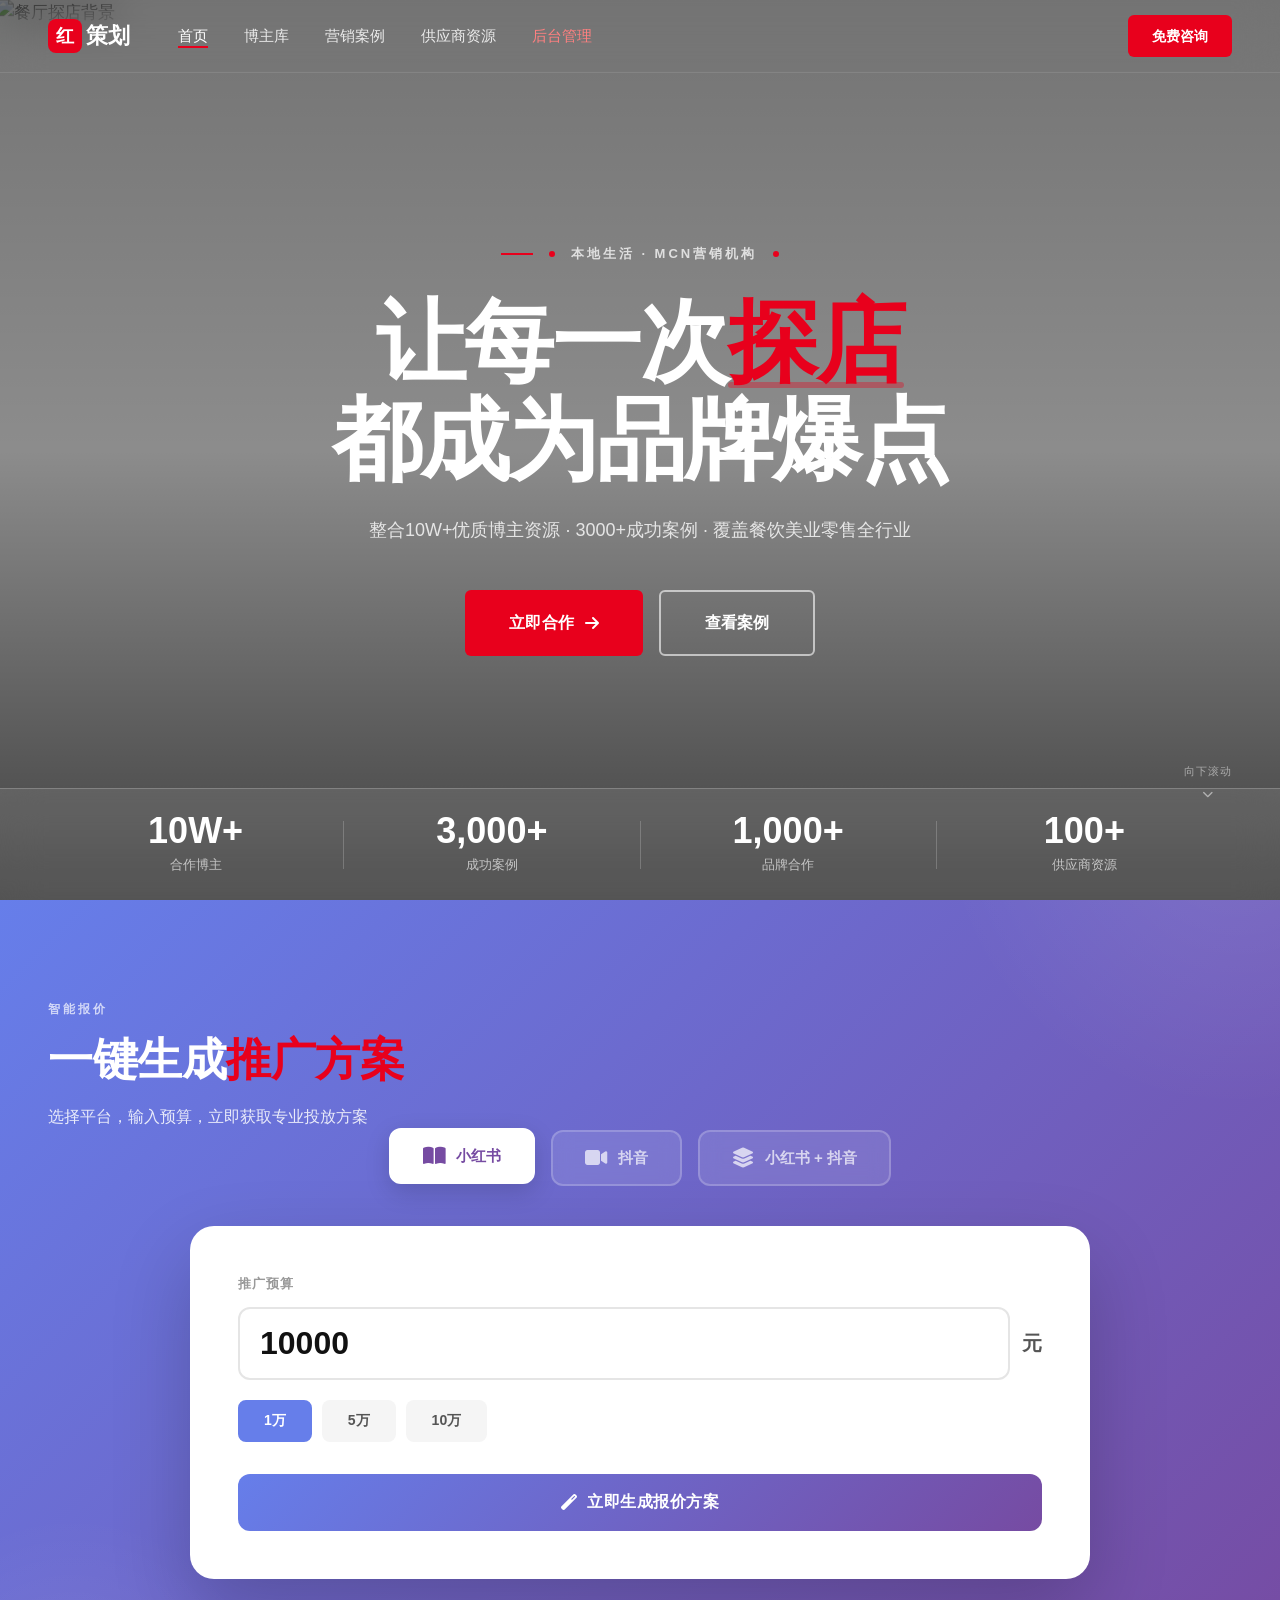
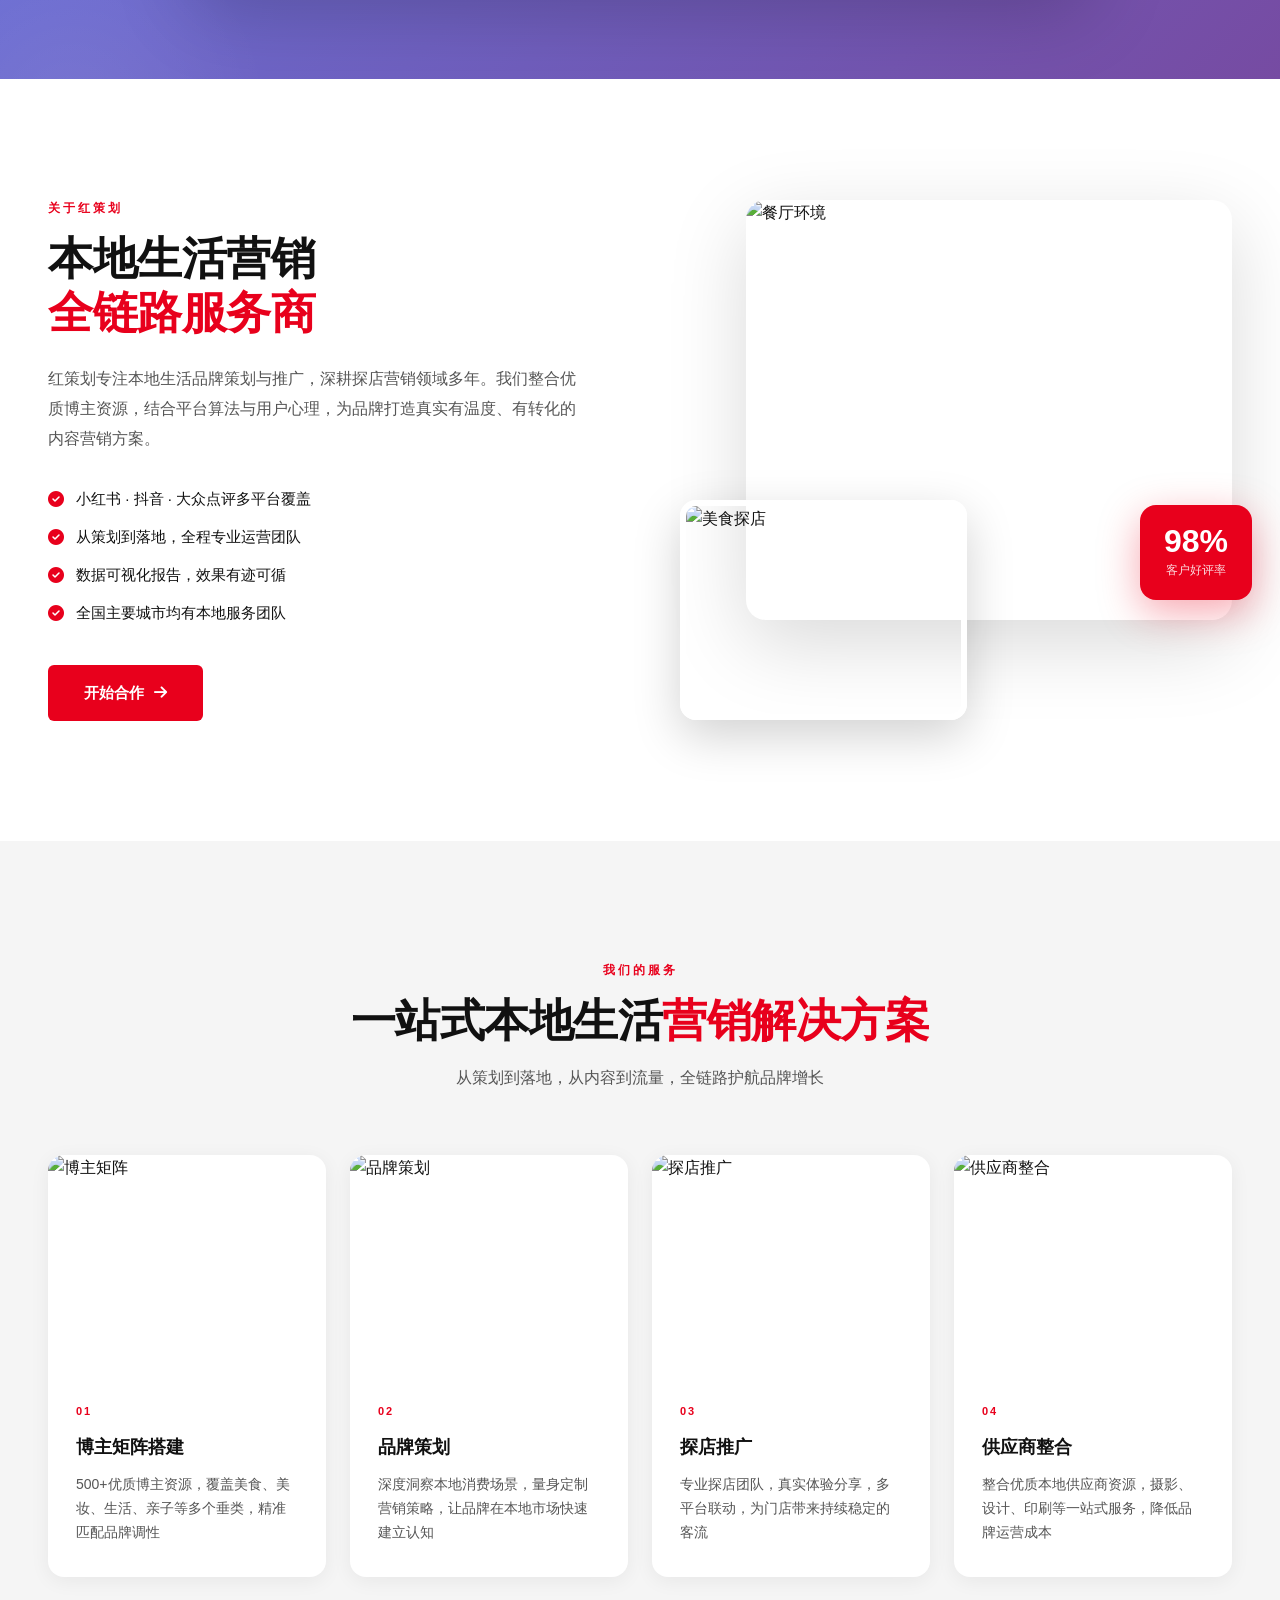
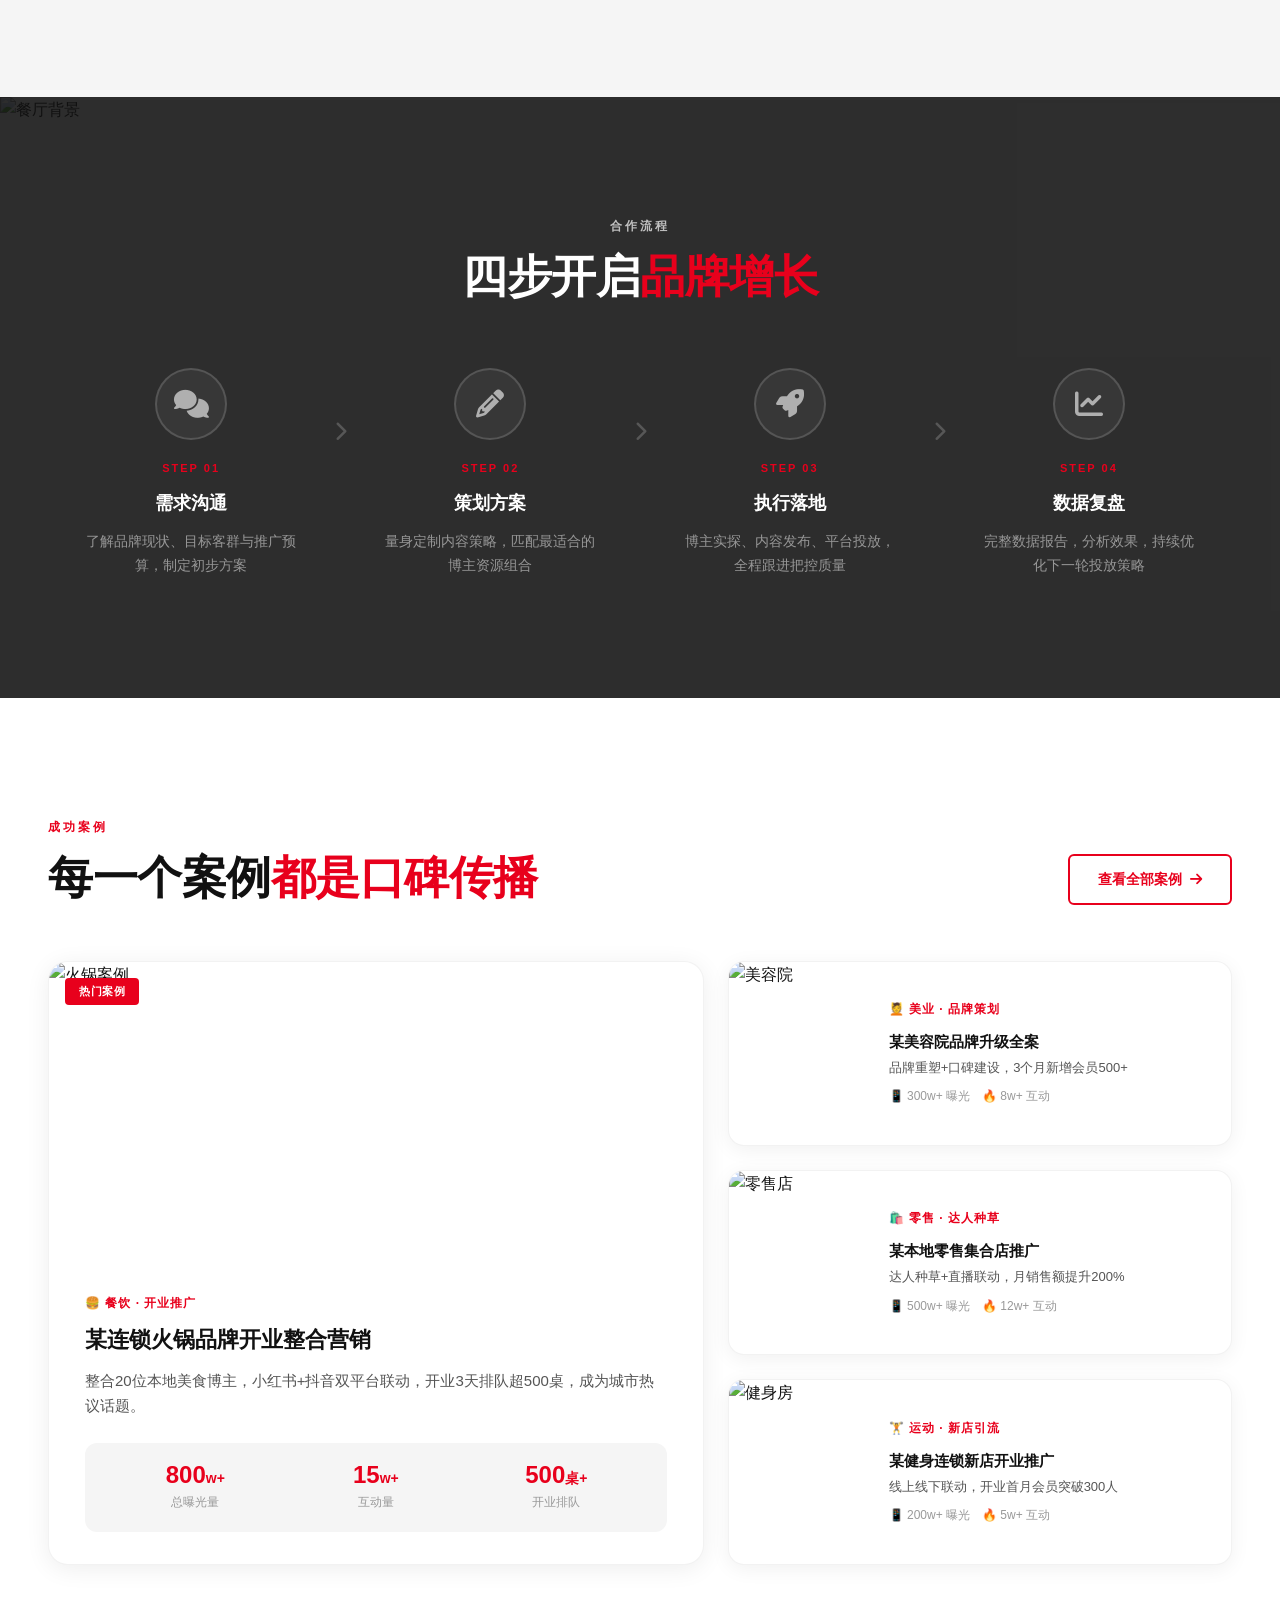
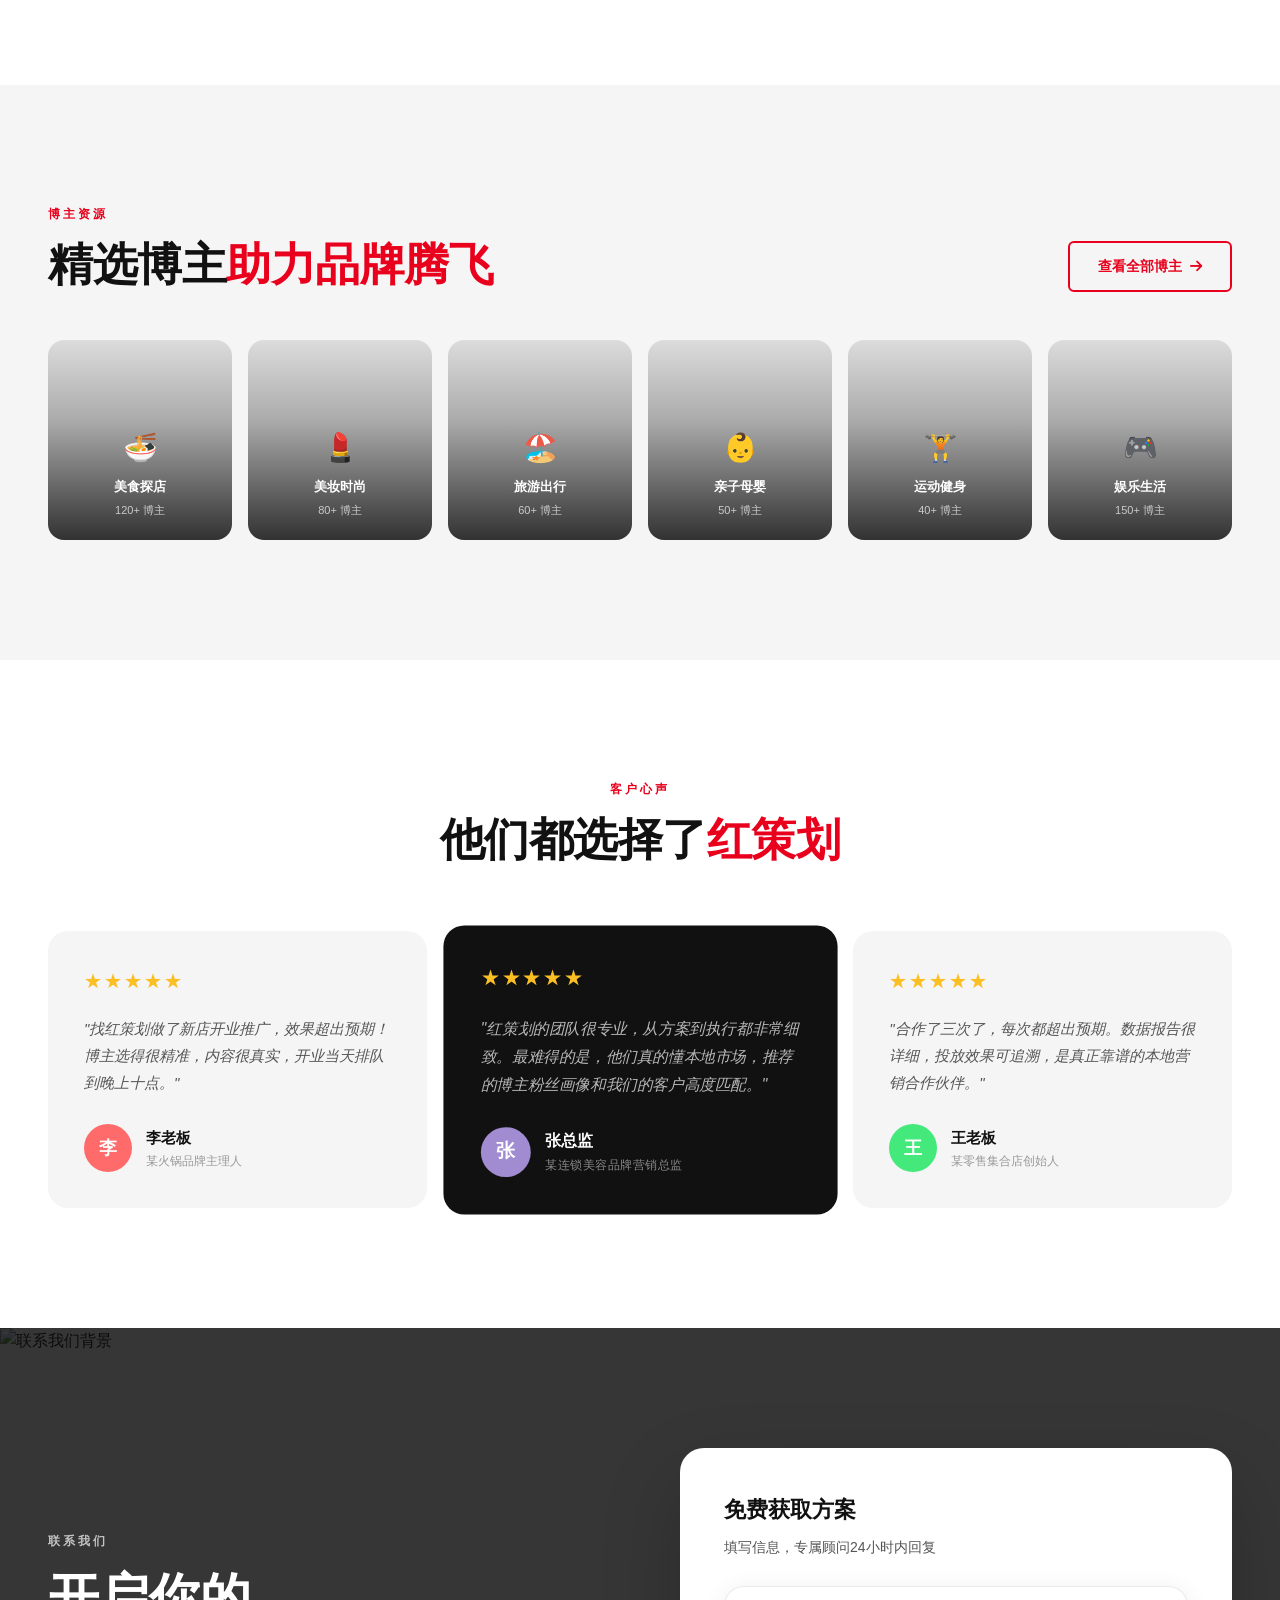
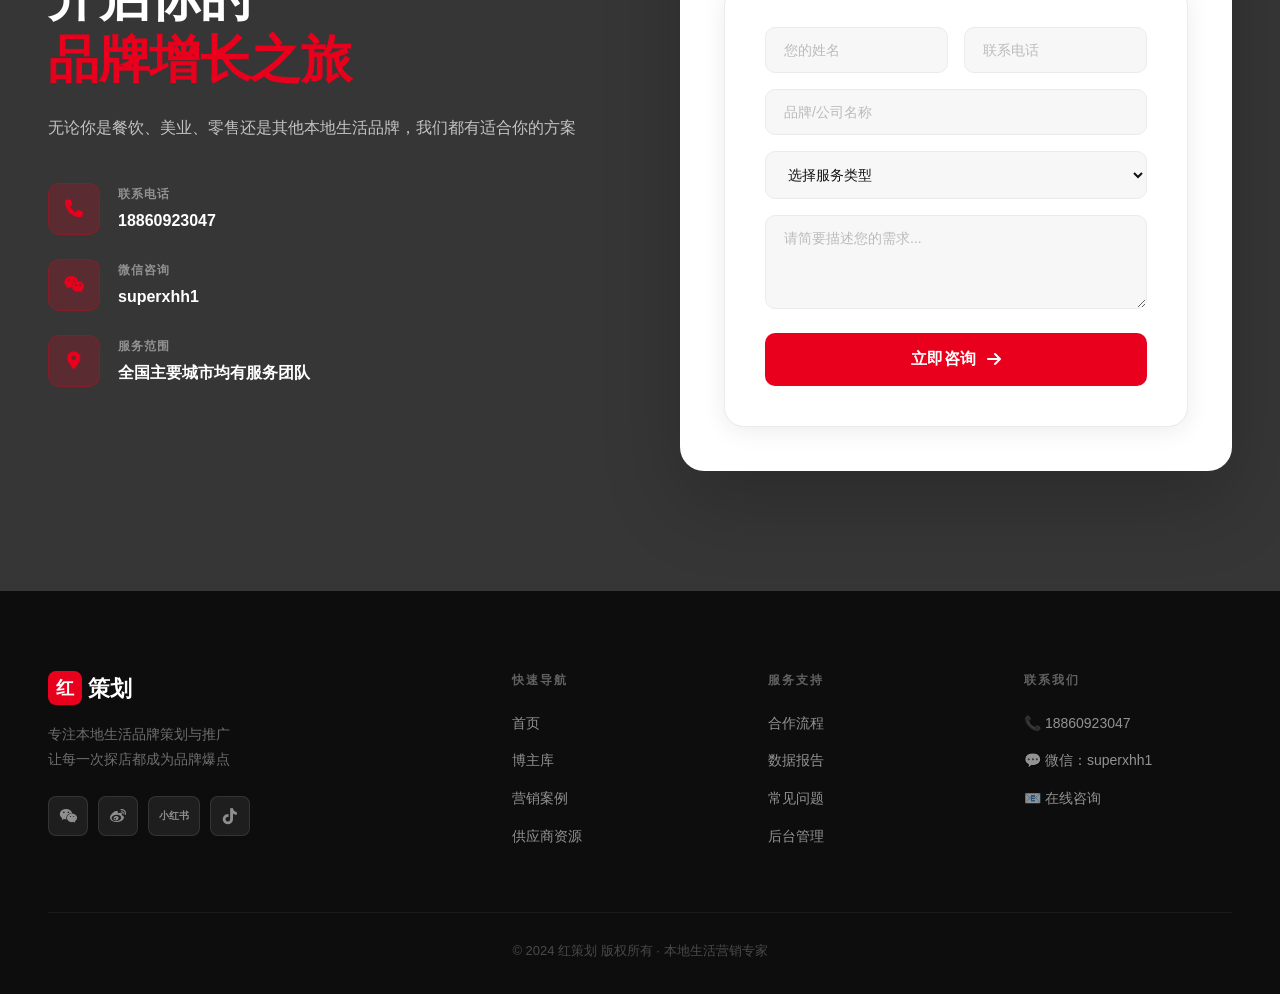
==== commit 4a8c5874: "修复双平台1w预算分配逻辑：改为小红书5000+抖音5000" ====
--- a/index.html
+++ b/index.html
@@ -108,6 +108,64 @@
         </div>
     </section>
 
+    <!-- ===== 智能报价生成器 ===== -->
+    <section class="quote-section" id="quote">
+        <div class="container">
+            <div class="quote-header">
+                <div class="section-label">智能报价</div>
+                <h2 class="section-title">一键生成<span class="text-red">推广方案</span></h2>
+                <p class="section-sub">选择平台，输入预算，立即获取专业投放方案</p>
+            </div>
+
+            <!-- 平台选择 -->
+            <div class="platform-selector">
+                <div class="platform-tabs">
+                    <button class="platform-tab active" data-platform="xiaohongshu">
+                        <i class="fas fa-book-open"></i>
+                        小红书
+                    </button>
+                    <button class="platform-tab" data-platform="douyin">
+                        <i class="fas fa-video"></i>
+                        抖音
+                    </button>
+                    <button class="platform-tab" data-platform="both">
+                        <i class="fas fa-layer-group"></i>
+                        小红书 + 抖音
+                    </button>
+                </div>
+            </div>
+
+            <!-- 报价内容区域 -->
+            <div class="quote-content">
+                <!-- 预算输入 -->
+                <div class="budget-input-wrapper">
+                    <div class="budget-label">推广预算</div>
+                    <div class="budget-input-row">
+                        <input type="number" id="budgetInput" class="budget-input" value="10000" min="5000" step="1000">
+                        <span class="budget-unit">元</span>
+                    </div>
+                    <div class="budget-presets">
+                        <button class="budget-preset active" data-value="10000">1万</button>
+                        <button class="budget-preset" data-value="50000">5万</button>
+                        <button class="budget-preset" data-value="100000">10万</button>
+                    </div>
+                    <div class="budget-note" id="budgetNote">* 最低预算 5000 元</div>
+                </div>
+
+                <!-- 生成按钮 -->
+                <button class="btn-generate-quote" id="generateBtn">
+                    <i class="fas fa-magic"></i>
+                    立即生成报价方案
+                </button>
+
+                <!-- 报价结果 -->
+                <div class="quote-result" id="quoteResult" style="display:none;">
+                    <!-- 动态生成 -->
+                </div>
+            </div>
+        </div>
+    </section>
+
     <!-- ===== 关于我们 ===== -->
     <section class="about-section">
         <div class="container">
@@ -584,5 +642,466 @@
 
     <script src="js/main.js"></script>
     <script src="js/home.js"></script>
+    <script>
+        // ========== 报价配置数据 ==========
+        const QUOTE_CONFIG = {
+            xiaohongshu: {
+                name: '小红书',
+                icon: 'fas fa-book-open',
+                // 基础配置（1w）
+                base: {
+                    budget: 10000,
+                    influencers: [
+                        { type: '头部流量KOL', count: 3, price: 1500, desc: '搭建消费场景，强势打入用户群体' },
+                        { type: '万粉KOC', count: 15, price: 200, desc: '原创图文-种草向' },
+                        { type: '千粉KOC', count: 14, price: 135, desc: '原创图文-种草向' },
+                        { type: '图文直发博主', count: 20, price: 30, desc: '原创图文-种草向' }
+                    ],
+                    dianping: { count: 32, desc: '探店达人同步分发' },
+                    services: ['策略拉起', '媒介执行', '整合复盘']
+                },
+                // 5w配置
+                mid: {
+                    budget: 50000,
+                    influencers: [
+                        { type: '优质蒲公英博主', count: 10, price: 2000, desc: '以商业流量进入城市市场，打造门店爆文' },
+                        { type: '头部流量KOL', count: 6, price: 2500, desc: '搭建消费场景，扩大品牌声量' },
+                        { type: '万粉KOC', count: 15, price: 333, desc: '原创图文-种草向' },
+                        { type: '千粉KOC', count: 20, price: 0, desc: '原创图文-种草向' }
+                    ],
+                    dianping: { count: 51, desc: '探店达人同步分发' },
+                    services: ['策略拉起', '媒介执行', '整合复盘']
+                },
+                // 10w配置（5w翻倍）
+                high: {
+                    budget: 100000,
+                    influencers: [
+                        { type: '优质蒲公英博主', count: 20, price: 2000, desc: '以商业流量进入城市市场，打造门店爆文' },
+                        { type: '头部流量KOL', count: 12, price: 2500, desc: '搭建消费场景，扩大品牌声量' },
+                        { type: '万粉KOC', count: 30, price: 333, desc: '原创图文-种草向' },
+                        { type: '千粉KOC', count: 40, price: 0, desc: '原创图文-种草向' }
+                    ],
+                    dianping: { count: 102, desc: '探店达人同步分发' },
+                    services: ['策略拉起', '媒介执行', '整合复盘']
+                }
+            },
+            douyin: {
+                name: '抖音',
+                icon: 'fas fa-video',
+                // 1w配置
+                base: {
+                    budget: 10000,
+                    influencers: [
+                        { type: '优质品宣博主', count: 2, price: 1600, desc: '扩散用户对品牌的认知度，强势打入用户群体' },
+                        { type: 'LV6', count: 5, price: 400, desc: '原创视频-转化向' },
+                        { type: 'LV5', count: 10, price: 200, desc: '原创视频-转化向' },
+                        { type: 'LV3', count: 10, price: 80, desc: '原创视频-转化向' }
+                    ],
+                    adBudget: 2000,
+                    services: ['策略拉起', '媒介执行', '整合复盘']
+                },
+                // 5w配置（1w翻5倍）
+                mid: {
+                    budget: 50000,
+                    influencers: [
+                        { type: '优质品宣博主', count: 10, price: 1600, desc: '扩散用户对品牌的认知度，强势打入用户群体' },
+                        { type: 'LV6', count: 25, price: 400, desc: '原创视频-转化向' },
+                        { type: 'LV5', count: 50, price: 200, desc: '原创视频-转化向' },
+                        { type: 'LV3', count: 50, price: 80, desc: '原创视频-转化向' }
+                    ],
+                    adBudget: 10000,
+                    services: ['策略拉起', '媒介执行', '整合复盘']
+                },
+                // 10w配置（5w翻倍）
+                high: {
+                    budget: 100000,
+                    influencers: [
+                        { type: '优质品宣博主', count: 20, price: 1600, desc: '扩散用户对品牌的认知度，强势打入用户群体' },
+                        { type: 'LV6', count: 50, price: 400, desc: '原创视频-转化向' },
+                        { type: 'LV5', count: 100, price: 200, desc: '原创视频-转化向' },
+                        { type: 'LV3', count: 100, price: 80, desc: '原创视频-转化向' }
+                    ],
+                    adBudget: 20000,
+                    services: ['策略拉起', '媒介执行', '整合复盘']
+                }
+            },
+            both: {
+                name: '小红书 + 抖音',
+                icon: 'fas fa-layer-group',
+                // 1w：小红书1w + 抖音1w
+                base: {
+                    budget: 10000,
+                    xiaohongshu: {
+                        budget: 5000,
+                        influencers: [
+                            { type: '头部流量KOL', count: 2, price: 1500, desc: '搭建消费场景，强势打入用户群体' },
+                            { type: '万粉KOC', count: 8, price: 200, desc: '原创图文-种草向' },
+                            { type: '千粉KOC', count: 7, price: 135, desc: '原创图文-种草向' }
+                        ],
+                        dianping: { count: 16, desc: '探店达人同步分发' }
+                    },
+                    douyin: {
+                        budget: 5000,
+                        influencers: [
+                            { type: '优质品宣博主', count: 1, price: 1600, desc: '扩散用户对品牌的认知度' },
+                            { type: 'LV6', count: 3, price: 400, desc: '原创视频-转化向' },
+                            { type: 'LV5', count: 5, price: 200, desc: '原创视频-转化向' }
+                        ],
+                        adBudget: 1000
+                    },
+                    services: ['策略拉起', '媒介执行', '整合复盘']
+                },
+                // 5w：小红书2.5w + 抖音2.5w
+                mid: {
+                    budget: 50000,
+                    xiaohongshu: {
+                        budget: 25000,
+                        influencers: [
+                            { type: '优质蒲公英博主', count: 5, price: 2000, desc: '以商业流量进入城市市场' },
+                            { type: '头部流量KOL', count: 3, price: 2500, desc: '搭建消费场景' },
+                            { type: '万粉KOC', count: 8, price: 333, desc: '原创图文-种草向' },
+                            { type: '千粉KOC', count: 10, price: 0, desc: '原创图文-种草向' }
+                        ],
+                        dianping: { count: 26, desc: '探店达人同步分发' }
+                    },
+                    douyin: {
+                        budget: 25000,
+                        influencers: [
+                            { type: '优质品宣博主', count: 5, price: 1600, desc: '扩散用户对品牌的认知度' },
+                            { type: 'LV6', count: 13, price: 400, desc: '原创视频-转化向' },
+                            { type: 'LV5', count: 25, price: 200, desc: '原创视频-转化向' },
+                            { type: 'LV3', count: 25, price: 80, desc: '原创视频-转化向' }
+                        ],
+                        adBudget: 5000
+                    },
+                    services: ['策略拉起', '媒介执行', '整合复盘']
+                },
+                // 10w：小红书5w + 抖音5w
+                high: {
+                    budget: 100000,
+                    xiaohongshu: {
+                        budget: 50000,
+                        influencers: [
+                            { type: '优质蒲公英博主', count: 10, price: 2000, desc: '以商业流量进入城市市场' },
+                            { type: '头部流量KOL', count: 6, price: 2500, desc: '搭建消费场景' },
+                            { type: '万粉KOC', count: 15, price: 333, desc: '原创图文-种草向' },
+                            { type: '千粉KOC', count: 20, price: 0, desc: '原创图文-种草向' }
+                        ],
+                        dianping: { count: 51, desc: '探店达人同步分发' }
+                    },
+                    douyin: {
+                        budget: 50000,
+                        influencers: [
+                            { type: '优质品宣博主', count: 10, price: 1600, desc: '扩散用户对品牌的认知度' },
+                            { type: 'LV6', count: 25, price: 400, desc: '原创视频-转化向' },
+                            { type: 'LV5', count: 50, price: 200, desc: '原创视频-转化向' },
+                            { type: 'LV3', count: 50, price: 80, desc: '原创视频-转化向' }
+                        ],
+                        adBudget: 10000
+                    },
+                    services: ['策略拉起', '媒介执行', '整合复盘']
+                }
+            }
+        };
+
+        // ========== 平台和预算选择逻辑 ==========
+        let currentPlatform = 'xiaohongshu';
+        let currentBudget = 10000;
+
+        // 平台切换
+        document.querySelectorAll('.platform-tab').forEach(tab => {
+            tab.addEventListener('click', () => {
+                document.querySelectorAll('.platform-tab').forEach(t => t.classList.remove('active'));
+                tab.classList.add('active');
+                currentPlatform = tab.dataset.platform;
+            });
+        });
+
+        // 预算预设切换
+        document.querySelectorAll('.budget-preset').forEach(preset => {
+            preset.addEventListener('click', () => {
+                document.querySelectorAll('.budget-preset').forEach(p => p.classList.remove('active'));
+                preset.classList.add('active');
+                currentBudget = parseInt(preset.dataset.value);
+                document.getElementById('budgetInput').value = currentBudget;
+                document.getElementById('quoteResult').style.display = 'none';
+            });
+        });
+
+        // 预算输入
+        document.getElementById('budgetInput').addEventListener('input', (e) => {
+            currentBudget = parseInt(e.target.value);
+            if (currentBudget < 5000) {
+                document.getElementById('budgetNote').style.display = 'block';
+                document.getElementById('budgetNote').style.color = '#ff4757';
+            } else {
+                document.getElementById('budgetNote').style.display = 'none';
+                // 取消预设激活
+                document.querySelectorAll('.budget-preset').forEach(p => p.classList.remove('active'));
+            }
+        });
+
+        // ========== 生成报价方案 ==========
+        document.getElementById('generateBtn').addEventListener('click', generateQuote);
+
+        function generateQuote() {
+            if (currentBudget < 5000) {
+                alert('最低预算为 5000 元');
+                return;
+            }
+
+            let config;
+            let quoteHtml = '';
+
+            // 根据预算选择配置档次
+            if (currentBudget < 30000) {
+                config = QUOTE_CONFIG[currentPlatform].base;
+            } else if (currentBudget < 80000) {
+                config = QUOTE_CONFIG[currentPlatform].mid;
+            } else {
+                config = QUOTE_CONFIG[currentPlatform].high;
+            }
+
+            // 计算比例因子
+            let factor = currentBudget / config.budget;
+            let totalInfluencers = 0;
+            let totalBudget = 0;
+
+            // 生成报价HTML
+            if (currentPlatform === 'both') {
+                // 双平台
+                quoteHtml = generateBothPlatformQuote(config, factor);
+            } else {
+                // 单平台
+                quoteHtml = generateSinglePlatformQuote(currentPlatform, config, factor);
+            }
+
+            // 显示结果
+            document.getElementById('quoteResult').innerHTML = quoteHtml;
+            document.getElementById('quoteResult').style.display = 'block';
+
+            // 滚动到结果区域
+            document.getElementById('quoteResult').scrollIntoView({ behavior: 'smooth', block: 'nearest' });
+        }
+
+        function generateSinglePlatformQuote(platform, config, factor) {
+            let html = '';
+            let totalInfluencers = 0;
+            let influencerCost = 0;
+
+            html += `<div class="quote-header-row">
+                <h3><i class="${QUOTE_CONFIG[platform].icon}"></i> ${QUOTE_CONFIG[platform].name}推广方案</h3>
+                <div class="quote-budget">预算：¥${currentBudget.toLocaleString()}</div>
+            </div>`;
+
+            // 达人矩阵
+            html += `<div class="quote-section">
+                <h4>📱 达人矩阵</h4>
+                <div class="influencer-list">`;
+
+            config.influencers.forEach(item => {
+                let count = Math.round(item.count * factor);
+                if (count < 1 && item.count > 0) count = 1;
+                let cost = count * item.price;
+                influencerCost += cost;
+                totalInfluencers += count;
+
+                html += `<div class="influencer-item">
+                    <div class="ii-type">${item.type}</div>
+                    <div class="ii-details">
+                        <div class="ii-count">${count}人</div>
+                        <div class="ii-desc">${item.desc}</div>
+                    </div>
+                    <div class="ii-price">${cost > 0 ? '¥' + cost.toLocaleString() : '赠送'}</div>
+                </div>`;
+            });
+
+            html += `</div></div>`;
+
+            // 点评笔记（小红书）
+            if (config.dianping) {
+                let dianpingCount = Math.round(config.dianping.count * factor);
+                html += `<div class="quote-section">
+                    <h4>📝 大众点评笔记</h4>
+                    <div class="dianping-item">
+                        <div class="di-count">${dianpingCount}篇</div>
+                        <div class="di-desc">${config.dianping.desc}</div>
+                        <div class="di-price">赠送</div>
+                    </div>
+                </div>`;
+            }
+
+            // 投流（抖音）
+            if (config.adBudget) {
+                let adBudget = Math.round(config.adBudget * factor);
+                html += `<div class="quote-section">
+                    <h4>💰 平台投流</h4>
+                    <div class="ad-item">
+                        <div class="ad-type">本地推投流</div>
+                        <div class="ad-desc">官方投流，促转化</div>
+                        <div class="ad-price">¥${adBudget.toLocaleString()}</div>
+                    </div>
+                </div>`;
+            }
+
+            // 增值服务
+            html += `<div class="quote-section">
+                <h4>🎁 增值服务（免费）</h4>
+                <div class="service-tags">`;
+            config.services.forEach(service => {
+                html += `<span class="service-tag">${service}</span>`;
+            });
+            html += `</div></div>`;
+
+            // 留资表单
+            html += `<div class="quote-contact">
+                <h4>💬 获取完整方案</h4>
+                <p>填写联系方式，专业顾问24小时内联系您</p>
+                <form class="quote-form" onsubmit="submitQuoteForm(event, '${platform}', ${currentBudget})">
+                    <input type="text" class="qf-input" placeholder="您的姓名" required>
+                    <input type="tel" class="qf-input" placeholder="联系电话" required>
+                    <input type="text" class="qf-input" placeholder="品牌/公司名称">
+                    <button type="submit" class="btn-submit-quote">提交申请</button>
+                </form>
+            </div>`;
+
+            return html;
+        }
+
+        function generateBothPlatformQuote(config, factor) {
+            let html = '';
+            // 双平台1w预算特殊处理：按5000+5000分配，不使用factor
+            let xhsFactor, dyFactor, xhsDisplayBudget, dyDisplayBudget;
+
+            if (currentBudget === 10000) {
+                // 1w预算：各5000
+                xhsFactor = 0.5;
+                dyFactor = 0.5;
+                xhsDisplayBudget = 5000;
+                dyDisplayBudget = 5000;
+            } else {
+                // 5w/10w等：按5:5分配
+                xhsFactor = factor;
+                dyFactor = factor;
+                xhsDisplayBudget = Math.round(currentBudget / 2);
+                dyDisplayBudget = Math.round(currentBudget / 2);
+            }
+
+            html += `<div class="quote-header-row">
+                <h3><i class="${QUOTE_CONFIG.both.icon}"></i> ${QUOTE_CONFIG.both.name}整合方案</h3>
+                <div class="quote-budget">预算：¥${currentBudget.toLocaleString()}</div>
+            </div>`;
+
+            // 小红书部分
+            html += `<div class="platform-split xiaohongshu">
+                <h4>📕 小红书部分（¥${xhsDisplayBudget.toLocaleString()}）</h4>
+                <div class="influencer-list">`;
+
+            config.xiaohongshu.influencers.forEach(item => {
+                let count = Math.round(item.count * xhsFactor);
+                if (count < 1 && item.count > 0) count = 1;
+                html += `<div class="influencer-item">
+                    <div class="ii-type">${item.type}</div>
+                    <div class="ii-details">
+                        <div class="ii-count">${count}人</div>
+                        <div class="ii-desc">${item.desc}</div>
+                    </div>
+                    <div class="ii-price">达人投放</div>
+                </div>`;
+            });
+
+            let dianpingCount = Math.round(config.xiaohongshu.dianping.count * xhsFactor);
+            html += `<div class="influencer-item">
+                <div class="ii-type">点评笔记</div>
+                <div class="ii-details">
+                    <div class="ii-count">${dianpingCount}篇</div>
+                    <div class="ii-desc">${config.xiaohongshu.dianping.desc}</div>
+                </div>
+                <div class="ii-price">赠送</div>
+            </div>`;
+
+            html += `</div></div>`;
+
+            // 抖音部分
+            html += `<div class="platform-split douyin">
+                <h4>🎵 抖音部分（¥${dyDisplayBudget.toLocaleString()}）</h4>
+                <div class="influencer-list">`;
+
+            config.douyin.influencers.forEach(item => {
+                let count = Math.round(item.count * dyFactor);
+                if (count < 1 && item.count > 0) count = 1;
+                html += `<div class="influencer-item">
+                    <div class="ii-type">${item.type}</div>
+                    <div class="ii-details">
+                        <div class="ii-count">${count}人</div>
+                        <div class="ii-desc">${item.desc}</div>
+                    </div>
+                    <div class="ii-price">达人投放</div>
+                </div>`;
+            });
+
+            let adBudget = Math.round(config.douyin.adBudget * dyFactor);
+            html += `<div class="influencer-item">
+                <div class="ii-type">本地推投流</div>
+                <div class="ii-details">
+                    <div class="ii-count">-</div>
+                    <div class="ii-desc">官方投流，促转化</div>
+                </div>
+                <div class="ii-price">¥${adBudget.toLocaleString()}</div>
+            </div>`;
+
+            html += `</div></div>`;
+
+            // 增值服务
+            html += `<div class="quote-section">
+                <h4>🎁 增值服务（免费）</h4>
+                <div class="service-tags">`;
+            config.services.forEach(service => {
+                html += `<span class="service-tag">${service}</span>`;
+            });
+            html += `</div></div>`;
+
+            // 留资表单
+            html += `<div class="quote-contact">
+                <h4>💬 获取完整方案</h4>
+                <p>填写联系方式，专业顾问24小时内联系您</p>
+                <form class="quote-form" onsubmit="submitQuoteForm(event, 'both', ${currentBudget})">
+                    <input type="text" class="qf-input" placeholder="您的姓名" required>
+                    <input type="tel" class="qf-input" placeholder="联系电话" required>
+                    <input type="text" class="qf-input" placeholder="品牌/公司名称">
+                    <button type="submit" class="btn-submit-quote">提交申请</button>
+                </form>
+            </div>`;
+
+            return html;
+        }
+
+        // ========== 提交询盘 ==========
+        async function submitQuoteForm(event, platform, budget) {
+            event.preventDefault();
+            const form = event.target;
+            const formData = new FormData(form);
+
+            const data = {
+                name: form.querySelector('input:nth-of-type(1)').value,
+                phone: form.querySelector('input:nth-of-type(2)').value,
+                company: form.querySelector('input:nth-of-type(3)').value,
+                platform: platform,
+                budget: budget,
+                createTime: new Date().toISOString(),
+                status: 'new'
+            };
+
+            try {
+                const db = await window.app.database();
+                await db.collection('hc_inquiries').add(data);
+                alert('提交成功！我们的顾问会在24小时内联系您。');
+                form.reset();
+            } catch (error) {
+                console.error('提交失败:', error);
+                alert('提交失败，请稍后重试或直接联系我们：18860923047');
+            }
+        }
+    </script>
 </body>
 </html>
--- a/css/style.css
+++ b/css/style.css
@@ -29,14 +29,24 @@
     --shadow: 0 4px 24px rgba(0,0,0,0.08);
     --shadow-lg: 0 12px 48px rgba(0,0,0,0.12);
 
-    /* 后台深色变量（admin专用，以--admin-前缀区分） */
-    --admin-bg: #0d0d0d;
-    --admin-bg2: #141414;
-    --admin-card: #1e1e1e;
+    /* 后台深色变量（赛博深空科技风） */
+    --admin-bg: #0f0f13;
+    --admin-bg2: #121218;
+    --admin-card: rgba(26,26,32,0.80);
     --admin-border: rgba(255,255,255,0.08);
-    --admin-text: #ffffff;
-    --admin-text-sub: rgba(255,255,255,0.6);
-    --admin-text-muted: rgba(255,255,255,0.35);
+    --admin-text: #f0f0f8;
+    --admin-text-sub: rgba(240,240,248,0.60);
+    --admin-text-muted: rgba(240,240,248,0.32);
+    /* 霓虹科技色系 */
+    --neon-cyan:   #00eeff;
+    --neon-purple: #a855f7;
+    --neon-pink:   #ff00ff;
+    --neon-green:  #00ff66;
+    --neon-amber:  #ffaa00;
+    --neon-red:    #ff4757;
+    /* 兼容旧变量 */
+    --neon-yellow: #ffaa00;
+    --neon-blue:   #00eeff;
 }
 
 html { scroll-behavior: smooth; }
@@ -1682,132 +1692,232 @@
 .supplier-contact:hover { background: var(--primary-dark); }
 
 /* ============================
-   后台管理 (深色主题独立)
+   后台管理 - 赛博深空科技风
    ============================ */
+
 .admin-layout {
     display: flex;
     min-height: 100vh;
     padding-top: 60px;
-    background: var(--admin-bg);
-}
-
+    background: linear-gradient(180deg, #0f0f13 0%, #121218 100%);
+    position: relative;
+}
+
+/* 深空背景噪点纹理 */
+.admin-layout::before {
+    content: '';
+    position: fixed;
+    inset: 0;
+    background:
+        radial-gradient(ellipse 800px 600px at 0% 0%,   rgba(0,238,255,0.04)  0%, transparent 60%),
+        radial-gradient(ellipse 600px 800px at 100% 100%, rgba(168,85,247,0.04) 0%, transparent 60%),
+        radial-gradient(ellipse 400px 400px at 50% 50%,  rgba(255,0,255,0.02)  0%, transparent 70%);
+    pointer-events: none;
+    z-index: 0;
+}
+
+/* ---- 侧边栏 ---- */
 .admin-sidebar {
     width: 240px;
-    background: var(--admin-bg2);
-    border-right: 1px solid var(--admin-border);
-    padding: 24px 0;
+    background: rgba(15,15,20,0.95);
+    border-right: 1px solid rgba(255,255,255,0.06);
+    padding: 20px 0;
     position: fixed;
     top: 60px;
     bottom: 0;
     overflow-y: auto;
-}
-
-.sidebar-section { margin-bottom: 8px; }
+    z-index: 10;
+    backdrop-filter: blur(20px);
+}
+
+.sidebar-section { margin-bottom: 4px; }
 
 .sidebar-section-title {
-    font-size: 11px;
-    font-weight: 700;
-    color: var(--admin-text-muted);
-    padding: 8px 20px 4px;
+    font-size: 10px;
+    font-weight: 700;
+    color: rgba(255,255,255,0.2);
+    padding: 10px 20px 4px;
     text-transform: uppercase;
-    letter-spacing: 1px;
+    letter-spacing: 2px;
 }
 
 .sidebar-item {
     display: flex;
     align-items: center;
-    gap: 12px;
-    padding: 10px 20px;
-    color: var(--admin-text-sub);
-    font-size: 14px;
+    gap: 10px;
+    padding: 9px 20px;
+    color: rgba(255,255,255,0.45);
+    font-size: 13.5px;
     cursor: pointer;
     transition: all 0.2s;
     text-decoration: none;
-    border-left: 3px solid transparent;
-}
-
-.sidebar-item:hover,
+    border-left: 2px solid transparent;
+    position: relative;
+}
+
+.sidebar-item:hover {
+    color: rgba(255,255,255,0.85);
+    background: rgba(255,255,255,0.04);
+    border-left-color: rgba(0,238,255,0.5);
+}
+
 .sidebar-item.active {
     color: white;
-    background: rgba(232,0,28,0.08);
-    border-left-color: var(--primary);
-}
-
-.sidebar-item i { width: 18px; text-align: center; }
-
+    background: rgba(0,238,255,0.06);
+    border-left-color: var(--neon-cyan);
+}
+
+.sidebar-item.active i {
+    color: var(--neon-cyan);
+    filter: drop-shadow(0 0 4px rgba(0,238,255,0.7));
+}
+
+.sidebar-item i {
+    width: 16px;
+    text-align: center;
+    font-size: 13px;
+    color: rgba(255,255,255,0.3);
+    transition: all 0.2s;
+}
+.sidebar-item:hover i { color: rgba(0,238,255,0.7); }
+
+/* ---- 主内容区 ---- */
 .admin-main {
     flex: 1;
     margin-left: 240px;
     padding: 32px;
-    background: var(--admin-bg);
+    background: transparent;
     min-height: calc(100vh - 60px);
+    color: var(--admin-text);
+    position: relative;
+    z-index: 1;
+}
+
+/* ---- 页面标题 ---- */
+.admin-header {
+    display: flex;
+    align-items: center;
+    justify-content: space-between;
+    margin-bottom: 28px;
+}
+
+.admin-header h1 {
+    font-size: 22px;
+    font-weight: 700;
     color: white;
-}
-
-.admin-header {
-    display: flex;
-    align-items: center;
-    justify-content: space-between;
-    margin-bottom: 32px;
-}
-
-.admin-header h1 {
-    font-size: 24px;
-    font-weight: 800;
-    color: white;
-}
-
+    letter-spacing: 0.5px;
+}
+
+/* ---- 统计卡片行 ---- */
 .admin-stats-row {
     display: grid;
     grid-template-columns: repeat(4, 1fr);
-    gap: 20px;
-    margin-bottom: 32px;
-}
-
+    gap: 16px;
+    margin-bottom: 24px;
+}
+
+/* 毛玻璃统计卡片 */
 .admin-stat-card {
-    background: var(--admin-card);
-    border: 1px solid var(--admin-border);
-    border-radius: var(--radius);
-    padding: 24px;
+    background: rgba(26,26,32,0.80);
+    border: 1px solid rgba(255,255,255,0.08);
+    border-radius: 14px;
+    padding: 20px 22px;
     display: flex;
     align-items: center;
     gap: 16px;
-}
+    position: relative;
+    overflow: hidden;
+    backdrop-filter: blur(12px);
+    -webkit-backdrop-filter: blur(12px);
+    transition: transform 0.25s ease, box-shadow 0.25s ease, border-color 0.25s ease;
+    cursor: default;
+}
+
+/* 卡片顶部渐变亮线 */
+.admin-stat-card::before {
+    content: '';
+    position: absolute;
+    top: 0; left: 0; right: 0;
+    height: 1px;
+    opacity: 0.6;
+}
+.admin-stat-card:nth-child(1)::before { background: linear-gradient(90deg, transparent, var(--neon-cyan), transparent); }
+.admin-stat-card:nth-child(2)::before { background: linear-gradient(90deg, transparent, var(--neon-purple), transparent); }
+.admin-stat-card:nth-child(3)::before { background: linear-gradient(90deg, transparent, var(--neon-green), transparent); }
+.admin-stat-card:nth-child(4)::before { background: linear-gradient(90deg, transparent, var(--neon-amber), transparent); }
+
+/* 右上角内辉光 */
+.admin-stat-card::after {
+    content: '';
+    position: absolute;
+    top: -30px; right: -30px;
+    width: 80px; height: 80px;
+    border-radius: 50%;
+    opacity: 0.07;
+    filter: blur(20px);
+}
+.admin-stat-card:nth-child(1)::after { background: var(--neon-cyan); }
+.admin-stat-card:nth-child(2)::after { background: var(--neon-purple); }
+.admin-stat-card:nth-child(3)::after { background: var(--neon-green); }
+.admin-stat-card:nth-child(4)::after { background: var(--neon-amber); }
+
+.admin-stat-card:hover {
+    transform: translateY(-2px);
+    border-color: rgba(255,255,255,0.14);
+    box-shadow: 0 8px 32px rgba(0,0,0,0.3);
+}
+.admin-stat-card:nth-child(1):hover { box-shadow: 0 8px 32px rgba(0,238,255,0.08); }
+.admin-stat-card:nth-child(2):hover { box-shadow: 0 8px 32px rgba(168,85,247,0.08); }
+.admin-stat-card:nth-child(3):hover { box-shadow: 0 8px 32px rgba(0,255,102,0.08); }
+.admin-stat-card:nth-child(4):hover { box-shadow: 0 8px 32px rgba(255,170,0,0.08); }
 
 .admin-stat-icon {
-    width: 48px;
-    height: 48px;
-    border-radius: 12px;
+    width: 44px;
+    height: 44px;
+    border-radius: 10px;
     display: flex;
     align-items: center;
     justify-content: center;
-    font-size: 22px;
+    font-size: 20px;
     flex-shrink: 0;
+    border: 1px solid rgba(255,255,255,0.07);
 }
 
 .admin-stat-num {
-    font-size: 28px;
-    font-weight: 900;
-    color: white;
+    font-size: 30px;
+    font-weight: 800;
+    color: #ffffff;
+    line-height: 1;
+    letter-spacing: -0.5px;
 }
 
 .admin-stat-label {
-    font-size: 12px;
+    font-size: 11px;
     color: var(--admin-text-muted);
-    margin-top: 2px;
-}
-
+    margin-top: 5px;
+    font-weight: 500;
+    letter-spacing: 0.3px;
+}
+
+/* ---- 表格卡片 ---- */
 .admin-table-card {
-    background: var(--admin-card);
-    border: 1px solid var(--admin-border);
-    border-radius: var(--radius);
+    background: rgba(18,18,24,0.75);
+    border: 1px solid rgba(255,255,255,0.07);
+    border-radius: 14px;
     overflow: hidden;
-    margin-bottom: 24px;
+    margin-bottom: 20px;
+    backdrop-filter: blur(12px);
+    -webkit-backdrop-filter: blur(12px);
+    transition: border-color 0.2s;
+}
+
+.admin-table-card:hover {
+    border-color: rgba(255,255,255,0.11);
 }
 
 .table-header {
-    padding: 20px 24px;
-    border-bottom: 1px solid var(--admin-border);
+    padding: 18px 22px;
+    border-bottom: 1px solid rgba(255,255,255,0.05);
     display: flex;
     align-items: center;
     justify-content: space-between;
@@ -1815,15 +1925,21 @@
     gap: 12px;
 }
 
-.table-header h3 { font-size: 16px; font-weight: 700; color: white; }
-
+.table-header h3 {
+    font-size: 14px;
+    font-weight: 700;
+    color: rgba(255,255,255,0.85);
+    letter-spacing: 0.3px;
+}
+
+/* ---- 按钮 ---- */
 .btn-add {
-    background: var(--primary);
-    color: white;
-    border: none;
+    background: linear-gradient(135deg, rgba(0,238,255,0.15), rgba(168,85,247,0.15));
+    color: rgba(255,255,255,0.9);
+    border: 1px solid rgba(0,238,255,0.25);
     border-radius: 8px;
-    padding: 8px 18px;
-    font-size: 13px;
+    padding: 7px 16px;
+    font-size: 12.5px;
     font-weight: 600;
     cursor: pointer;
     font-family: inherit;
@@ -1831,10 +1947,18 @@
     display: flex;
     align-items: center;
     gap: 6px;
-}
-
-.btn-add:hover { opacity: 0.85; }
-
+    backdrop-filter: blur(8px);
+}
+
+.btn-add:hover {
+    background: linear-gradient(135deg, rgba(0,238,255,0.25), rgba(168,85,247,0.25));
+    border-color: rgba(0,238,255,0.5);
+    color: white;
+    transform: translateY(-1px);
+    box-shadow: 0 4px 16px rgba(0,238,255,0.15);
+}
+
+/* ---- 表格 ---- */
 table {
     width: 100%;
     border-collapse: collapse;
@@ -1842,87 +1966,103 @@
 
 th, td {
     text-align: left;
-    padding: 14px 20px;
+    padding: 12px 20px;
     font-size: 13px;
-    border-bottom: 1px solid var(--admin-border);
+    border-bottom: 1px solid rgba(255,255,255,0.04);
 }
 
 th {
-    color: var(--admin-text-muted);
+    color: rgba(255,255,255,0.28);
     font-weight: 600;
-    font-size: 12px;
+    font-size: 11px;
     text-transform: uppercase;
-    letter-spacing: 0.5px;
+    letter-spacing: 0.8px;
     background: rgba(255,255,255,0.02);
 }
 
 td { color: var(--admin-text-sub); }
 
 tr:last-child td { border-bottom: none; }
-tr:hover td { background: rgba(255,255,255,0.02); }
+tr:hover td {
+    background: rgba(255,255,255,0.02);
+    color: rgba(255,255,255,0.78);
+}
 
 .table-avatar {
-    width: 32px;
-    height: 32px;
+    width: 30px;
+    height: 30px;
     border-radius: 50%;
     display: inline-flex;
     align-items: center;
     justify-content: center;
-    font-size: 12px;
+    font-size: 11px;
     font-weight: 700;
     color: white;
     margin-right: 8px;
     vertical-align: middle;
+    border: 1px solid rgba(255,255,255,0.1);
 }
 
 .status-badge {
-    padding: 3px 10px;
-    border-radius: 4px;
+    padding: 2px 9px;
+    border-radius: 20px;
     font-size: 11px;
     font-weight: 600;
+    letter-spacing: 0.3px;
 }
 
 .status-active {
-    background: rgba(34,197,94,0.15);
-    color: #22c55e;
+    background: rgba(0,255,102,0.08);
+    color: var(--neon-green);
+    border: 1px solid rgba(0,255,102,0.18);
 }
 
 .status-pending {
-    background: rgba(255,165,2,0.15);
-    color: #ffa502;
-}
-
-.table-actions {
-    display: flex;
-    gap: 8px;
-}
+    background: rgba(255,170,0,0.08);
+    color: var(--neon-amber);
+    border: 1px solid rgba(255,170,0,0.18);
+}
+
+.table-actions { display: flex; gap: 6px; }
 
 .btn-edit, .btn-delete {
-    border: none;
+    border: 1px solid transparent;
     border-radius: 6px;
-    padding: 5px 12px;
+    padding: 4px 11px;
     font-size: 12px;
     cursor: pointer;
     font-family: inherit;
     font-weight: 600;
-    transition: all 0.2s;
+    transition: all 0.18s;
 }
 
 .btn-edit {
-    background: rgba(255,255,255,0.08);
-    color: white;
+    background: rgba(255,255,255,0.05);
+    border-color: rgba(255,255,255,0.08);
+    color: rgba(255,255,255,0.55);
 }
 
 .btn-delete {
-    background: rgba(232,0,28,0.12);
-    color: var(--primary);
-}
-
-.btn-edit:hover { background: rgba(255,255,255,0.15); }
-.btn-delete:hover { background: var(--primary); color: white; }
+    background: rgba(255,71,87,0.07);
+    border-color: rgba(255,71,87,0.14);
+    color: rgba(255,71,87,0.7);
+}
+
+.btn-edit:hover {
+    background: rgba(0,238,255,0.1);
+    border-color: rgba(0,238,255,0.3);
+    color: var(--neon-cyan);
+    transform: translateY(-1px);
+}
+.btn-delete:hover {
+    background: rgba(255,71,87,0.18);
+    border-color: rgba(255,71,87,0.35);
+    color: #ff4757;
+    transform: translateY(-1px);
+}
 
 /* ============================
-   弹窗 (后台使用)
+   弹窗 (后台使用) - 赛博深空风
    ============================ */
 .modal-overlay {
     position: fixed;
@@ -1930,15 +2070,16 @@
     left: 0;
     right: 0;
     bottom: 0;
-    background: rgba(0,0,0,0.7);
-    backdrop-filter: blur(8px);
+    background: rgba(0,0,0,0.75);
+    backdrop-filter: blur(16px);
+    -webkit-backdrop-filter: blur(16px);
     z-index: 2000;
     display: flex;
     align-items: center;
     justify-content: center;
     opacity: 0;
     visibility: hidden;
-    transition: all 0.3s;
+    transition: all 0.25s;
 }
 
 .modal-overlay.active {
@@ -1947,51 +2088,73 @@
 }
 
 .modal, .modal-box {
-    background: var(--admin-card);
-    border: 1px solid var(--admin-border);
-    border-radius: 20px;
-    padding: 32px;
+    background: rgba(16,16,22,0.95);
+    border: 1px solid rgba(255,255,255,0.09);
+    border-radius: 18px;
+    padding: 28px 30px;
     width: 90%;
     max-width: 560px;
     max-height: 85vh;
     overflow-y: auto;
-    transform: translateY(20px);
-    transition: transform 0.3s;
+    transform: translateY(16px) scale(0.98);
+    transition: transform 0.3s cubic-bezier(0.34,1.56,0.64,1);
     color: white;
+    box-shadow: 0 24px 64px rgba(0,0,0,0.5), 0 0 0 1px rgba(0,238,255,0.04) inset;
+    backdrop-filter: blur(20px);
+    position: relative;
+}
+
+/* 顶部渐变描边 */
+.modal::before, .modal-box::before {
+    content: '';
+    position: absolute;
+    top: 0; left: 40px; right: 40px;
+    height: 1px;
+    background: linear-gradient(90deg, transparent, rgba(0,238,255,0.5), rgba(168,85,247,0.5), transparent);
 }
 
 .modal-box { max-width: 420px; }
 
 .modal-overlay.active .modal,
 .modal-overlay.active .modal-box {
-    transform: translateY(0);
+    transform: translateY(0) scale(1);
 }
 
 .modal-header {
     display: flex;
     align-items: center;
     justify-content: space-between;
-    margin-bottom: 24px;
-}
-
-.modal-header h3 { font-size: 18px; font-weight: 700; color: white; }
+    margin-bottom: 22px;
+}
+
+.modal-header h3 {
+    font-size: 16px;
+    font-weight: 700;
+    color: white;
+    letter-spacing: 0.3px;
+}
 
 .modal-close {
-    background: rgba(255,255,255,0.08);
-    border: none;
-    color: white;
-    width: 32px;
-    height: 32px;
+    background: rgba(255,255,255,0.05);
+    border: 1px solid rgba(255,255,255,0.08);
+    color: rgba(255,255,255,0.5);
+    width: 30px;
+    height: 30px;
     border-radius: 8px;
     cursor: pointer;
-    font-size: 16px;
+    font-size: 14px;
     display: flex;
     align-items: center;
     justify-content: center;
-    transition: background 0.2s;
-}
-
-.modal-close:hover { background: rgba(232,0,28,0.3); }
+    transition: all 0.2s;
+}
+
+.modal-close:hover {
+    background: rgba(255,71,87,0.15);
+    border-color: rgba(255,71,87,0.3);
+    color: #ff4757;
+    transform: rotate(90deg);
+}
 
 .modal-form {
     display: flex;
--- a/css/home.css
+++ b/css/home.css
@@ -1495,3 +1495,504 @@
     .about-img-sub { display: none; }
     .about-badge { right: 0; }
 }
+
+/* ====== 智能报价生成器 ====== */
+.quote-section {
+    padding: 100px 0;
+    background: linear-gradient(135deg, #667eea 0%, #764ba2 100%);
+    position: relative;
+    overflow: hidden;
+}
+
+.quote-section::before {
+    content: '';
+    position: absolute;
+    top: -50%;
+    right: -20%;
+    width: 600px;
+    height: 600px;
+    background: radial-gradient(circle, rgba(255,255,255,0.1) 0%, transparent 70%);
+    border-radius: 50%;
+}
+
+.quote-section::after {
+    content: '';
+    position: absolute;
+    bottom: -30%;
+    left: -10%;
+    width: 400px;
+    height: 400px;
+    background: radial-gradient(circle, rgba(255,255,255,0.08) 0%, transparent 70%);
+    border-radius: 50%;
+}
+
+.quote-section .container {
+    position: relative;
+    z-index: 1;
+}
+
+.quote-section .section-label {
+    color: rgba(255,255,255,0.7);
+}
+
+.quote-section .section-title,
+.quote-section .section-sub {
+    color: white;
+}
+
+.quote-section .section-sub {
+    opacity: 0.85;
+}
+
+/* 平台选择 */
+.platform-selector {
+    margin-bottom: 40px;
+}
+
+.platform-tabs {
+    display: flex;
+    justify-content: center;
+    gap: 16px;
+    flex-wrap: wrap;
+}
+
+.platform-tab {
+    display: flex;
+    align-items: center;
+    gap: 10px;
+    padding: 16px 32px;
+    background: rgba(255,255,255,0.1);
+    border: 2px solid rgba(255,255,255,0.2);
+    border-radius: 12px;
+    color: rgba(255,255,255,0.7);
+    font-size: 15px;
+    font-weight: 600;
+    cursor: pointer;
+    transition: all 0.3s;
+    backdrop-filter: blur(10px);
+}
+
+.platform-tab i {
+    font-size: 20px;
+}
+
+.platform-tab:hover {
+    background: rgba(255,255,255,0.2);
+    border-color: rgba(255,255,255,0.4);
+    color: white;
+}
+
+.platform-tab.active {
+    background: white;
+    border-color: white;
+    color: #764ba2;
+    transform: translateY(-2px);
+    box-shadow: 0 8px 24px rgba(0,0,0,0.15);
+}
+
+/* 报价内容区域 */
+.quote-content {
+    background: white;
+    border-radius: 24px;
+    padding: 48px;
+    box-shadow: 0 32px 80px rgba(0,0,0,0.2);
+    max-width: 900px;
+    margin: 0 auto;
+}
+
+/* 预算输入 */
+.budget-input-wrapper {
+    margin-bottom: 32px;
+}
+
+.budget-label {
+    font-size: 13px;
+    font-weight: 700;
+    color: var(--text-light);
+    text-transform: uppercase;
+    letter-spacing: 1px;
+    margin-bottom: 12px;
+}
+
+.budget-input-row {
+    display: flex;
+    align-items: center;
+    gap: 12px;
+    margin-bottom: 20px;
+}
+
+.budget-input {
+    flex: 1;
+    padding: 16px 20px;
+    font-size: 32px;
+    font-weight: 800;
+    color: var(--black);
+    border: 2px solid #e5e5e5;
+    border-radius: 12px;
+    font-family: inherit;
+    outline: none;
+    transition: all 0.2s;
+}
+
+.budget-input:focus {
+    border-color: #667eea;
+    box-shadow: 0 0 0 4px rgba(102,126,234,0.1);
+}
+
+.budget-unit {
+    font-size: 20px;
+    font-weight: 700;
+    color: var(--text-mid);
+}
+
+.budget-presets {
+    display: flex;
+    gap: 10px;
+    flex-wrap: wrap;
+}
+
+.budget-preset {
+    padding: 10px 24px;
+    background: #f5f5f5;
+    border: 2px solid transparent;
+    border-radius: 8px;
+    color: var(--text-mid);
+    font-size: 14px;
+    font-weight: 600;
+    cursor: pointer;
+    transition: all 0.2s;
+}
+
+.budget-preset:hover {
+    background: #ebebeb;
+    color: var(--black);
+}
+
+.budget-preset.active {
+    background: #667eea;
+    border-color: #667eea;
+    color: white;
+}
+
+.budget-note {
+    margin-top: 12px;
+    font-size: 13px;
+    color: #ff4757;
+    display: none;
+}
+
+/* 生成按钮 */
+.btn-generate-quote {
+    width: 100%;
+    padding: 18px;
+    background: linear-gradient(135deg, #667eea 0%, #764ba2 100%);
+    border: none;
+    border-radius: 12px;
+    color: white;
+    font-size: 16px;
+    font-weight: 700;
+    cursor: pointer;
+    font-family: inherit;
+    transition: all 0.3s;
+    display: flex;
+    align-items: center;
+    justify-content: center;
+    gap: 10px;
+    letter-spacing: 0.5px;
+}
+
+.btn-generate-quote:hover {
+    transform: translateY(-2px);
+    box-shadow: 0 12px 40px rgba(102,126,234,0.4);
+}
+
+.btn-generate-quote:active {
+    transform: translateY(0);
+}
+
+/* 报价结果 */
+.quote-result {
+    margin-top: 32px;
+    animation: fadeIn 0.4s ease;
+}
+
+@keyframes fadeIn {
+    from { opacity: 0; transform: translateY(10px); }
+    to { opacity: 1; transform: translateY(0); }
+}
+
+.quote-header-row {
+    display: flex;
+    align-items: center;
+    justify-content: space-between;
+    padding: 20px 0;
+    border-bottom: 2px solid #f0f0f0;
+    margin-bottom: 24px;
+}
+
+.quote-header-row h3 {
+    font-size: 20px;
+    font-weight: 800;
+    color: var(--black);
+    display: flex;
+    align-items: center;
+    gap: 10px;
+}
+
+.quote-budget {
+    font-size: 24px;
+    font-weight: 900;
+    color: #667eea;
+}
+
+.quote-section-block {
+    margin-bottom: 24px;
+}
+
+.quote-section-block h4 {
+    font-size: 15px;
+    font-weight: 700;
+    color: var(--text-mid);
+    margin-bottom: 16px;
+    text-transform: uppercase;
+    letter-spacing: 0.5px;
+}
+
+/* 达人列表 */
+.influencer-list {
+    display: flex;
+    flex-direction: column;
+    gap: 12px;
+}
+
+.influencer-item {
+    display: grid;
+    grid-template-columns: 1.5fr 2fr 1fr;
+    gap: 16px;
+    padding: 16px 20px;
+    background: #f8f9ff;
+    border-radius: 10px;
+    align-items: center;
+    transition: all 0.2s;
+}
+
+.influencer-item:hover {
+    background: #f0f2ff;
+    transform: translateX(4px);
+}
+
+.ii-type {
+    font-size: 14px;
+    font-weight: 700;
+    color: var(--black);
+}
+
+.ii-details {
+    display: flex;
+    flex-direction: column;
+    gap: 4px;
+}
+
+.ii-count {
+    font-size: 20px;
+    font-weight: 800;
+    color: #667eea;
+}
+
+.ii-desc {
+    font-size: 12px;
+    color: var(--text-light);
+}
+
+.ii-price {
+    font-size: 16px;
+    font-weight: 700;
+    color: var(--red);
+    text-align: right;
+}
+
+/* 点评笔记 */
+.dianping-item {
+    display: grid;
+    grid-template-columns: 1fr 2fr 1fr;
+    gap: 16px;
+    padding: 16px 20px;
+    background: #fff4e6;
+    border-radius: 10px;
+    align-items: center;
+}
+
+.di-count {
+    font-size: 20px;
+    font-weight: 800;
+    color: #ff9800;
+}
+
+.di-desc {
+    font-size: 14px;
+    color: var(--text-mid);
+}
+
+.di-price {
+    font-size: 16px;
+    font-weight: 700;
+    color: #4caf50;
+    text-align: right;
+}
+
+/* 投流 */
+.ad-item {
+    display: grid;
+    grid-template-columns: 1fr 2fr 1fr;
+    gap: 16px;
+    padding: 16px 20px;
+    background: #e8f5e9;
+    border-radius: 10px;
+    align-items: center;
+}
+
+.ad-type {
+    font-size: 14px;
+    font-weight: 700;
+    color: var(--black);
+}
+
+.ad-desc {
+    font-size: 14px;
+    color: var(--text-mid);
+}
+
+.ad-price {
+    font-size: 18px;
+    font-weight: 800;
+    color: #4caf50;
+    text-align: right;
+}
+
+/* 增值服务 */
+.service-tags {
+    display: flex;
+    gap: 10px;
+    flex-wrap: wrap;
+}
+
+.service-tag {
+    padding: 8px 16px;
+    background: linear-gradient(135deg, #667eea 0%, #764ba2 100%);
+    color: white;
+    font-size: 13px;
+    font-weight: 600;
+    border-radius: 20px;
+}
+
+/* 平台分割（双平台） */
+.platform-split {
+    padding: 20px;
+    border-radius: 12px;
+    margin-bottom: 16px;
+    border: 2px solid #e5e5e5;
+}
+
+.platform-split.xiaohongshu {
+    background: linear-gradient(135deg, #fff0f5 0%, #ffe4e6 100%);
+    border-color: #ffb6c1;
+}
+
+.platform-split.douyin {
+    background: linear-gradient(135deg, #e3f2fd 0%, #bbdefb 100%);
+    border-color: #90caf9;
+}
+
+.platform-split h4 {
+    font-size: 16px;
+    font-weight: 800;
+    margin-bottom: 16px;
+    color: var(--black);
+}
+
+/* 留资表单 */
+.quote-contact {
+    margin-top: 32px;
+    padding: 28px;
+    background: #f8f9ff;
+    border-radius: 16px;
+    border: 2px solid #667eea;
+}
+
+.quote-contact h4 {
+    font-size: 18px;
+    font-weight: 800;
+    color: var(--black);
+    margin-bottom: 8px;
+}
+
+.quote-contact > p {
+    font-size: 14px;
+    color: var(--text-mid);
+    margin-bottom: 20px;
+}
+
+.quote-form {
+    display: grid;
+    grid-template-columns: repeat(2, 1fr);
+    gap: 16px;
+}
+
+.qf-input {
+    padding: 14px 18px;
+    border: 1.5px solid #ddd;
+    border-radius: 8px;
+    font-size: 14px;
+    font-family: inherit;
+    outline: none;
+    transition: all 0.2s;
+    background: white;
+}
+
+.qf-input:focus {
+    border-color: #667eea;
+    box-shadow: 0 0 0 3px rgba(102,126,234,0.1);
+}
+
+.btn-submit-quote {
+    grid-column: span 2;
+    padding: 16px;
+    background: #667eea;
+    border: none;
+    border-radius: 8px;
+    color: white;
+    font-size: 15px;
+    font-weight: 700;
+    cursor: pointer;
+    font-family: inherit;
+    transition: all 0.2s;
+}
+
+.btn-submit-quote:hover {
+    background: #5568d3;
+    transform: translateY(-1px);
+    box-shadow: 0 8px 24px rgba(102,126,234,0.3);
+}
+
+/* 响应式 */
+@media (max-width: 768px) {
+    .quote-section { padding: 60px 0; }
+    .quote-content { padding: 32px 20px; }
+    .platform-tabs { flex-direction: column; width: 100%; }
+    .platform-tab { width: 100%; justify-content: center; }
+    .budget-input { font-size: 24px; }
+    .budget-presets { justify-content: center; }
+    .influencer-item {
+        grid-template-columns: 1fr;
+        gap: 8px;
+        padding: 12px;
+    }
+    .ii-price { text-align: left; }
+    .quote-header-row {
+        flex-direction: column;
+        gap: 12px;
+        text-align: center;
+    }
+    .quote-form { grid-template-columns: 1fr; }
+    .btn-submit-quote { grid-column: span 1; }
+}
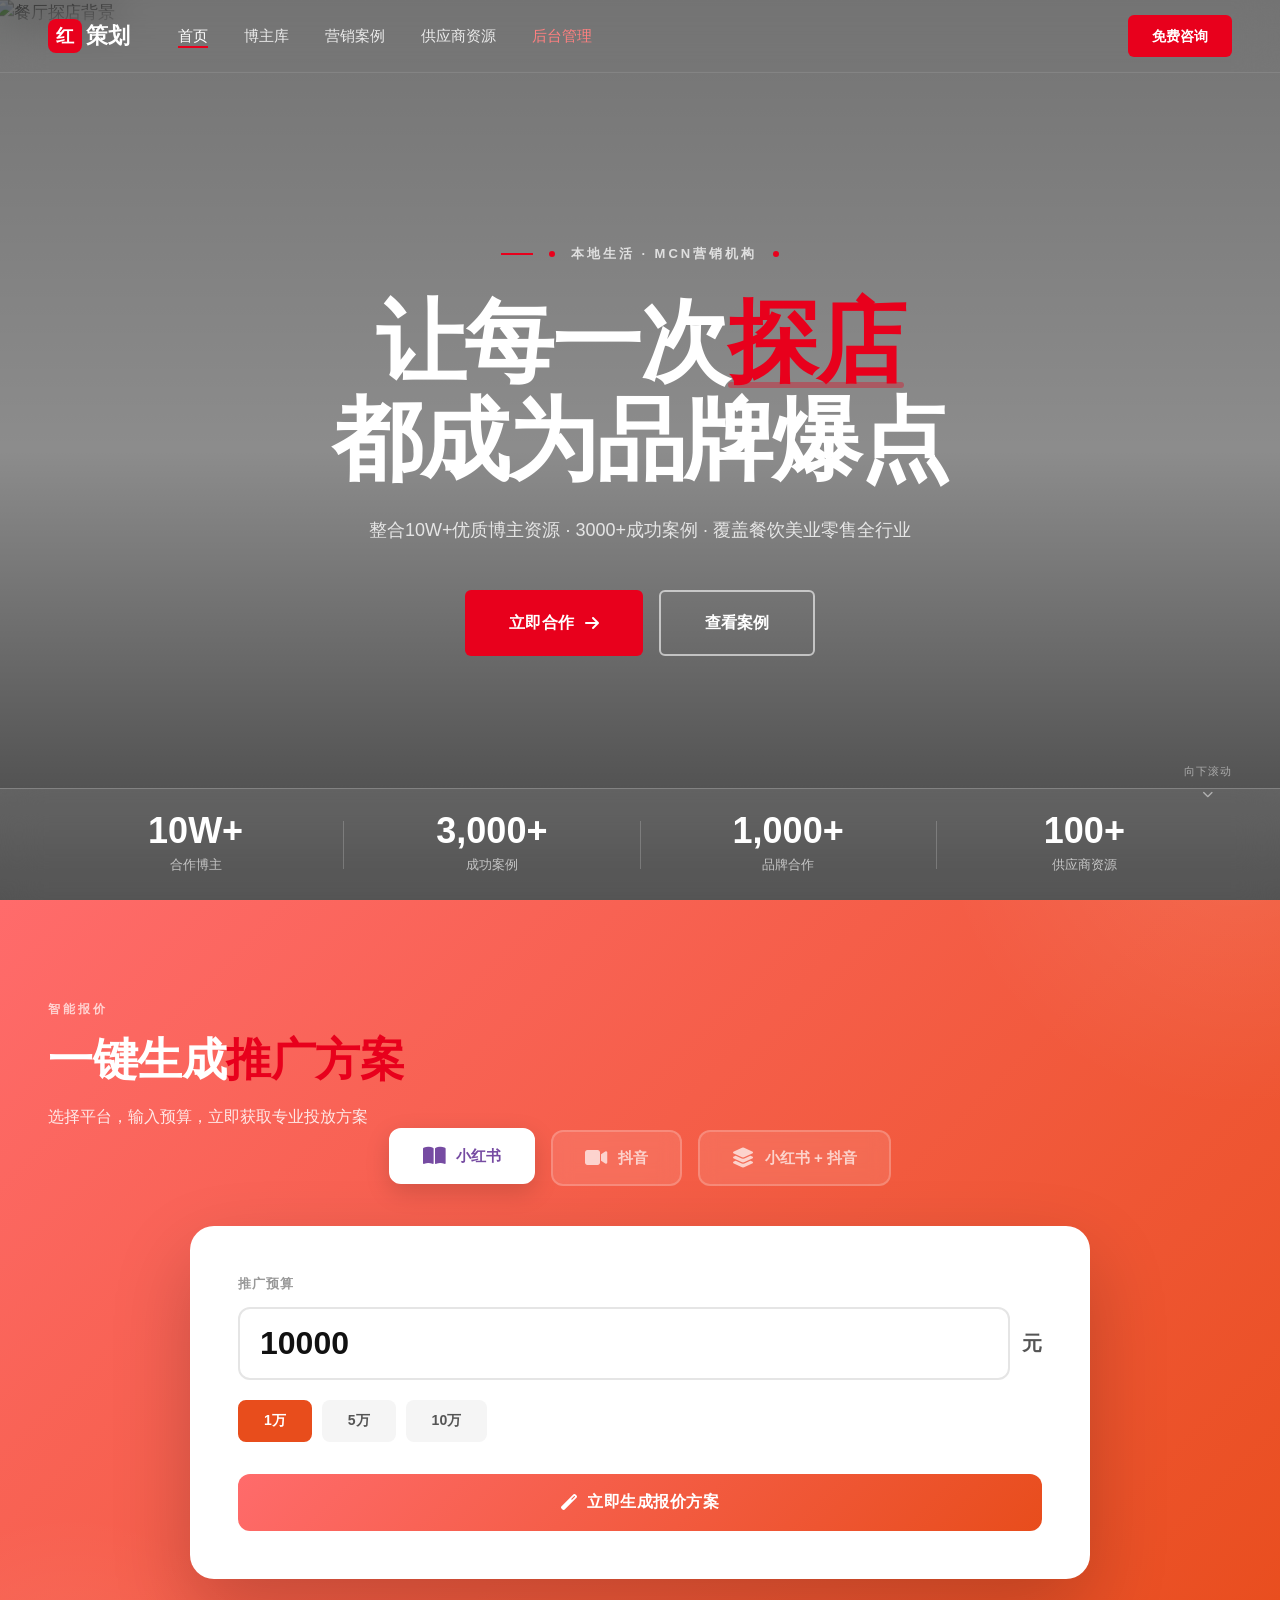
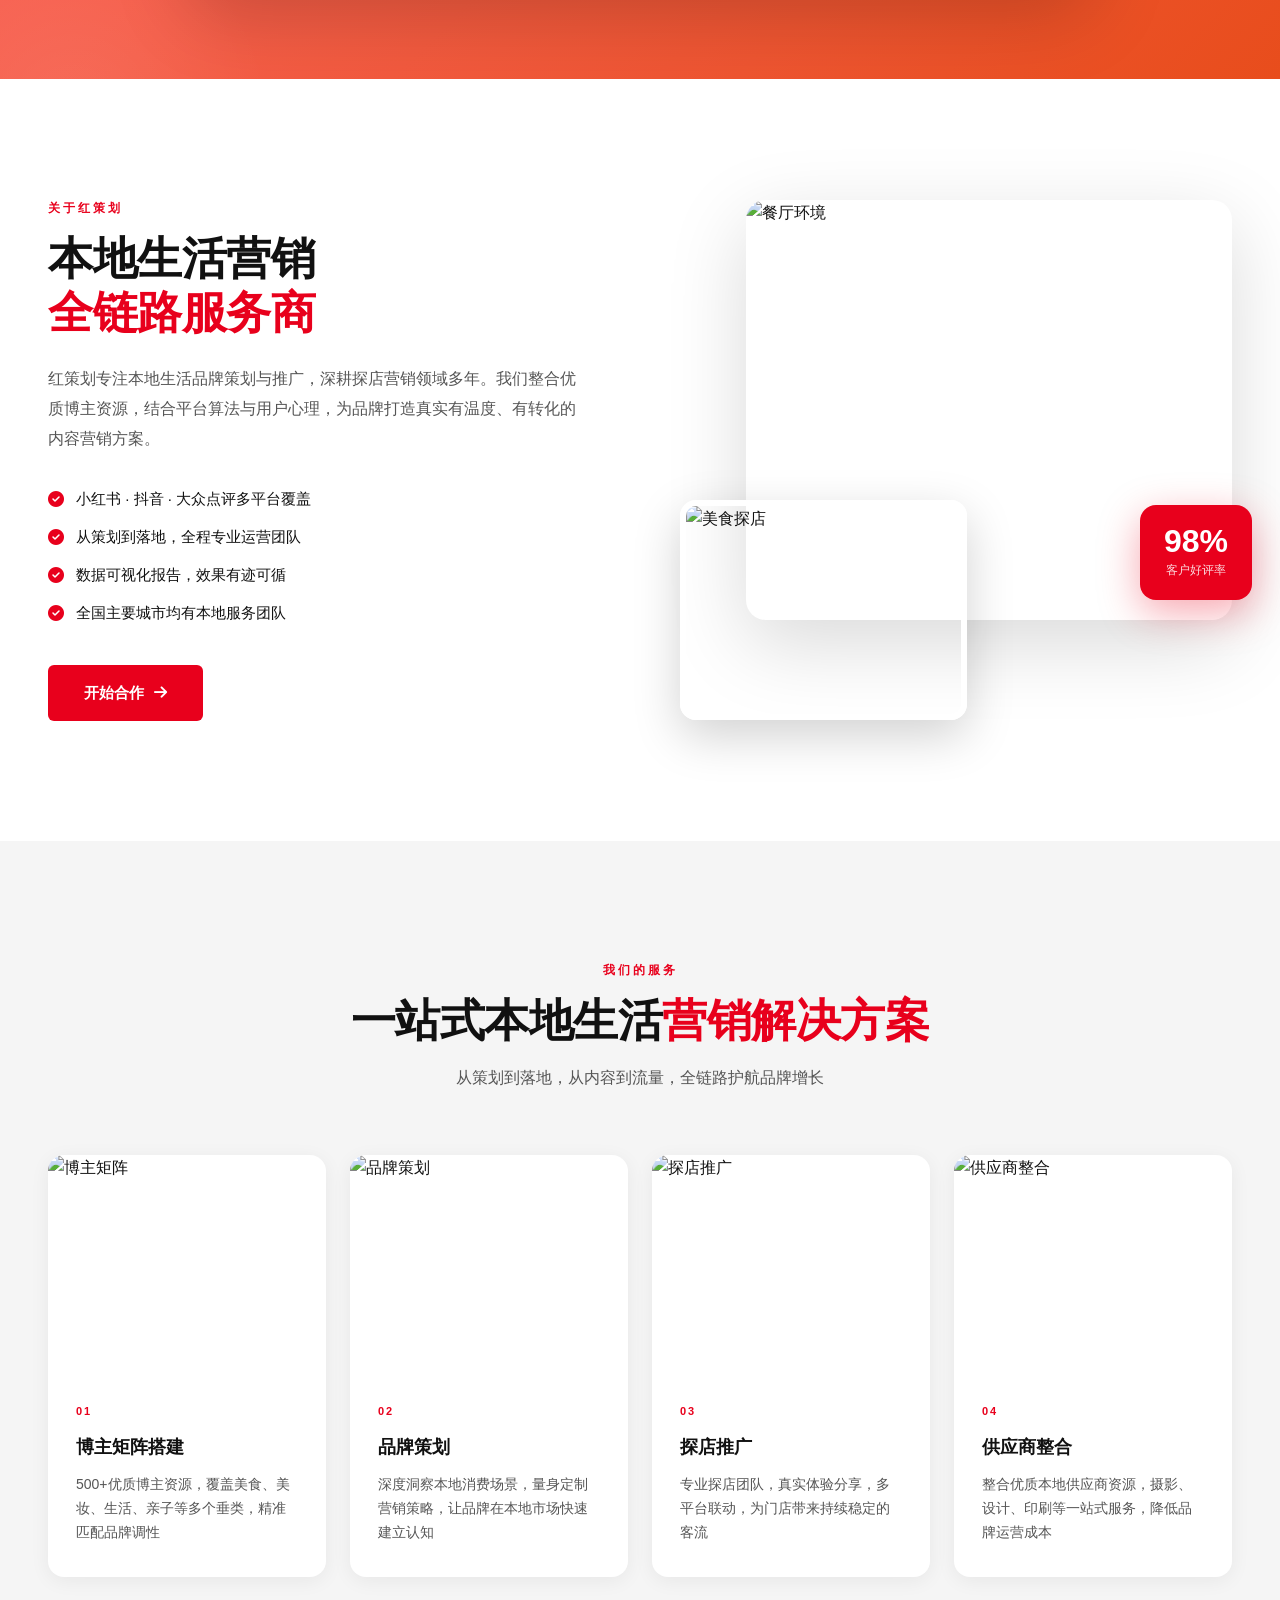
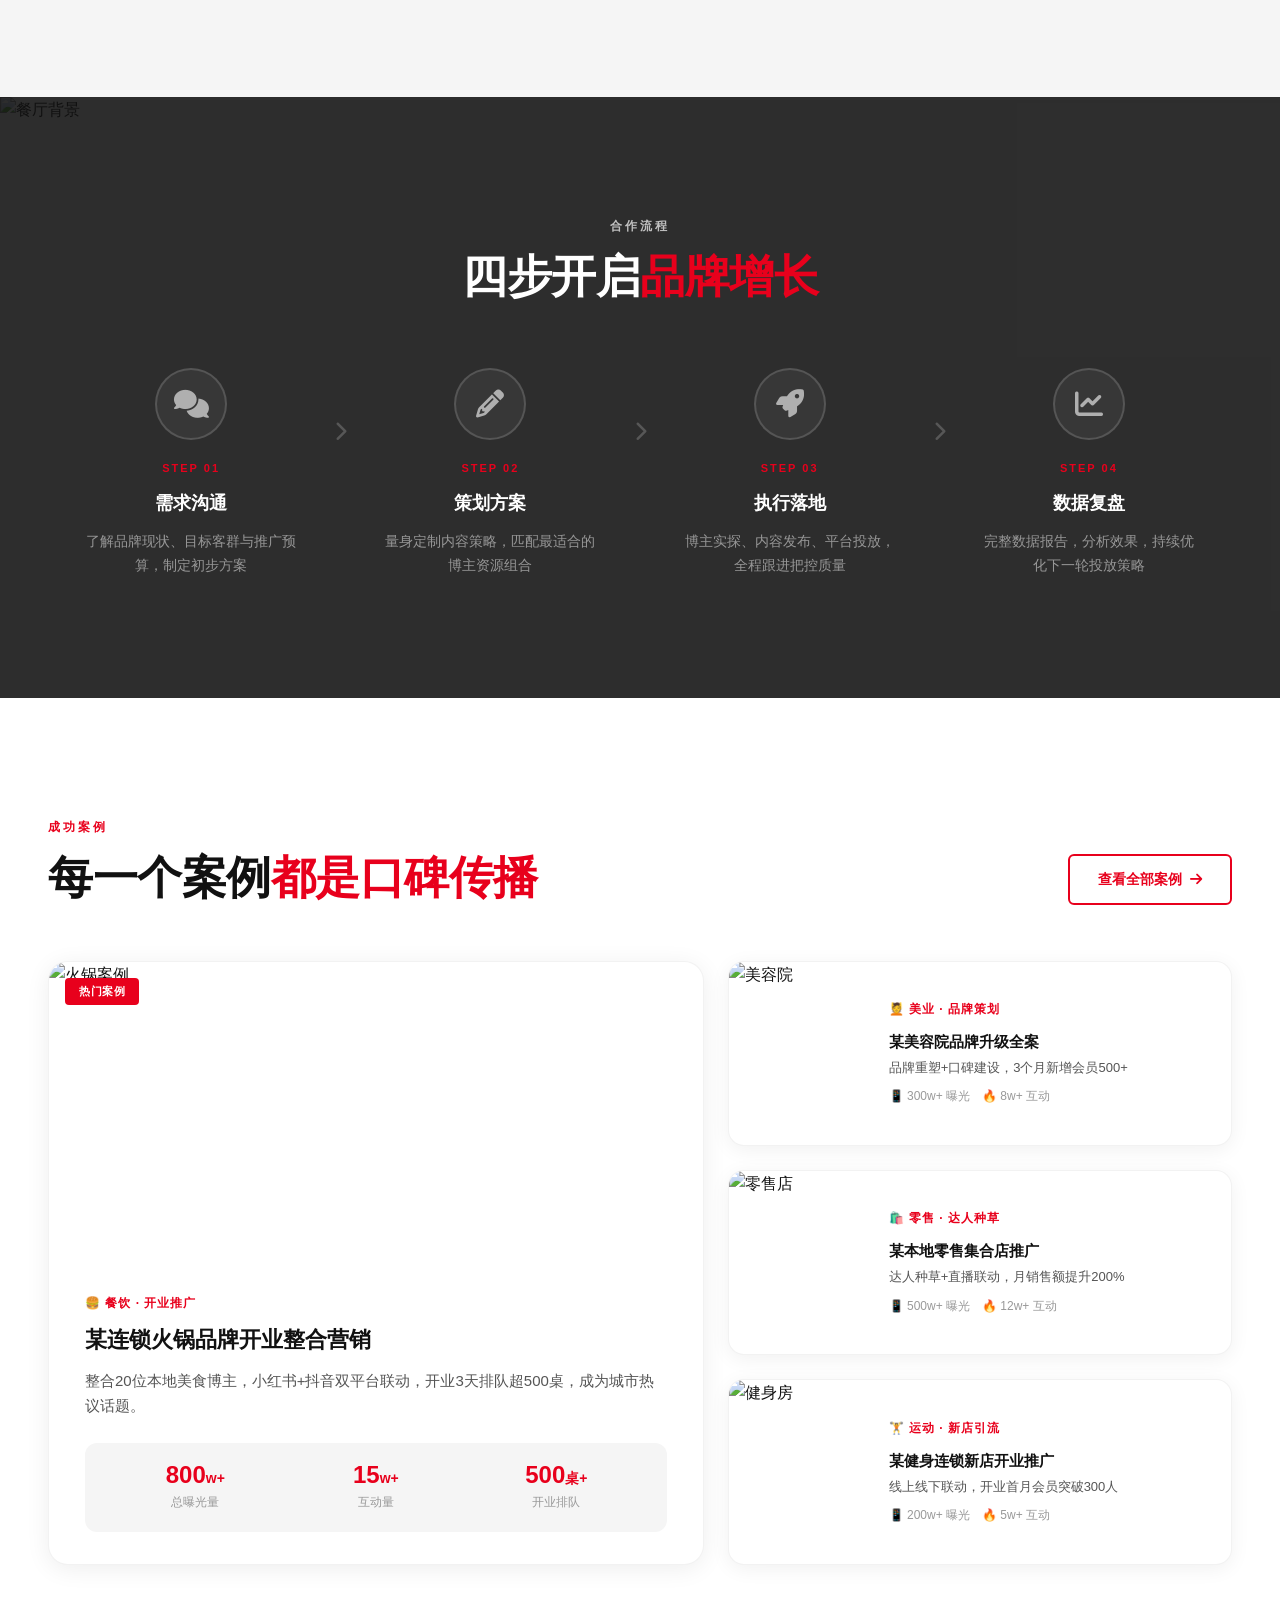
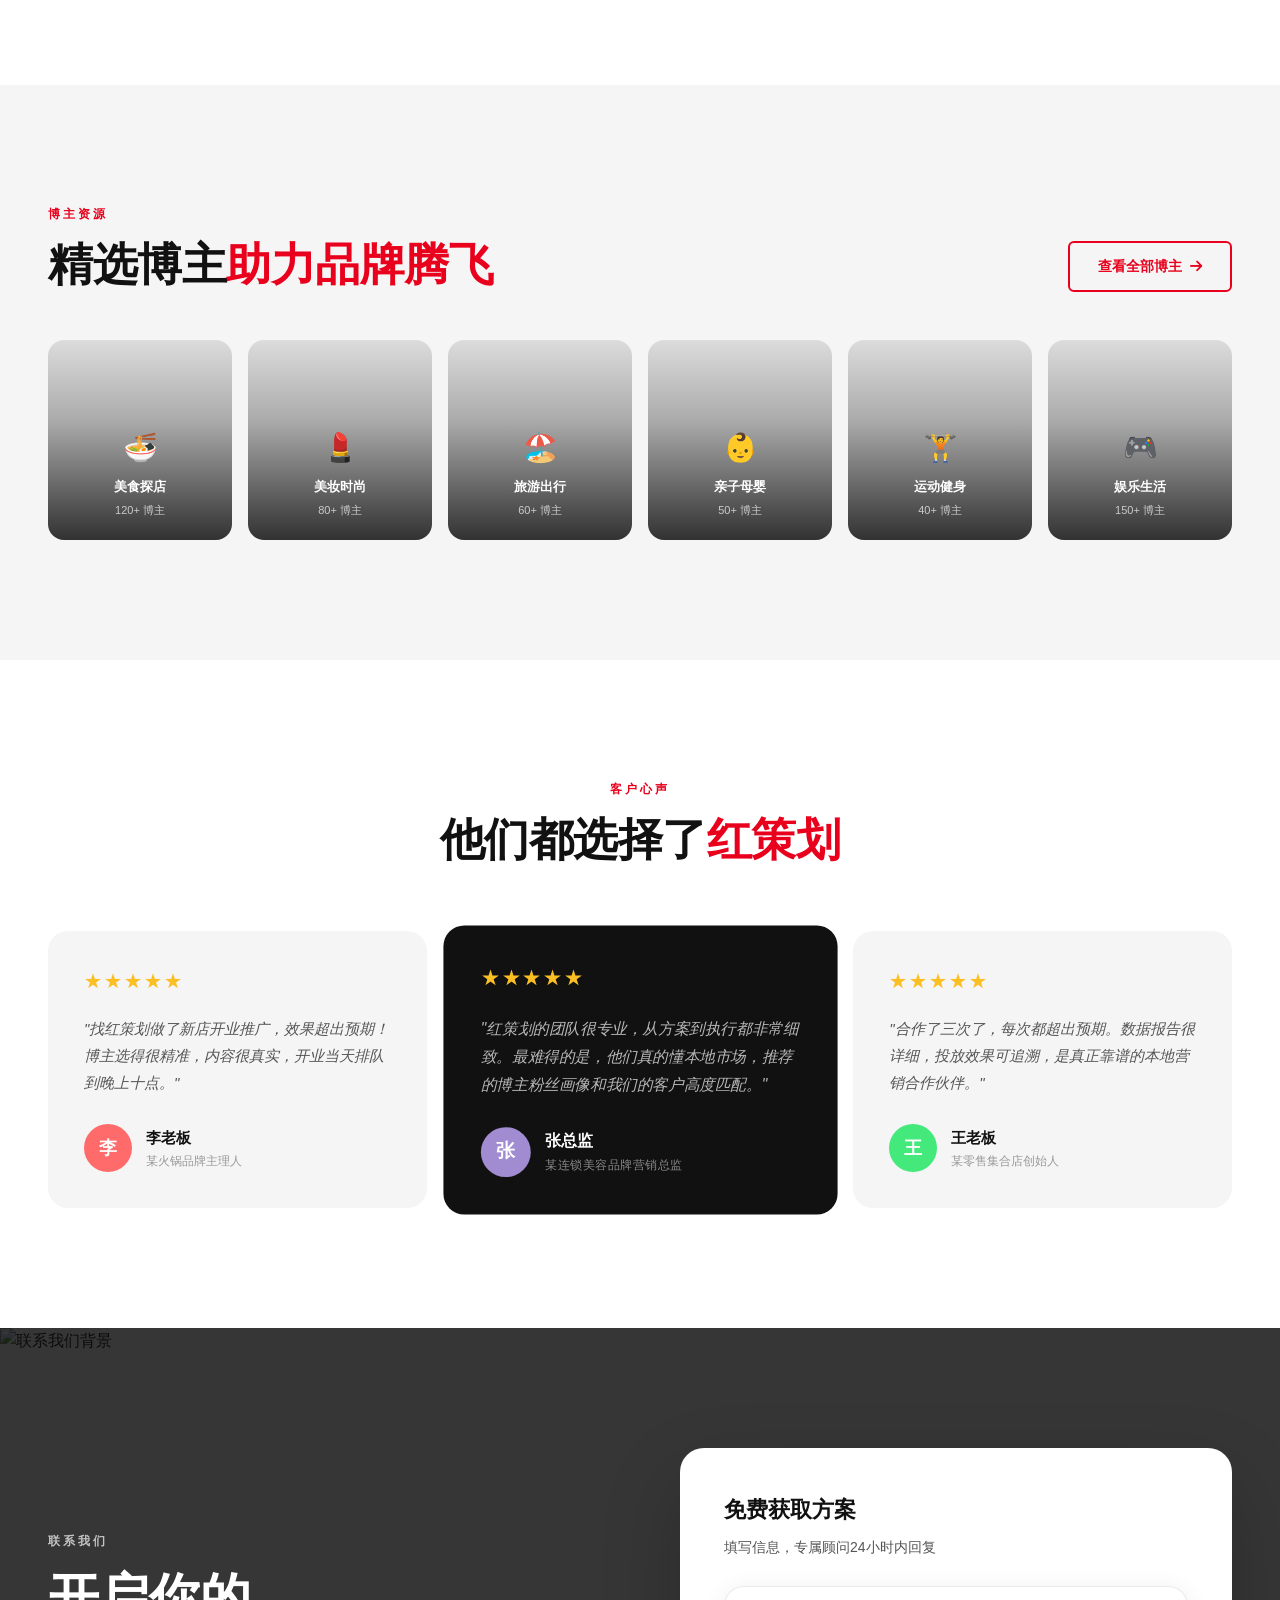
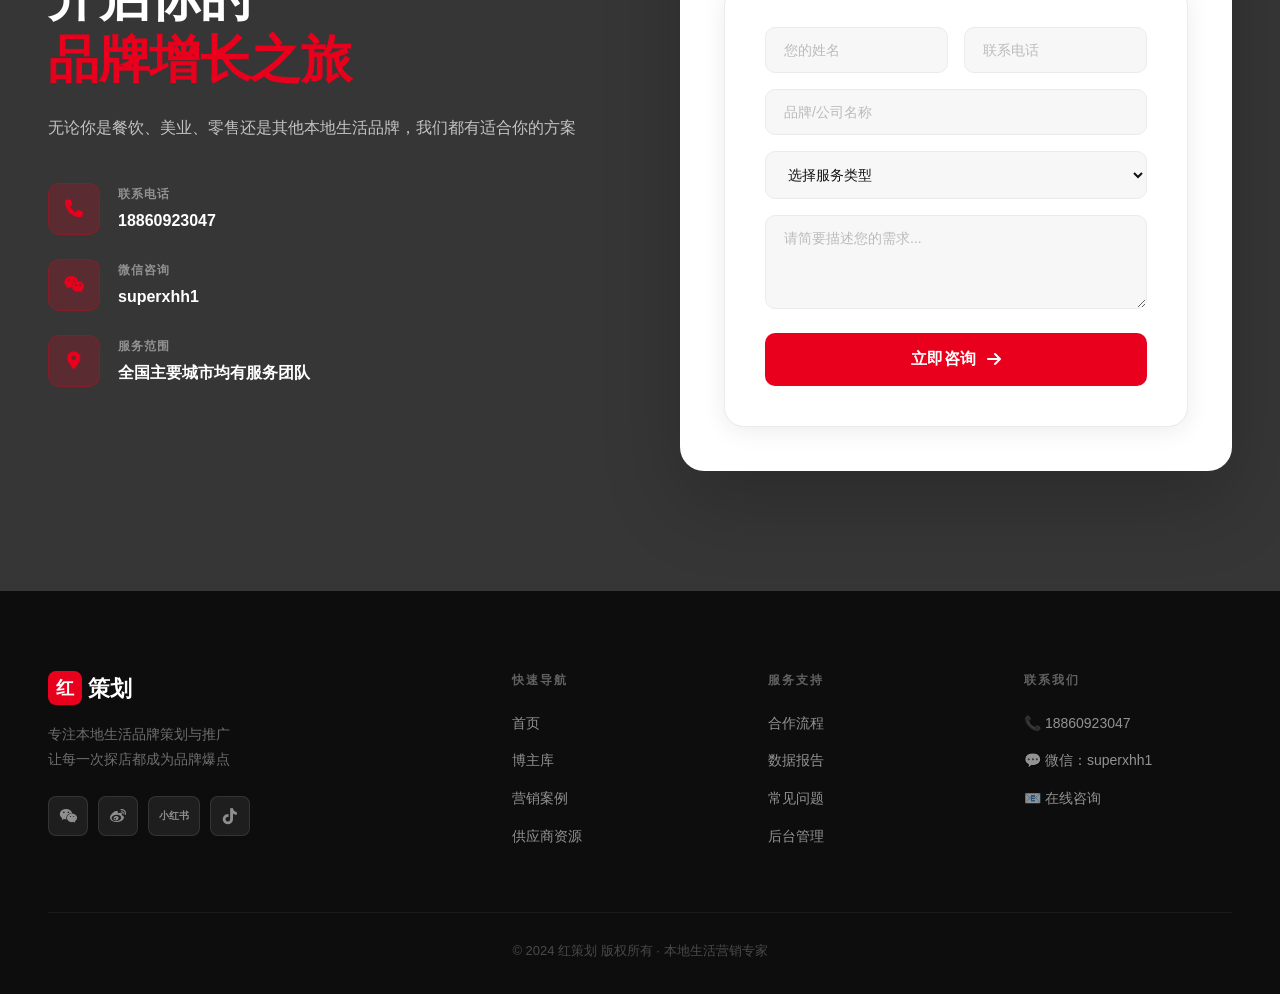
==== commit 02d8f379: "优化报价生成器：调整颜色为红色系、隐藏单价、添加微信、缩小间距" ====
--- a/index.html
+++ b/index.html
@@ -891,7 +891,7 @@
 
             html += `<div class="quote-header-row">
                 <h3><i class="${QUOTE_CONFIG[platform].icon}"></i> ${QUOTE_CONFIG[platform].name}推广方案</h3>
-                <div class="quote-budget">预算：¥${currentBudget.toLocaleString()}</div>
+                <div class="quote-budget">总预算：¥${currentBudget.toLocaleString()}</div>
             </div>`;
 
             // 达人矩阵
@@ -912,7 +912,7 @@
                         <div class="ii-count">${count}人</div>
                         <div class="ii-desc">${item.desc}</div>
                     </div>
-                    <div class="ii-price">${cost > 0 ? '¥' + cost.toLocaleString() : '赠送'}</div>
+                    <div class="ii-price">${item.price > 0 ? '¥' + item.price + '/人' : '赠送'}</div>
                 </div>`;
             });
 
@@ -957,6 +957,7 @@
             html += `<div class="quote-contact">
                 <h4>💬 获取完整方案</h4>
                 <p>填写联系方式，专业顾问24小时内联系您</p>
+                <p class="quote-wechat"><i class="fab fa-weixin"></i> 微信：superxhh1</p>
                 <form class="quote-form" onsubmit="submitQuoteForm(event, '${platform}', ${currentBudget})">
                     <input type="text" class="qf-input" placeholder="您的姓名" required>
                     <input type="tel" class="qf-input" placeholder="联系电话" required>
@@ -1006,7 +1007,7 @@
                         <div class="ii-count">${count}人</div>
                         <div class="ii-desc">${item.desc}</div>
                     </div>
-                    <div class="ii-price">达人投放</div>
+                    <div class="ii-price">${item.price > 0 ? '¥' + item.price + '/人' : '赠送'}</div>
                 </div>`;
             });
 
@@ -1036,7 +1037,7 @@
                         <div class="ii-count">${count}人</div>
                         <div class="ii-desc">${item.desc}</div>
                     </div>
-                    <div class="ii-price">达人投放</div>
+                    <div class="ii-price">${item.price > 0 ? '¥' + item.price + '/人' : '赠送'}</div>
                 </div>`;
             });
 
@@ -1065,6 +1066,7 @@
             html += `<div class="quote-contact">
                 <h4>💬 获取完整方案</h4>
                 <p>填写联系方式，专业顾问24小时内联系您</p>
+                <p class="quote-wechat"><i class="fab fa-weixin"></i> 微信：superxhh1</p>
                 <form class="quote-form" onsubmit="submitQuoteForm(event, 'both', ${currentBudget})">
                     <input type="text" class="qf-input" placeholder="您的姓名" required>
                     <input type="tel" class="qf-input" placeholder="联系电话" required>
--- a/css/home.css
+++ b/css/home.css
@@ -1499,7 +1499,7 @@
 /* ====== 智能报价生成器 ====== */
 .quote-section {
     padding: 100px 0;
-    background: linear-gradient(135deg, #667eea 0%, #764ba2 100%);
+    background: linear-gradient(135deg, #ff6b6b 0%, #e84d1c 100%);
     position: relative;
     overflow: hidden;
 }
@@ -1635,8 +1635,8 @@
 }
 
 .budget-input:focus {
-    border-color: #667eea;
-    box-shadow: 0 0 0 4px rgba(102,126,234,0.1);
+    border-color: #e84d1c;
+    box-shadow: 0 0 0 4px rgba(232,77,28,0.1);
 }
 
 .budget-unit {
@@ -1669,8 +1669,8 @@
 }
 
 .budget-preset.active {
-    background: #667eea;
-    border-color: #667eea;
+    background: #e84d1c;
+    border-color: #e84d1c;
     color: white;
 }
 
@@ -1685,7 +1685,7 @@
 .btn-generate-quote {
     width: 100%;
     padding: 18px;
-    background: linear-gradient(135deg, #667eea 0%, #764ba2 100%);
+    background: linear-gradient(135deg, #ff6b6b 0%, #e84d1c 100%);
     border: none;
     border-radius: 12px;
     color: white;
@@ -1703,7 +1703,7 @@
 
 .btn-generate-quote:hover {
     transform: translateY(-2px);
-    box-shadow: 0 12px 40px rgba(102,126,234,0.4);
+    box-shadow: 0 12px 40px rgba(232,77,28,0.4);
 }
 
 .btn-generate-quote:active {
@@ -1742,7 +1742,7 @@
 .quote-budget {
     font-size: 24px;
     font-weight: 900;
-    color: #667eea;
+    color: #e84d1c;
 }
 
 .quote-section-block {
@@ -1769,15 +1769,15 @@
     display: grid;
     grid-template-columns: 1.5fr 2fr 1fr;
     gap: 16px;
-    padding: 16px 20px;
-    background: #f8f9ff;
+    padding: 12px 16px;
+    background: #fff5f5;
     border-radius: 10px;
     align-items: center;
     transition: all 0.2s;
 }
 
 .influencer-item:hover {
-    background: #f0f2ff;
+    background: #ffe8e8;
     transform: translateX(4px);
 }
 
@@ -1796,7 +1796,7 @@
 .ii-count {
     font-size: 20px;
     font-weight: 800;
-    color: #667eea;
+    color: #e84d1c;
 }
 
 .ii-desc {
@@ -1805,9 +1805,9 @@
 }
 
 .ii-price {
-    font-size: 16px;
-    font-weight: 700;
-    color: var(--red);
+    font-size: 14px;
+    font-weight: 600;
+    color: var(--text-light);
     text-align: right;
 }
 
@@ -1816,7 +1816,7 @@
     display: grid;
     grid-template-columns: 1fr 2fr 1fr;
     gap: 16px;
-    padding: 16px 20px;
+    padding: 12px 16px;
     background: #fff4e6;
     border-radius: 10px;
     align-items: center;
@@ -1845,7 +1845,7 @@
     display: grid;
     grid-template-columns: 1fr 2fr 1fr;
     gap: 16px;
-    padding: 16px 20px;
+    padding: 12px 16px;
     background: #e8f5e9;
     border-radius: 10px;
     align-items: center;
@@ -1872,13 +1872,13 @@
 /* 增值服务 */
 .service-tags {
     display: flex;
-    gap: 10px;
+    gap: 8px;
     flex-wrap: wrap;
 }
 
 .service-tag {
-    padding: 8px 16px;
-    background: linear-gradient(135deg, #667eea 0%, #764ba2 100%);
+    padding: 6px 14px;
+    background: linear-gradient(135deg, #ff6b6b 0%, #e84d1c 100%);
     color: white;
     font-size: 13px;
     font-weight: 600;
@@ -1894,13 +1894,13 @@
 }
 
 .platform-split.xiaohongshu {
-    background: linear-gradient(135deg, #fff0f5 0%, #ffe4e6 100%);
-    border-color: #ffb6c1;
+    background: linear-gradient(135deg, #fff0f0 0%, #ffe6e6 100%);
+    border-color: #ffcccc;
 }
 
 .platform-split.douyin {
-    background: linear-gradient(135deg, #e3f2fd 0%, #bbdefb 100%);
-    border-color: #90caf9;
+    background: linear-gradient(135deg, #e8f5e9 0%, #c8e6c9 100%);
+    border-color: #a5d6a7;
 }
 
 .platform-split h4 {
@@ -1914,9 +1914,9 @@
 .quote-contact {
     margin-top: 32px;
     padding: 28px;
-    background: #f8f9ff;
+    background: #fff5f5;
     border-radius: 16px;
-    border: 2px solid #667eea;
+    border: 2px solid #e84d1c;
 }
 
 .quote-contact h4 {
@@ -1929,7 +1929,21 @@
 .quote-contact > p {
     font-size: 14px;
     color: var(--text-mid);
+    margin-bottom: 12px;
+}
+
+.quote-wechat {
+    font-size: 15px;
+    color: #e84d1c;
+    font-weight: 600;
+    display: flex;
+    align-items: center;
+    gap: 8px;
     margin-bottom: 20px;
+}
+
+.quote-wechat i {
+    font-size: 18px;
 }
 
 .quote-form {
@@ -1950,14 +1964,14 @@
 }
 
 .qf-input:focus {
-    border-color: #667eea;
-    box-shadow: 0 0 0 3px rgba(102,126,234,0.1);
+    border-color: #e84d1c;
+    box-shadow: 0 0 0 3px rgba(232,77,28,0.1);
 }
 
 .btn-submit-quote {
     grid-column: span 2;
     padding: 16px;
-    background: #667eea;
+    background: #e84d1c;
     border: none;
     border-radius: 8px;
     color: white;
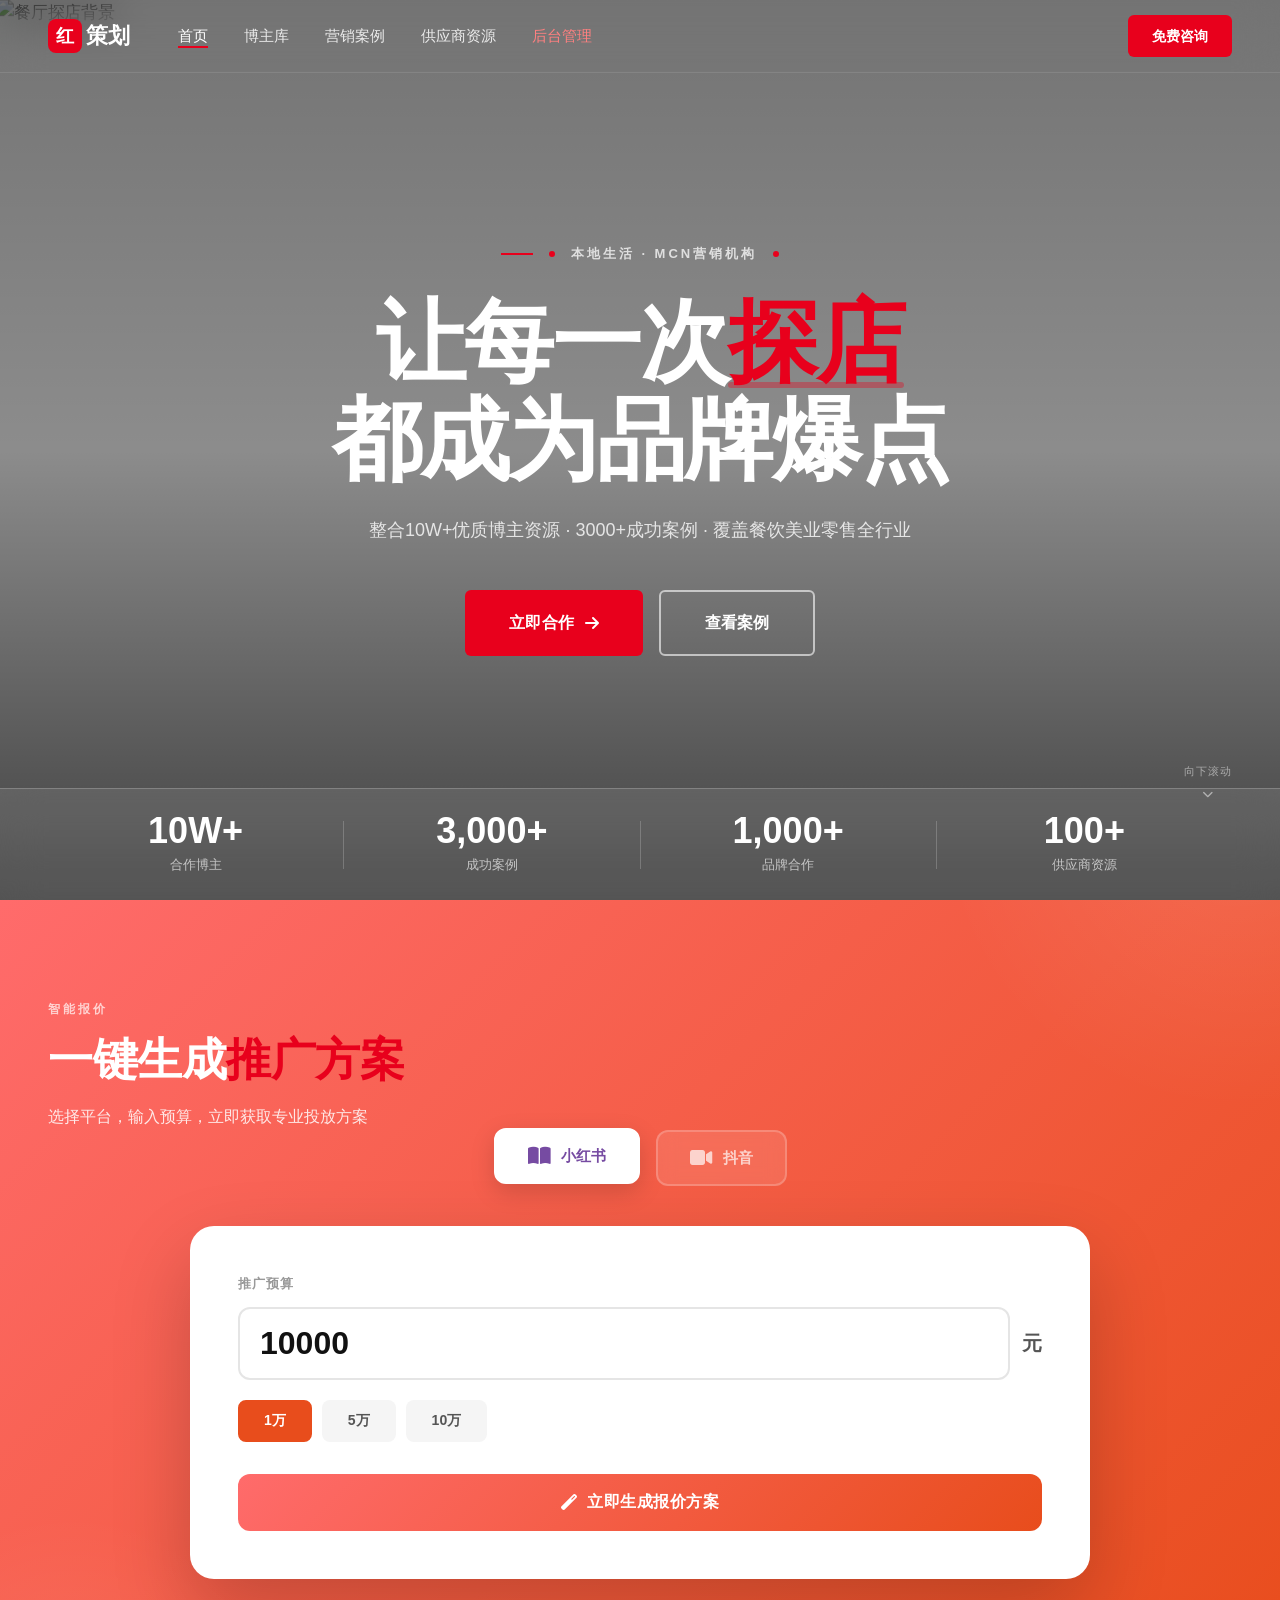
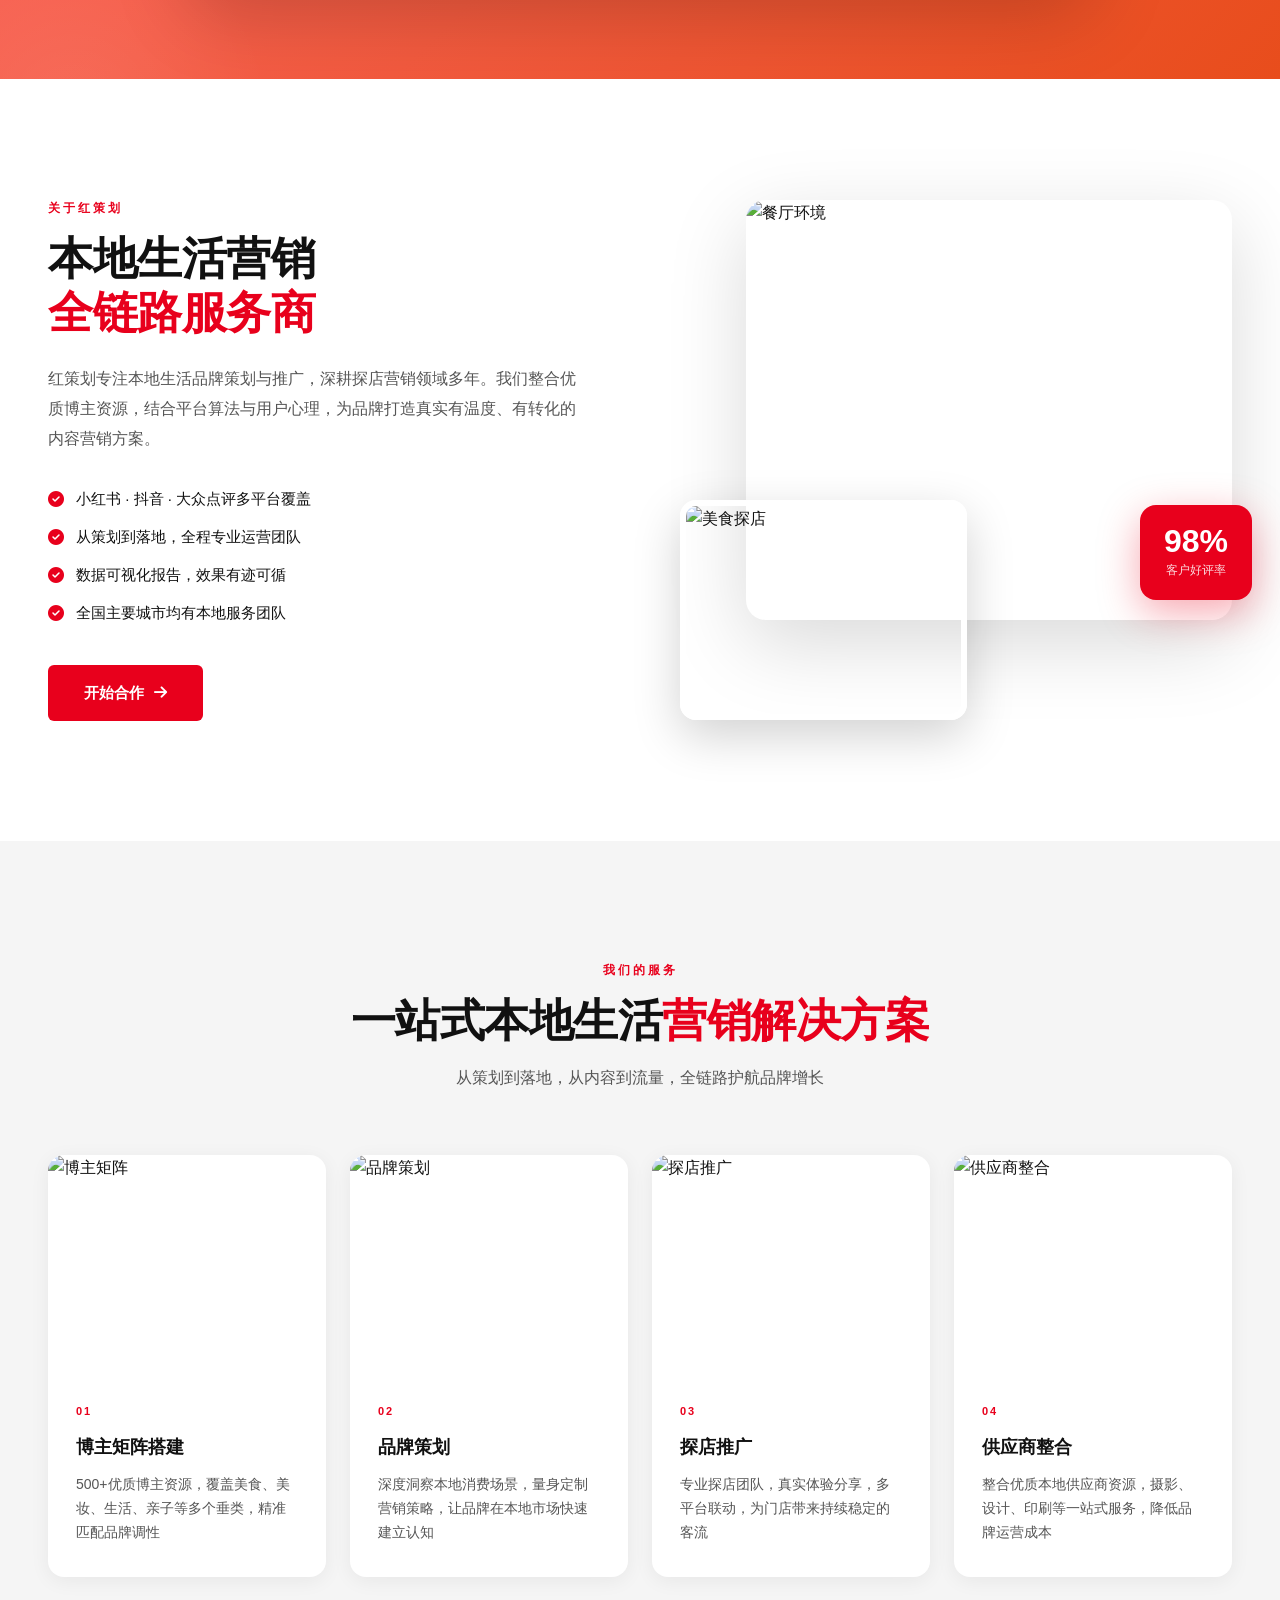
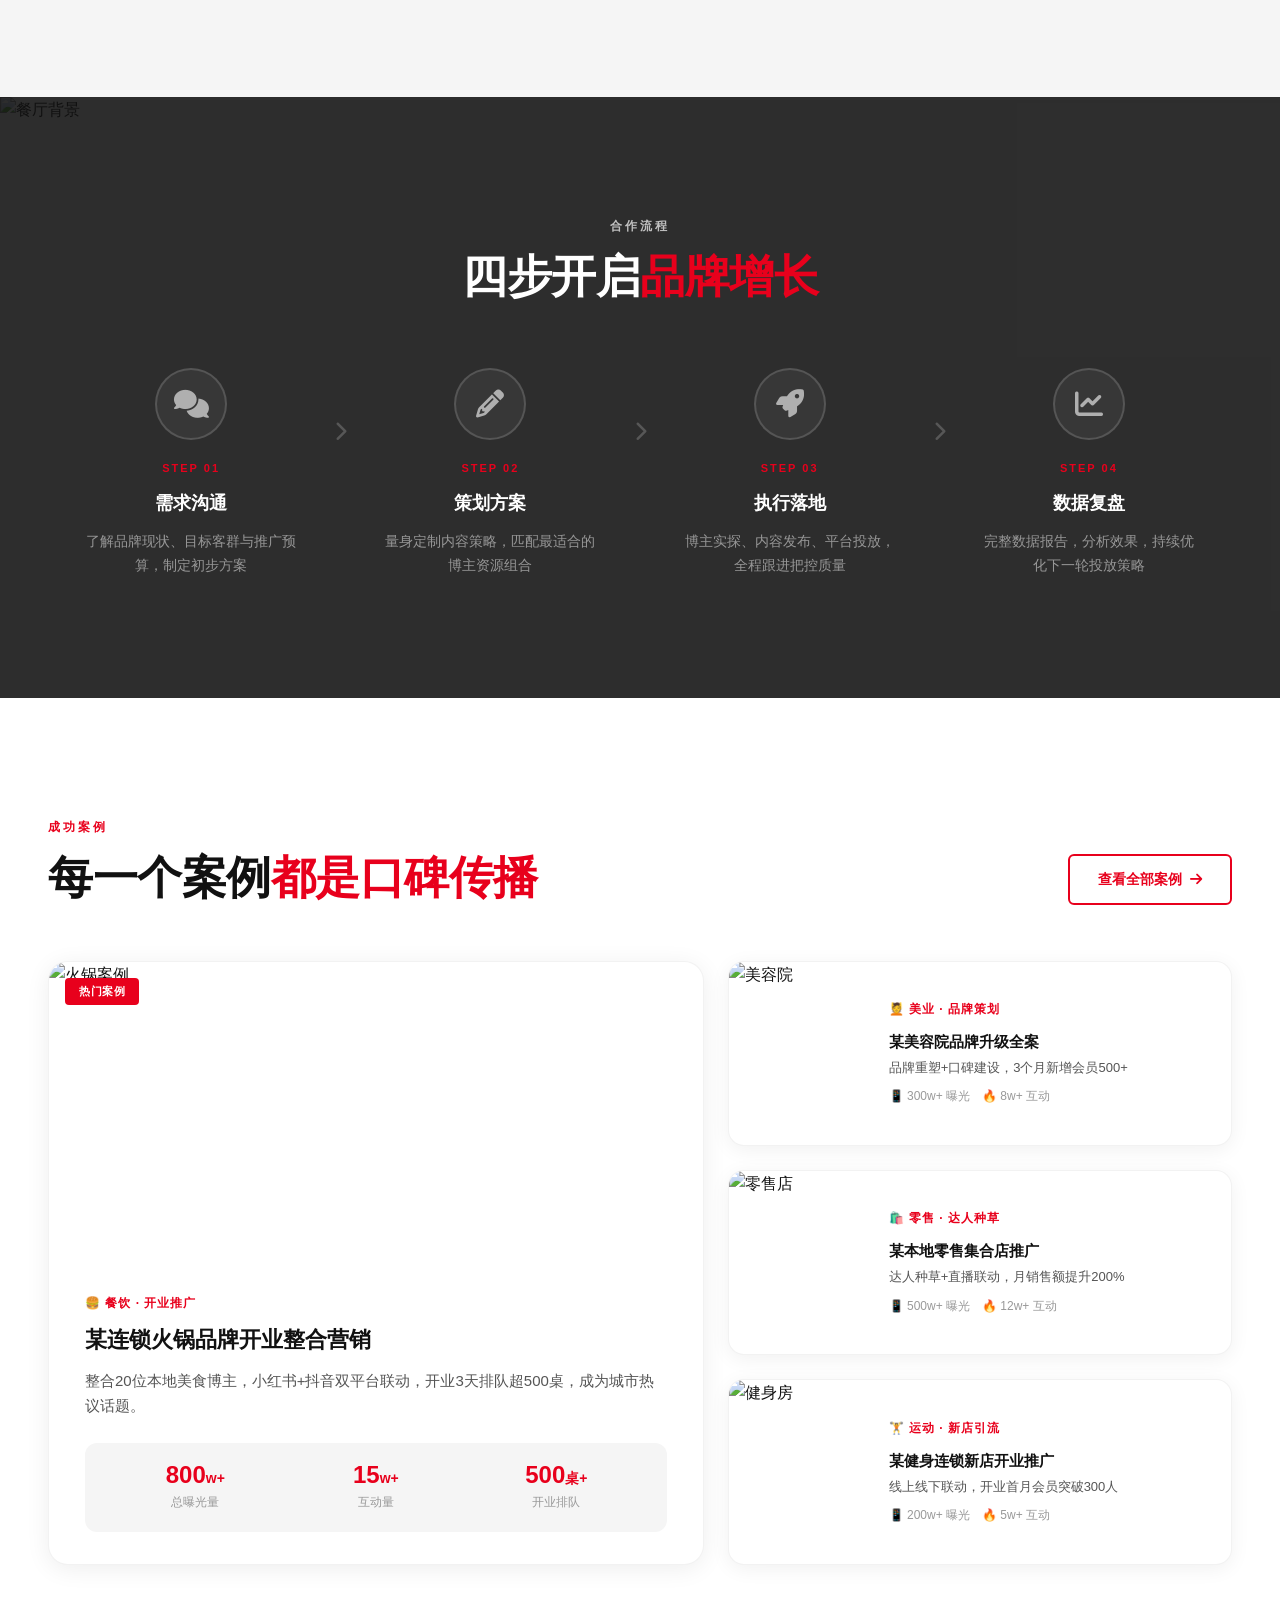
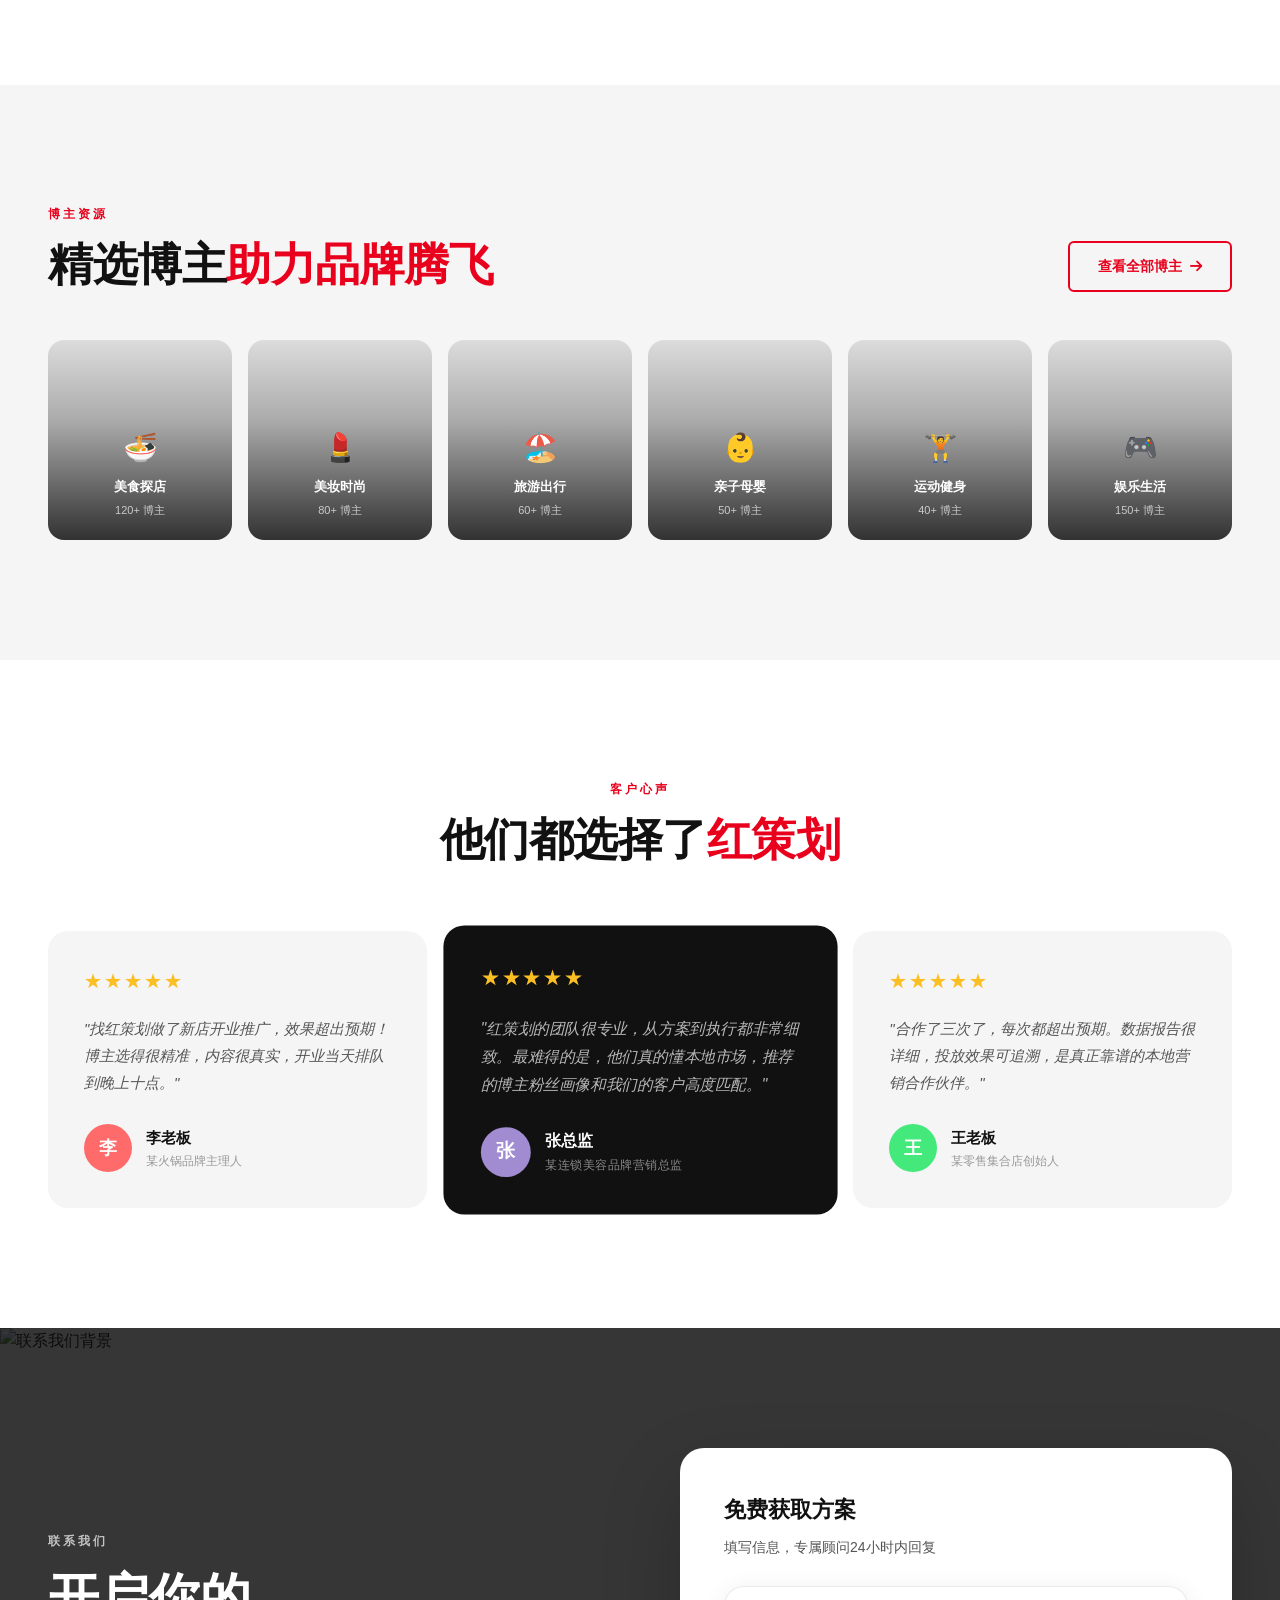
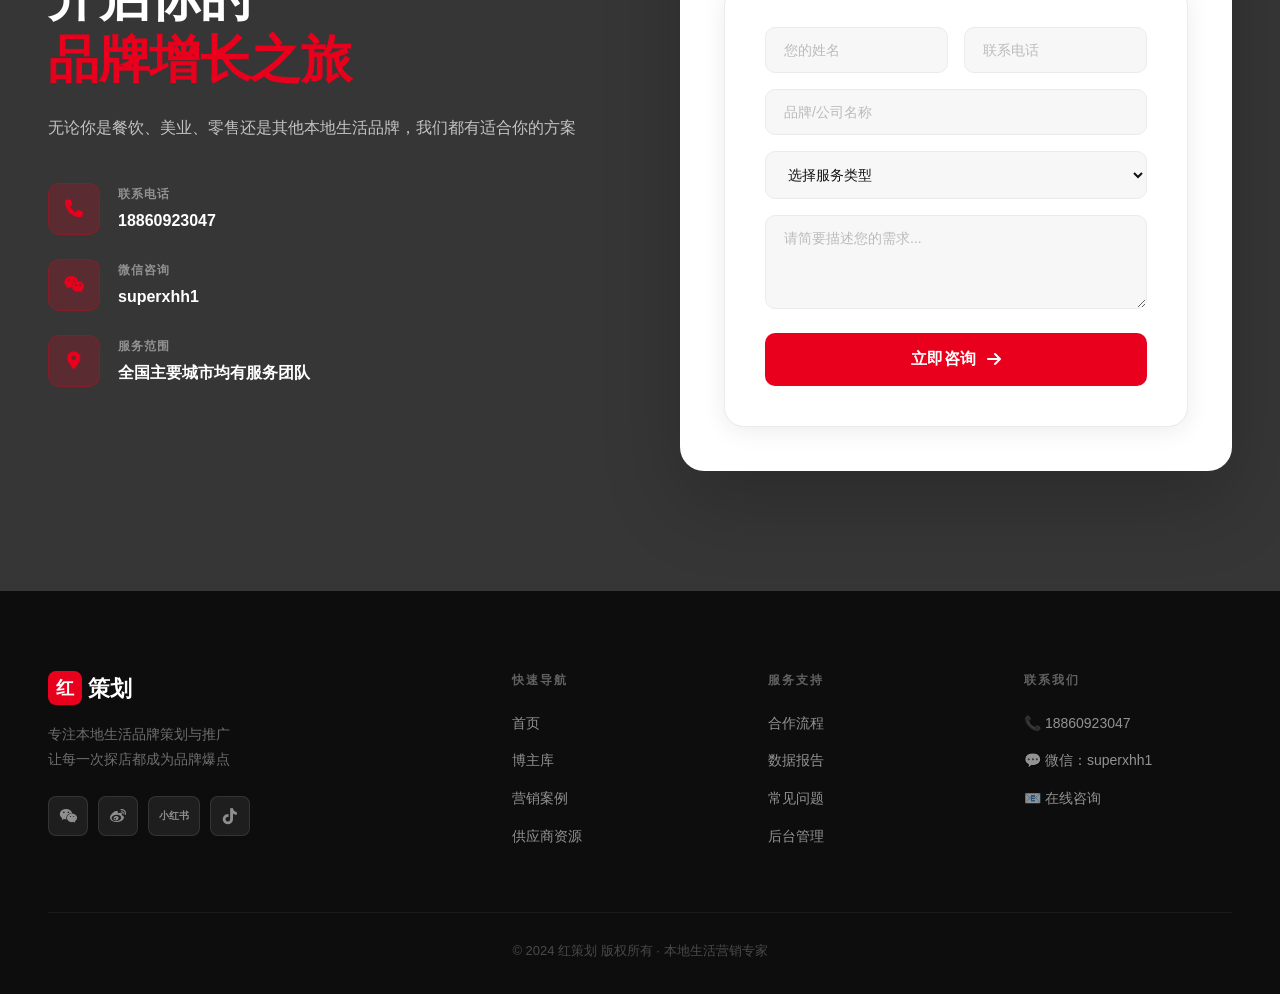
==== commit f7c95357: "删除小红书+抖音选项，补充报价说明文字" ====
--- a/index.html
+++ b/index.html
@@ -127,10 +127,6 @@
                     <button class="platform-tab" data-platform="douyin">
                         <i class="fas fa-video"></i>
                         抖音
-                    </button>
-                    <button class="platform-tab" data-platform="both">
-                        <i class="fas fa-layer-group"></i>
-                        小红书 + 抖音
                     </button>
                 </div>
             </div>
@@ -695,7 +691,7 @@
                         { type: '优质品宣博主', count: 2, price: 1600, desc: '扩散用户对品牌的认知度，强势打入用户群体' },
                         { type: 'LV6', count: 5, price: 400, desc: '原创视频-转化向' },
                         { type: 'LV5', count: 10, price: 200, desc: '原创视频-转化向' },
-                        { type: 'LV3', count: 10, price: 80, desc: '原创视频-转化向' }
+                        { type: 'LV4', count: 10, price: 80, desc: '原创视频-转化向' }
                     ],
                     adBudget: 2000,
                     services: ['策略拉起', '媒介执行', '整合复盘']
@@ -707,7 +703,7 @@
                         { type: '优质品宣博主', count: 10, price: 1600, desc: '扩散用户对品牌的认知度，强势打入用户群体' },
                         { type: 'LV6', count: 25, price: 400, desc: '原创视频-转化向' },
                         { type: 'LV5', count: 50, price: 200, desc: '原创视频-转化向' },
-                        { type: 'LV3', count: 50, price: 80, desc: '原创视频-转化向' }
+                        { type: 'LV4', count: 50, price: 80, desc: '原创视频-转化向' }
                     ],
                     adBudget: 10000,
                     services: ['策略拉起', '媒介执行', '整合复盘']
@@ -719,86 +715,9 @@
                         { type: '优质品宣博主', count: 20, price: 1600, desc: '扩散用户对品牌的认知度，强势打入用户群体' },
                         { type: 'LV6', count: 50, price: 400, desc: '原创视频-转化向' },
                         { type: 'LV5', count: 100, price: 200, desc: '原创视频-转化向' },
-                        { type: 'LV3', count: 100, price: 80, desc: '原创视频-转化向' }
+                        { type: 'LV4', count: 100, price: 80, desc: '原创视频-转化向' }
                     ],
                     adBudget: 20000,
-                    services: ['策略拉起', '媒介执行', '整合复盘']
-                }
-            },
-            both: {
-                name: '小红书 + 抖音',
-                icon: 'fas fa-layer-group',
-                // 1w：小红书1w + 抖音1w
-                base: {
-                    budget: 10000,
-                    xiaohongshu: {
-                        budget: 5000,
-                        influencers: [
-                            { type: '头部流量KOL', count: 2, price: 1500, desc: '搭建消费场景，强势打入用户群体' },
-                            { type: '万粉KOC', count: 8, price: 200, desc: '原创图文-种草向' },
-                            { type: '千粉KOC', count: 7, price: 135, desc: '原创图文-种草向' }
-                        ],
-                        dianping: { count: 16, desc: '探店达人同步分发' }
-                    },
-                    douyin: {
-                        budget: 5000,
-                        influencers: [
-                            { type: '优质品宣博主', count: 1, price: 1600, desc: '扩散用户对品牌的认知度' },
-                            { type: 'LV6', count: 3, price: 400, desc: '原创视频-转化向' },
-                            { type: 'LV5', count: 5, price: 200, desc: '原创视频-转化向' }
-                        ],
-                        adBudget: 1000
-                    },
-                    services: ['策略拉起', '媒介执行', '整合复盘']
-                },
-                // 5w：小红书2.5w + 抖音2.5w
-                mid: {
-                    budget: 50000,
-                    xiaohongshu: {
-                        budget: 25000,
-                        influencers: [
-                            { type: '优质蒲公英博主', count: 5, price: 2000, desc: '以商业流量进入城市市场' },
-                            { type: '头部流量KOL', count: 3, price: 2500, desc: '搭建消费场景' },
-                            { type: '万粉KOC', count: 8, price: 333, desc: '原创图文-种草向' },
-                            { type: '千粉KOC', count: 10, price: 0, desc: '原创图文-种草向' }
-                        ],
-                        dianping: { count: 26, desc: '探店达人同步分发' }
-                    },
-                    douyin: {
-                        budget: 25000,
-                        influencers: [
-                            { type: '优质品宣博主', count: 5, price: 1600, desc: '扩散用户对品牌的认知度' },
-                            { type: 'LV6', count: 13, price: 400, desc: '原创视频-转化向' },
-                            { type: 'LV5', count: 25, price: 200, desc: '原创视频-转化向' },
-                            { type: 'LV3', count: 25, price: 80, desc: '原创视频-转化向' }
-                        ],
-                        adBudget: 5000
-                    },
-                    services: ['策略拉起', '媒介执行', '整合复盘']
-                },
-                // 10w：小红书5w + 抖音5w
-                high: {
-                    budget: 100000,
-                    xiaohongshu: {
-                        budget: 50000,
-                        influencers: [
-                            { type: '优质蒲公英博主', count: 10, price: 2000, desc: '以商业流量进入城市市场' },
-                            { type: '头部流量KOL', count: 6, price: 2500, desc: '搭建消费场景' },
-                            { type: '万粉KOC', count: 15, price: 333, desc: '原创图文-种草向' },
-                            { type: '千粉KOC', count: 20, price: 0, desc: '原创图文-种草向' }
-                        ],
-                        dianping: { count: 51, desc: '探店达人同步分发' }
-                    },
-                    douyin: {
-                        budget: 50000,
-                        influencers: [
-                            { type: '优质品宣博主', count: 10, price: 1600, desc: '扩散用户对品牌的认知度' },
-                            { type: 'LV6', count: 25, price: 400, desc: '原创视频-转化向' },
-                            { type: 'LV5', count: 50, price: 200, desc: '原创视频-转化向' },
-                            { type: 'LV3', count: 50, price: 80, desc: '原创视频-转化向' }
-                        ],
-                        adBudget: 10000
-                    },
                     services: ['策略拉起', '媒介执行', '整合复盘']
                 }
             }
@@ -868,13 +787,7 @@
             let totalBudget = 0;
 
             // 生成报价HTML
-            if (currentPlatform === 'both') {
-                // 双平台
-                quoteHtml = generateBothPlatformQuote(config, factor);
-            } else {
-                // 单平台
-                quoteHtml = generateSinglePlatformQuote(currentPlatform, config, factor);
-            }
+            quoteHtml = generateSinglePlatformQuote(currentPlatform, config, factor);
 
             // 显示结果
             document.getElementById('quoteResult').innerHTML = quoteHtml;
@@ -888,6 +801,7 @@
             let html = '';
             let totalInfluencers = 0;
             let influencerCost = 0;
+            const platformClass = platform;
 
             html += `<div class="quote-header-row">
                 <h3><i class="${QUOTE_CONFIG[platform].icon}"></i> ${QUOTE_CONFIG[platform].name}推广方案</h3>
@@ -895,7 +809,7 @@
             </div>`;
 
             // 达人矩阵
-            html += `<div class="quote-section">
+            html += `<div class="platform-split ${platformClass}">
                 <h4>📱 达人矩阵</h4>
                 <div class="influencer-list">`;
 
@@ -912,29 +826,15 @@
                         <div class="ii-count">${count}人</div>
                         <div class="ii-desc">${item.desc}</div>
                     </div>
-                    <div class="ii-price">${item.price > 0 ? '¥' + item.price + '/人' : '赠送'}</div>
                 </div>`;
             });
 
             html += `</div></div>`;
-
-            // 点评笔记（小红书）
-            if (config.dianping) {
-                let dianpingCount = Math.round(config.dianping.count * factor);
-                html += `<div class="quote-section">
-                    <h4>📝 大众点评笔记</h4>
-                    <div class="dianping-item">
-                        <div class="di-count">${dianpingCount}篇</div>
-                        <div class="di-desc">${config.dianping.desc}</div>
-                        <div class="di-price">赠送</div>
-                    </div>
-                </div>`;
-            }
 
             // 投流（抖音）
             if (config.adBudget) {
                 let adBudget = Math.round(config.adBudget * factor);
-                html += `<div class="quote-section">
+                html += `<div class="platform-split ${platformClass}">
                     <h4>💰 平台投流</h4>
                     <div class="ad-item">
                         <div class="ad-type">本地推投流</div>
@@ -944,20 +844,12 @@
                 </div>`;
             }
 
-            // 增值服务
-            html += `<div class="quote-section">
-                <h4>🎁 增值服务（免费）</h4>
-                <div class="service-tags">`;
-            config.services.forEach(service => {
-                html += `<span class="service-tag">${service}</span>`;
-            });
-            html += `</div></div>`;
-
             // 留资表单
             html += `<div class="quote-contact">
                 <h4>💬 获取完整方案</h4>
                 <p>填写联系方式，专业顾问24小时内联系您</p>
                 <p class="quote-wechat"><i class="fab fa-weixin"></i> 微信：superxhh1</p>
+                <p class="quote-notice">⚠️ 报价以实际沟通为主，智能报价仅供参考</p>
                 <form class="quote-form" onsubmit="submitQuoteForm(event, '${platform}', ${currentBudget})">
                     <input type="text" class="qf-input" placeholder="您的姓名" required>
                     <input type="tel" class="qf-input" placeholder="联系电话" required>
@@ -1007,19 +899,8 @@
                         <div class="ii-count">${count}人</div>
                         <div class="ii-desc">${item.desc}</div>
                     </div>
-                    <div class="ii-price">${item.price > 0 ? '¥' + item.price + '/人' : '赠送'}</div>
                 </div>`;
             });
-
-            let dianpingCount = Math.round(config.xiaohongshu.dianping.count * xhsFactor);
-            html += `<div class="influencer-item">
-                <div class="ii-type">点评笔记</div>
-                <div class="ii-details">
-                    <div class="ii-count">${dianpingCount}篇</div>
-                    <div class="ii-desc">${config.xiaohongshu.dianping.desc}</div>
-                </div>
-                <div class="ii-price">赠送</div>
-            </div>`;
 
             html += `</div></div>`;
 
@@ -1037,7 +918,6 @@
                         <div class="ii-count">${count}人</div>
                         <div class="ii-desc">${item.desc}</div>
                     </div>
-                    <div class="ii-price">${item.price > 0 ? '¥' + item.price + '/人' : '赠送'}</div>
                 </div>`;
             });
 
@@ -1051,15 +931,6 @@
                 <div class="ii-price">¥${adBudget.toLocaleString()}</div>
             </div>`;
 
-            html += `</div></div>`;
-
-            // 增值服务
-            html += `<div class="quote-section">
-                <h4>🎁 增值服务（免费）</h4>
-                <div class="service-tags">`;
-            config.services.forEach(service => {
-                html += `<span class="service-tag">${service}</span>`;
-            });
             html += `</div></div>`;
 
             // 留资表单
--- a/css/home.css
+++ b/css/home.css
@@ -1767,7 +1767,7 @@
 
 .influencer-item {
     display: grid;
-    grid-template-columns: 1.5fr 2fr 1fr;
+    grid-template-columns: 1fr 2fr;
     gap: 16px;
     padding: 12px 16px;
     background: #fff5f5;
@@ -1804,62 +1804,24 @@
     color: var(--text-light);
 }
 
-.ii-price {
-    font-size: 14px;
-    font-weight: 600;
-    color: var(--text-light);
-    text-align: right;
-}
-
-/* 点评笔记 */
-.dianping-item {
-    display: grid;
-    grid-template-columns: 1fr 2fr 1fr;
-    gap: 16px;
-    padding: 12px 16px;
-    background: #fff4e6;
-    border-radius: 10px;
-    align-items: center;
-}
-
-.di-count {
-    font-size: 20px;
-    font-weight: 800;
-    color: #ff9800;
-}
-
-.di-desc {
-    font-size: 14px;
-    color: var(--text-mid);
-}
-
-.di-price {
-    font-size: 16px;
-    font-weight: 700;
-    color: #4caf50;
-    text-align: right;
-}
-
 /* 投流 */
 .ad-item {
-    display: grid;
-    grid-template-columns: 1fr 2fr 1fr;
-    gap: 16px;
     padding: 12px 16px;
     background: #e8f5e9;
     border-radius: 10px;
-    align-items: center;
 }
 
 .ad-type {
     font-size: 14px;
     font-weight: 700;
     color: var(--black);
+    margin-bottom: 6px;
 }
 
 .ad-desc {
     font-size: 14px;
     color: var(--text-mid);
+    margin-bottom: 8px;
 }
 
 .ad-price {
@@ -1869,23 +1831,25 @@
     text-align: right;
 }
 
-/* 增值服务 */
-.service-tags {
-    display: flex;
-    gap: 8px;
-    flex-wrap: wrap;
-}
-
-.service-tag {
-    padding: 6px 14px;
-    background: linear-gradient(135deg, #ff6b6b 0%, #e84d1c 100%);
-    color: white;
-    font-size: 13px;
-    font-weight: 600;
-    border-radius: 20px;
-}
-
-/* 平台分割（双平台） */
+.ad-type {
+    font-size: 14px;
+    font-weight: 700;
+    color: var(--black);
+}
+
+.ad-desc {
+    font-size: 14px;
+    color: var(--text-mid);
+}
+
+.ad-price {
+    font-size: 18px;
+    font-weight: 800;
+    color: #4caf50;
+    text-align: right;
+}
+
+/* 平台分割（单平台和双平台） */
 .platform-split {
     padding: 20px;
     border-radius: 12px;
@@ -1944,6 +1908,17 @@
 
 .quote-wechat i {
     font-size: 18px;
+}
+
+.quote-notice {
+    font-size: 13px;
+    color: #ff6b6b;
+    font-weight: 600;
+    margin-bottom: 16px;
+    padding: 8px 12px;
+    background: rgba(255, 107, 107, 0.1);
+    border-radius: 6px;
+    border-left: 3px solid #ff6b6b;
 }
 
 .quote-form {
